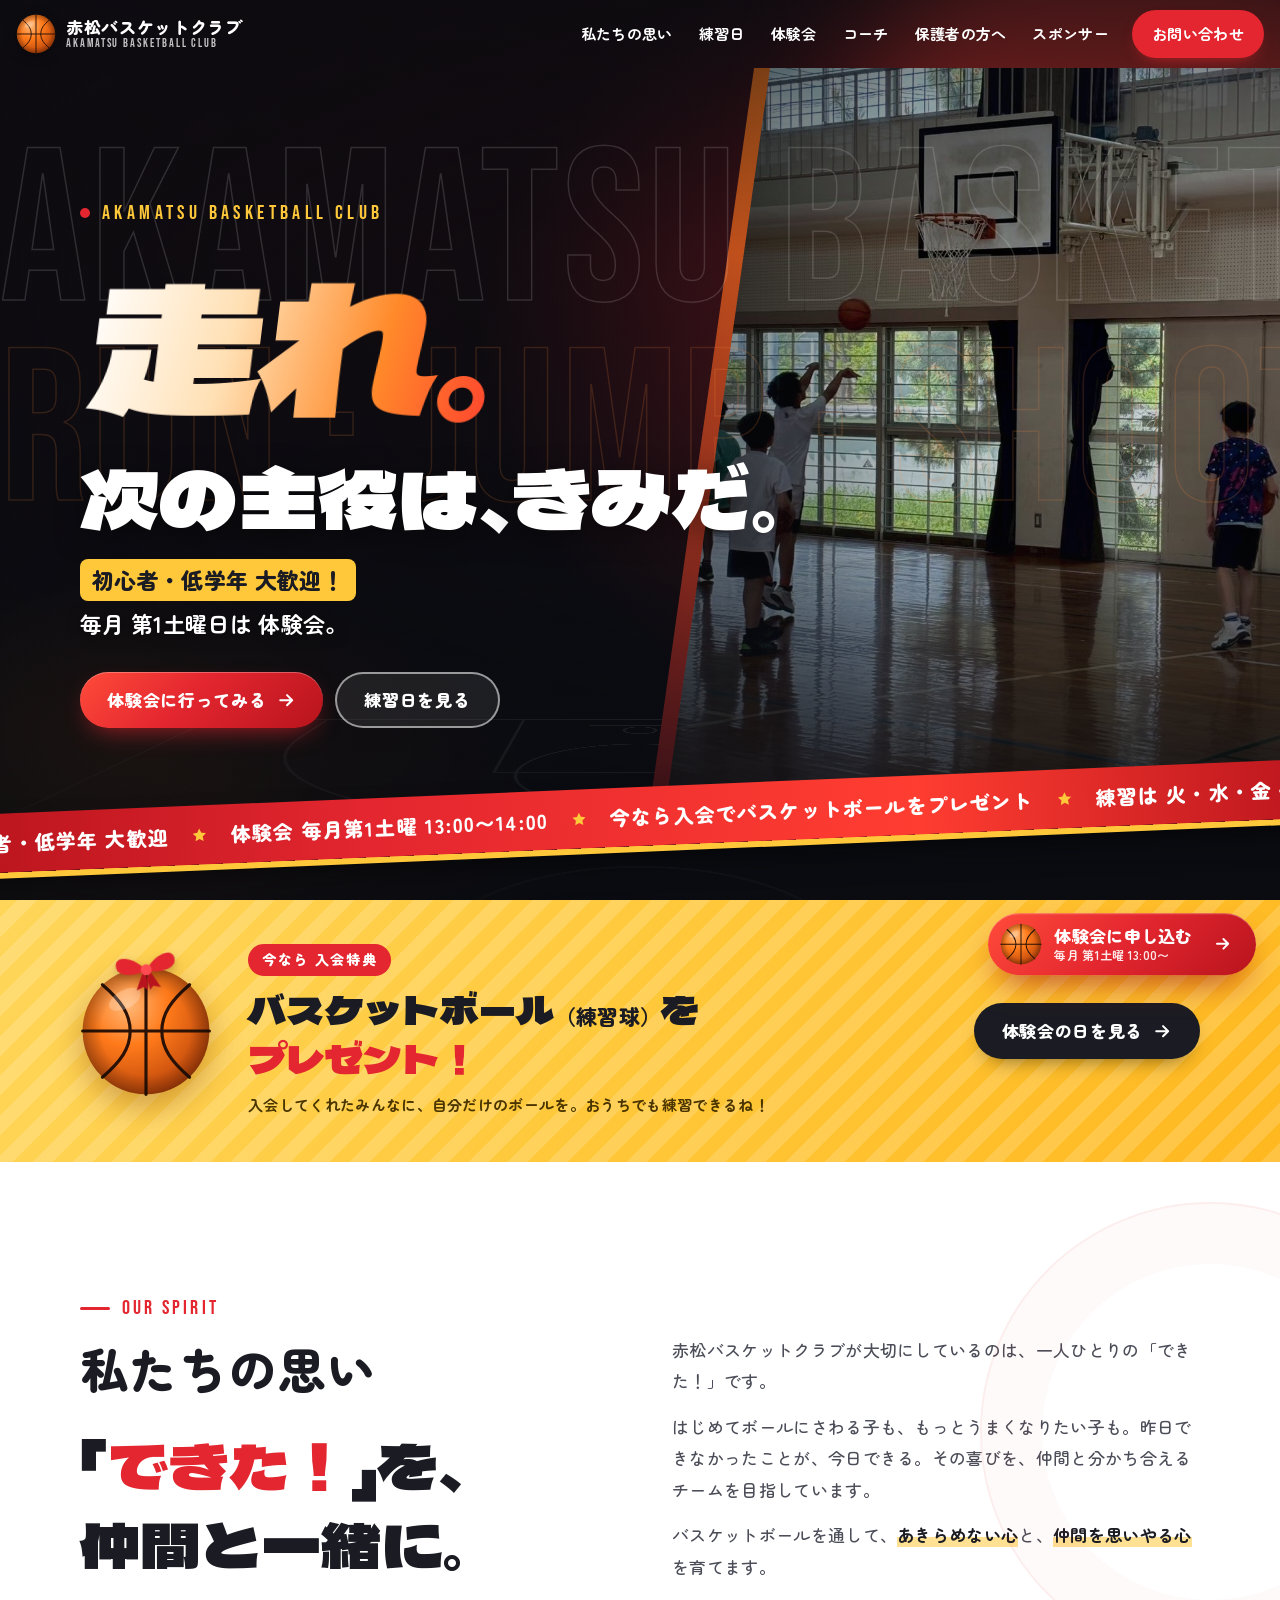
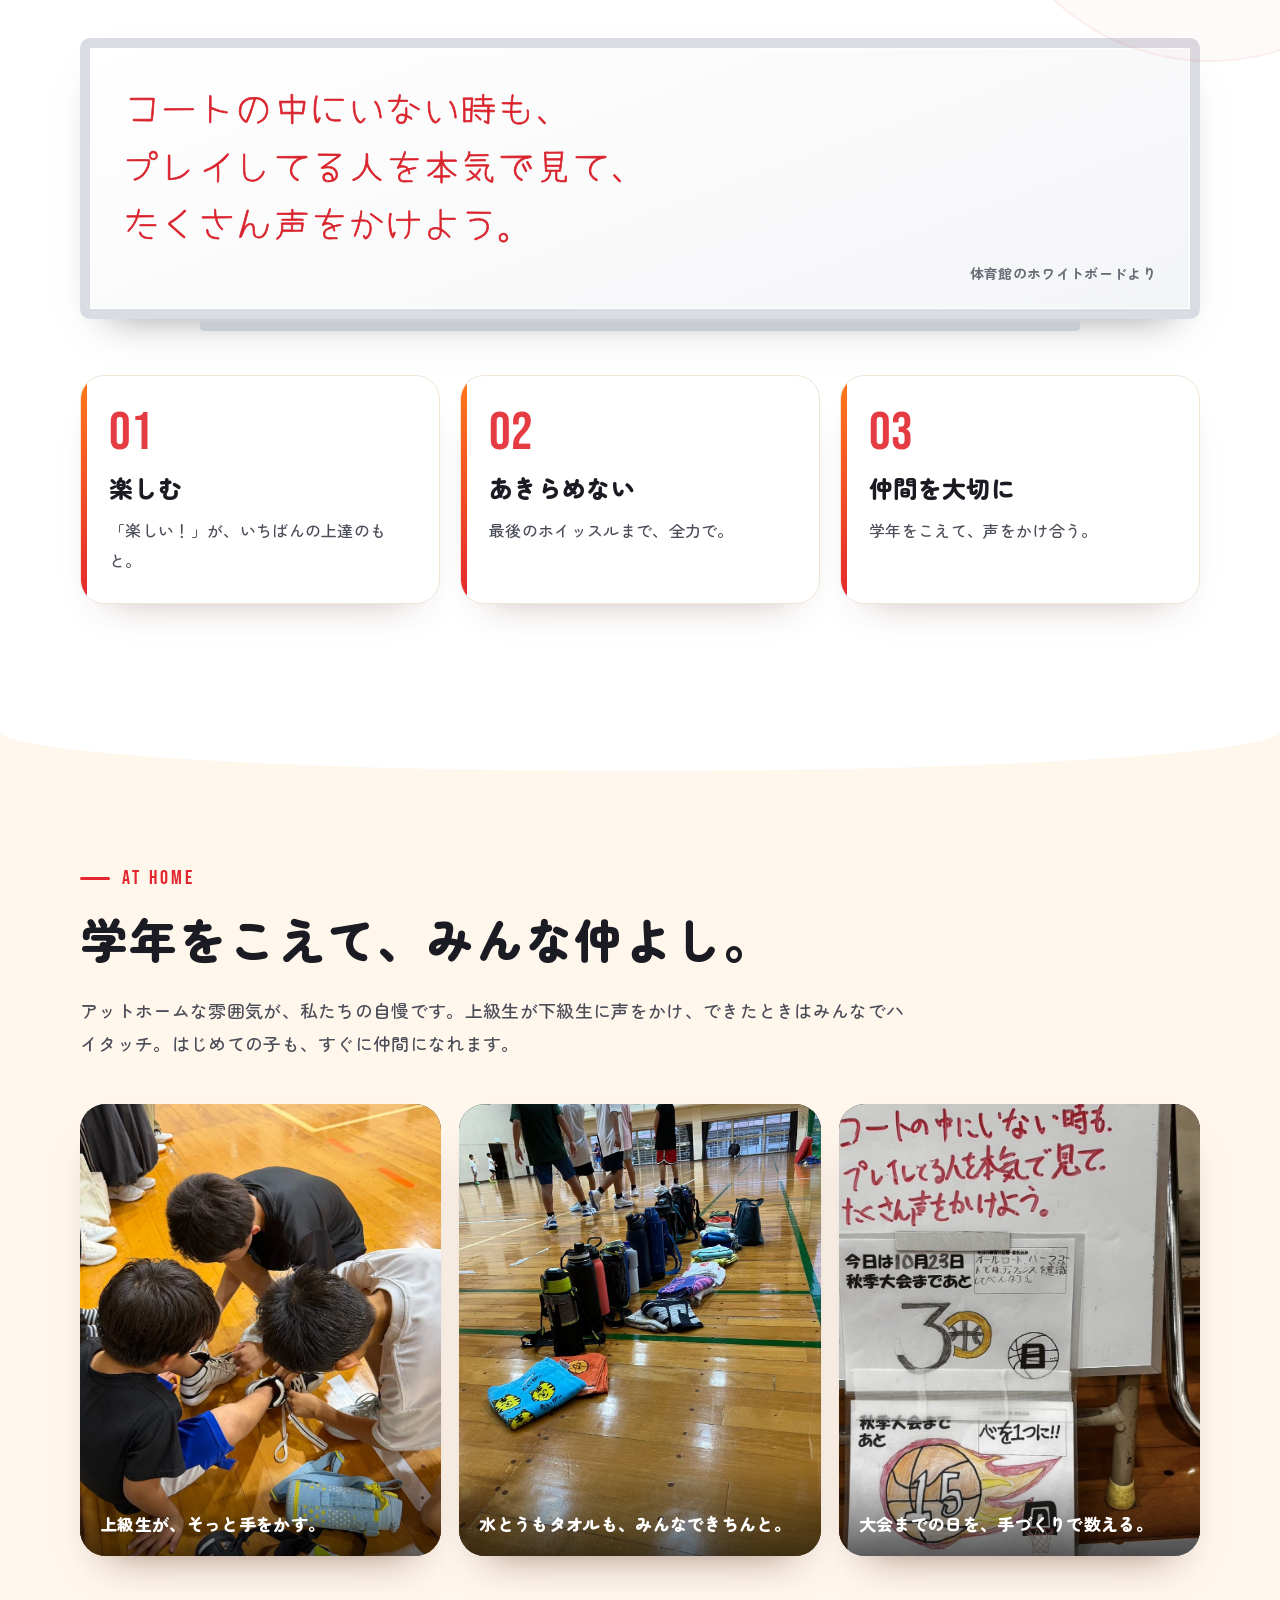
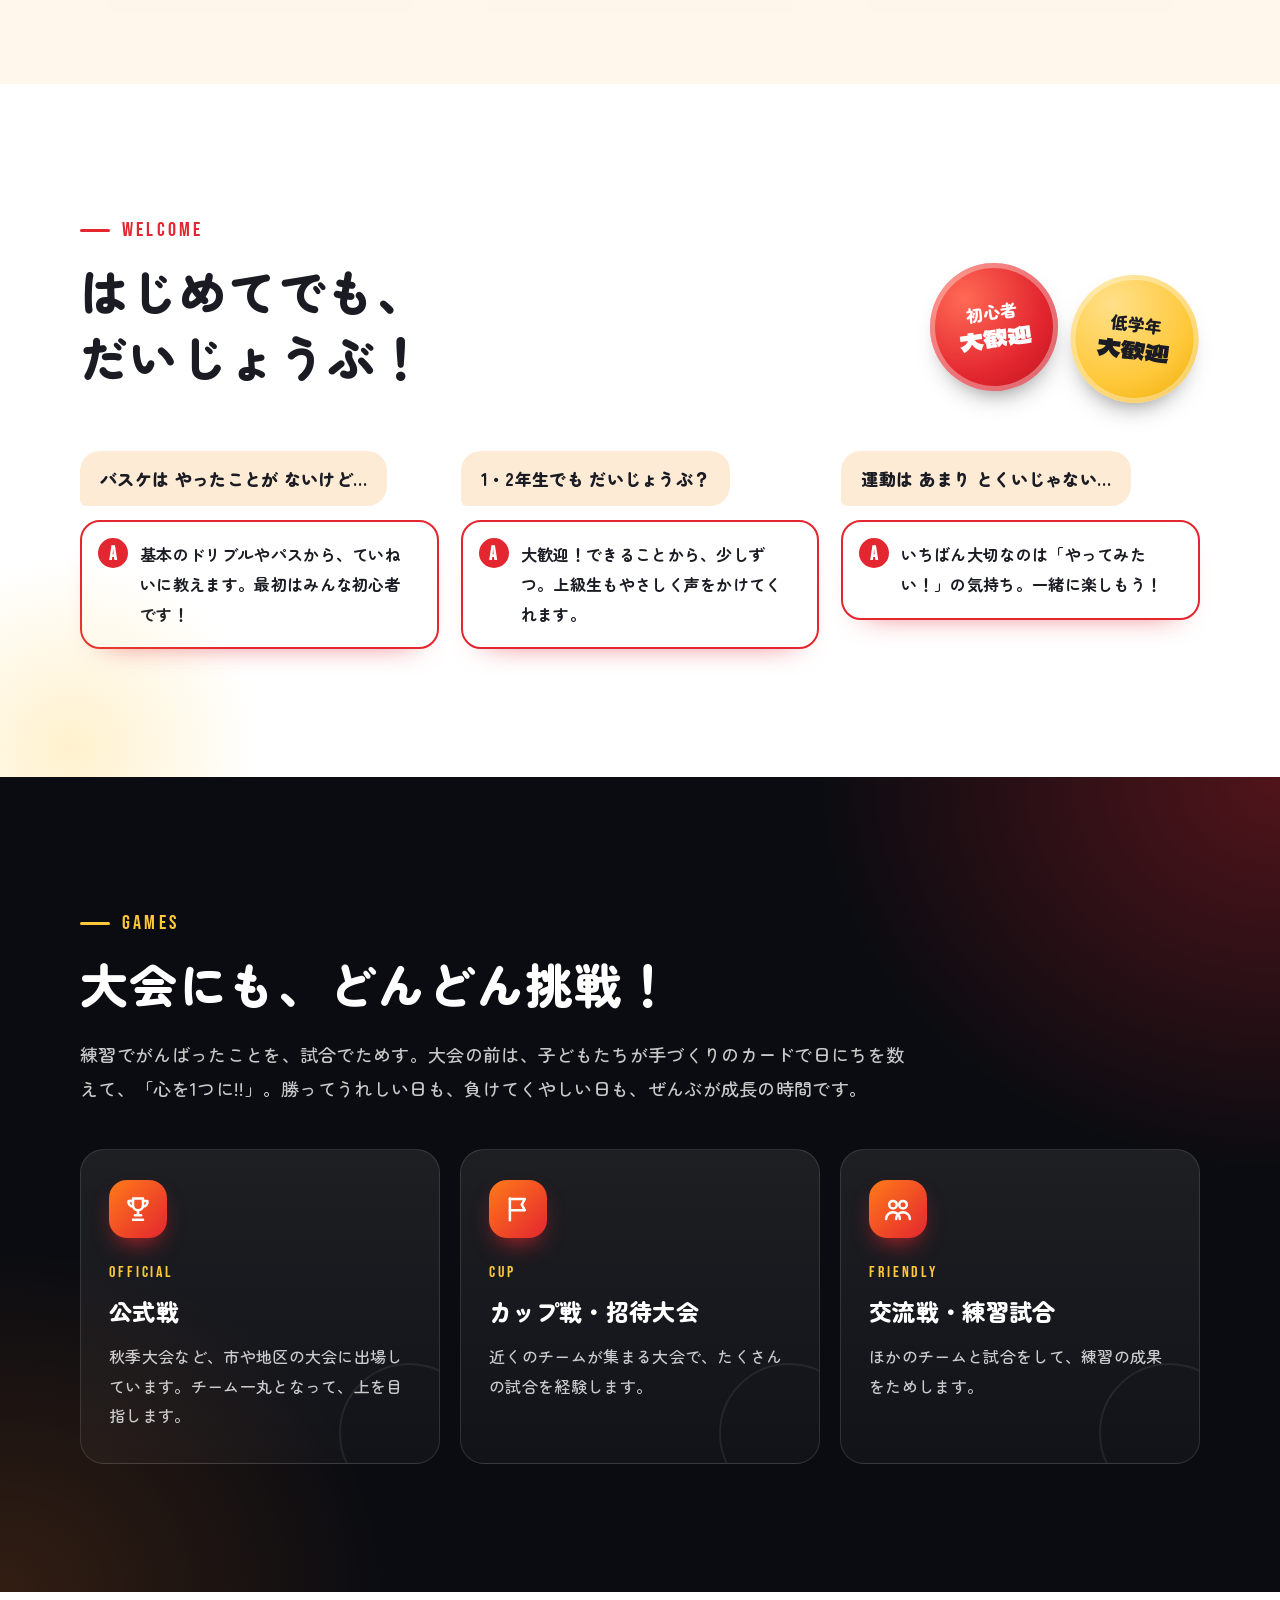
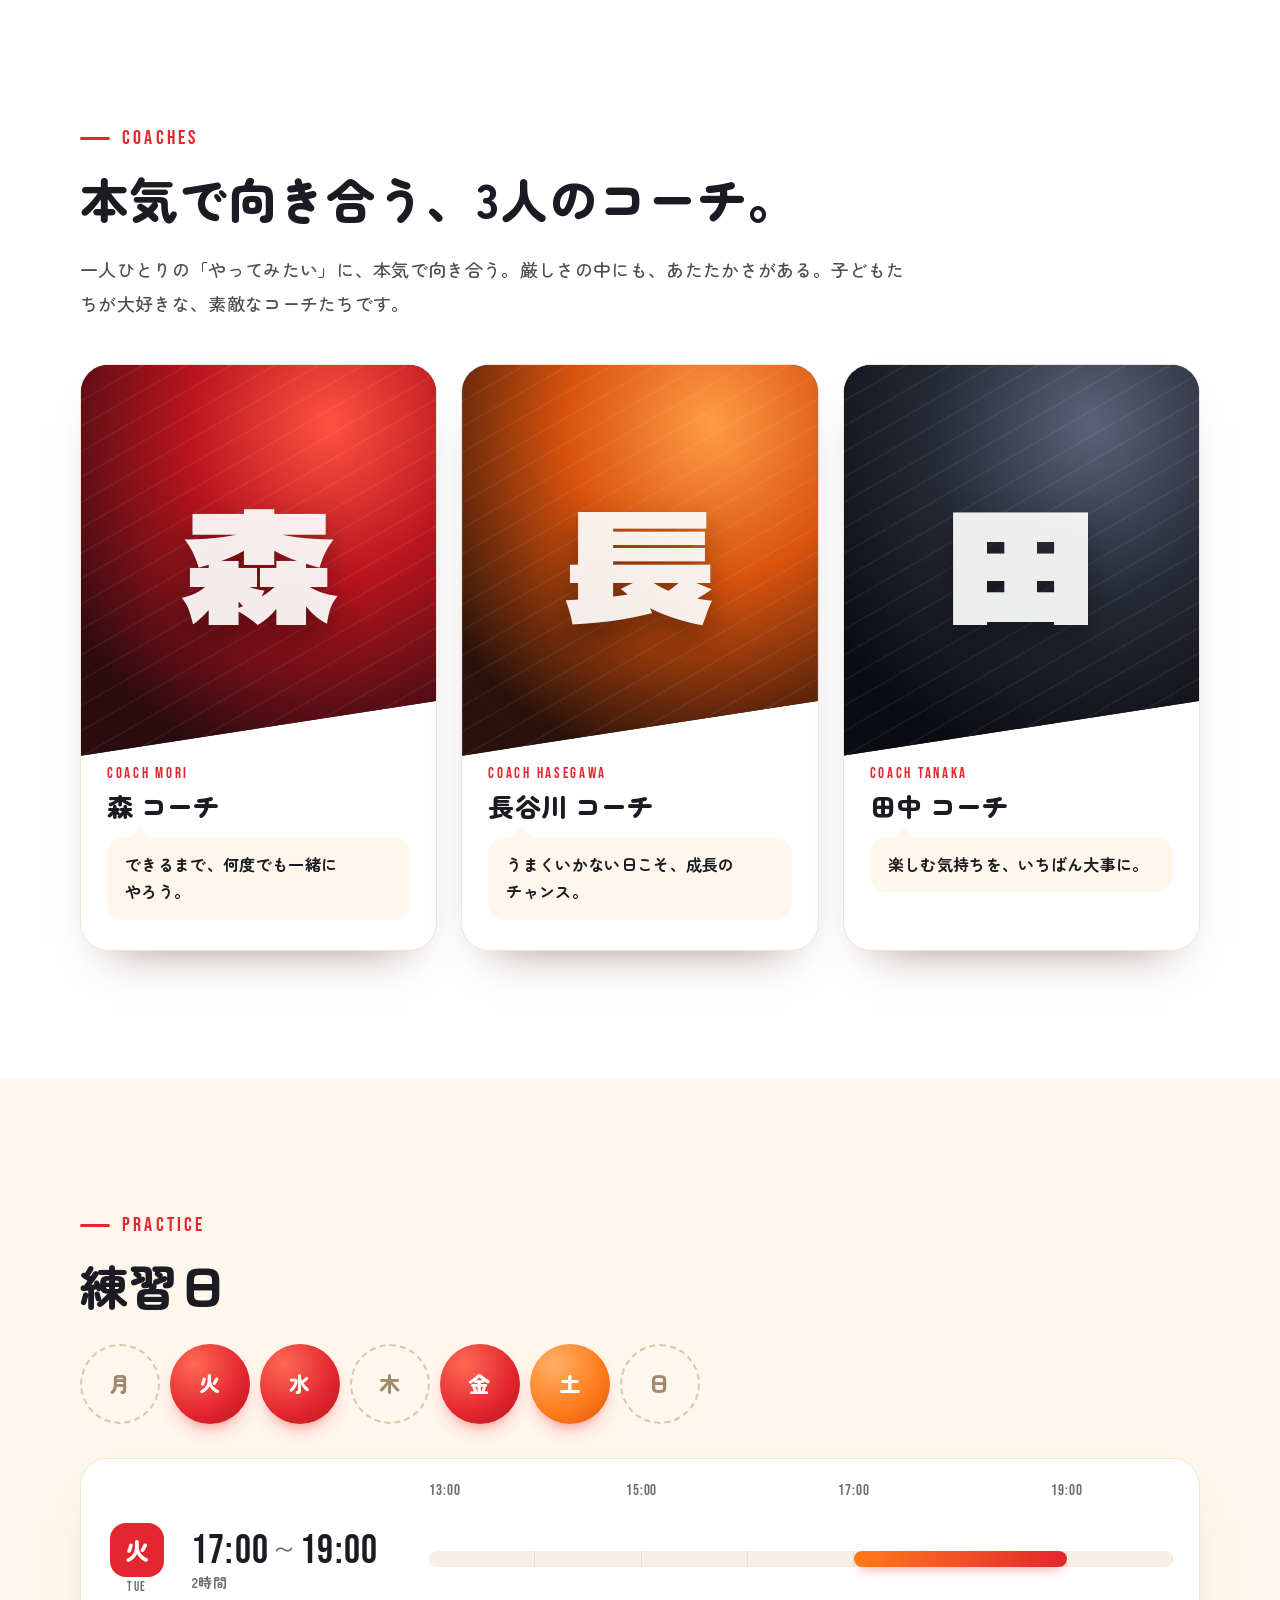
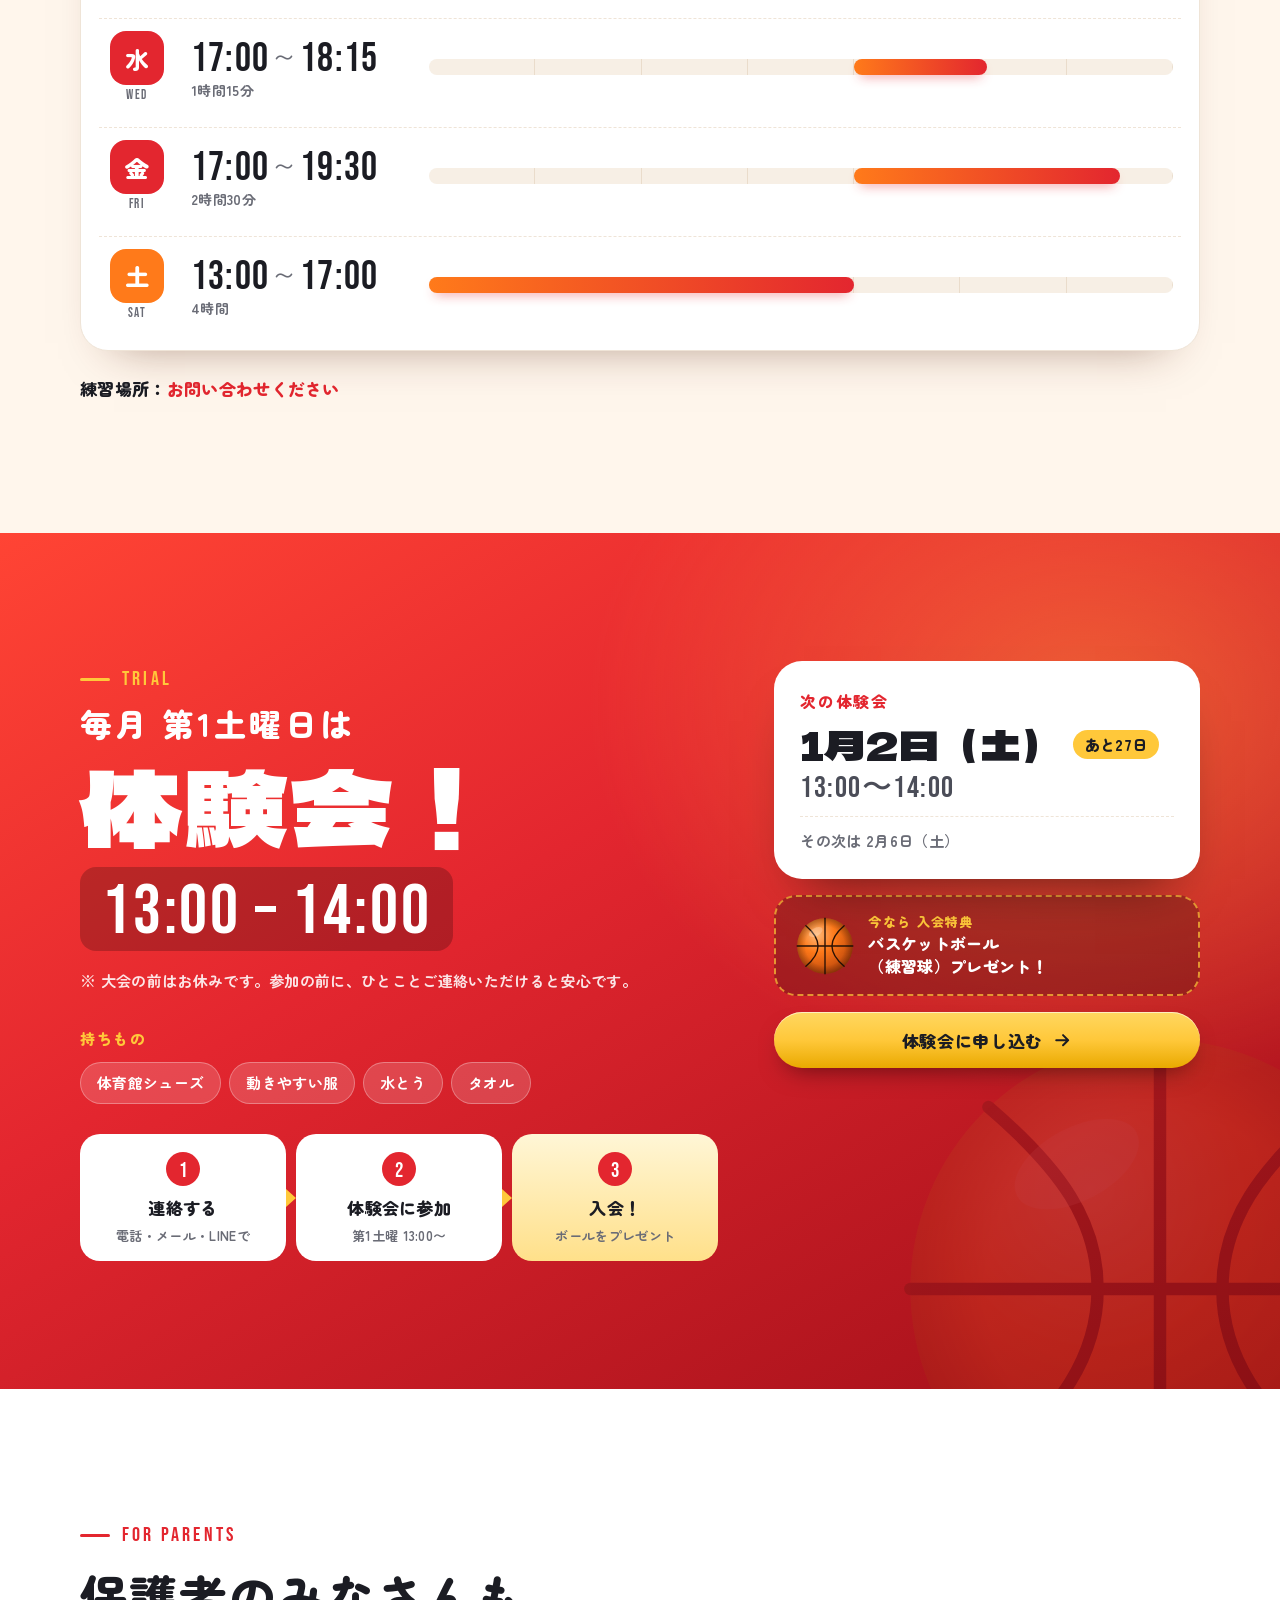
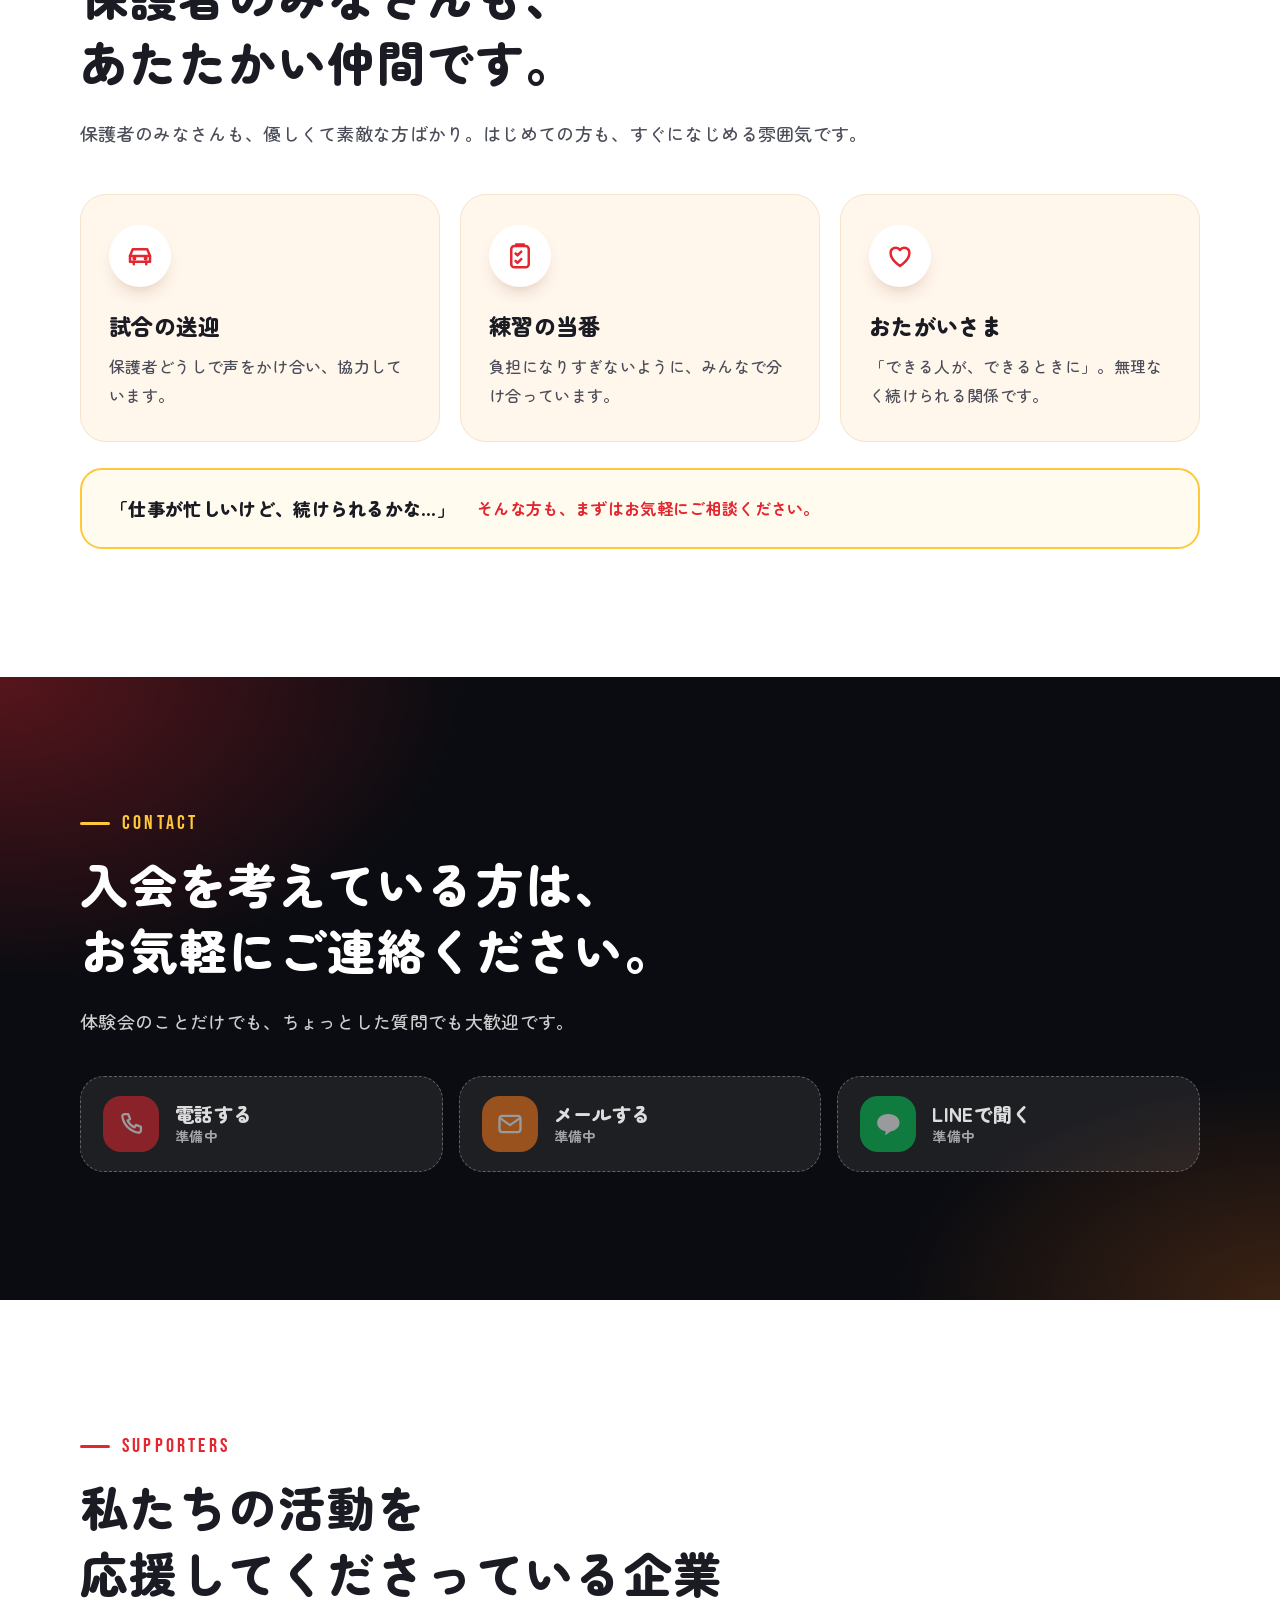
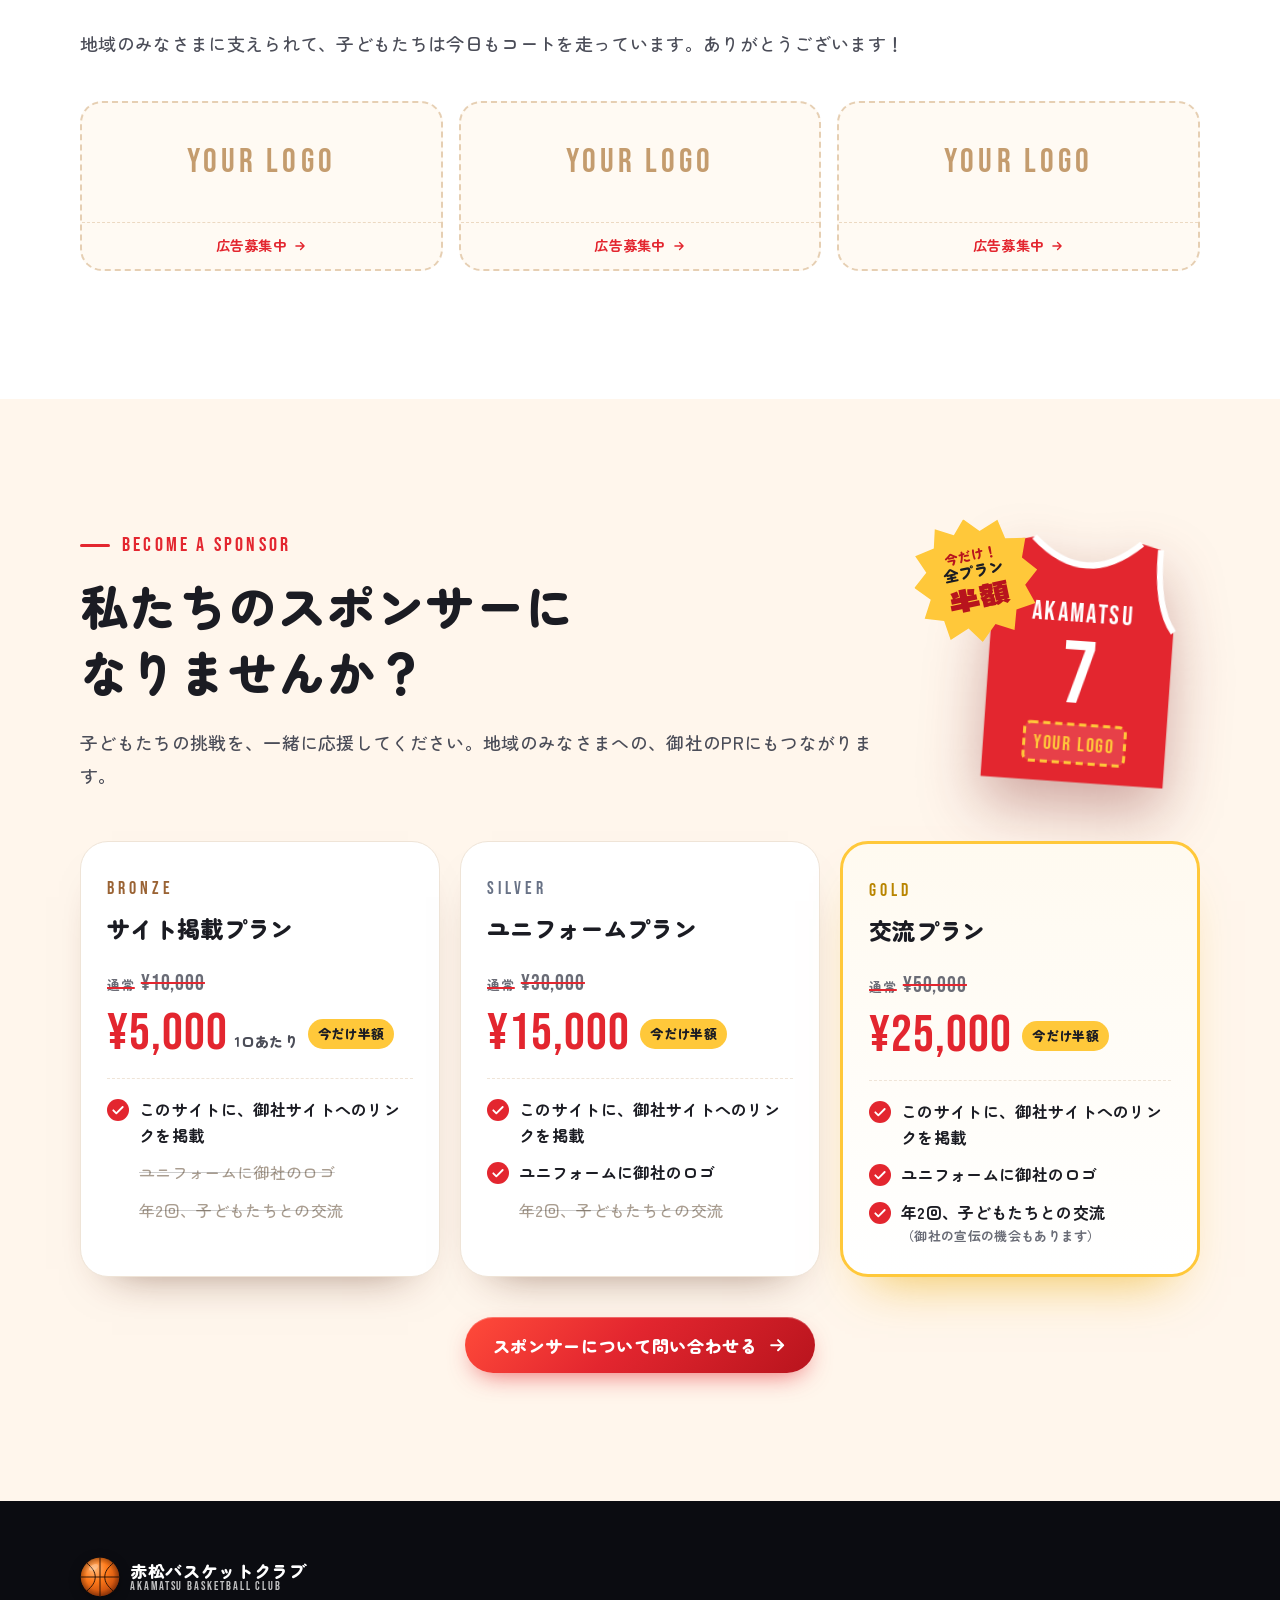
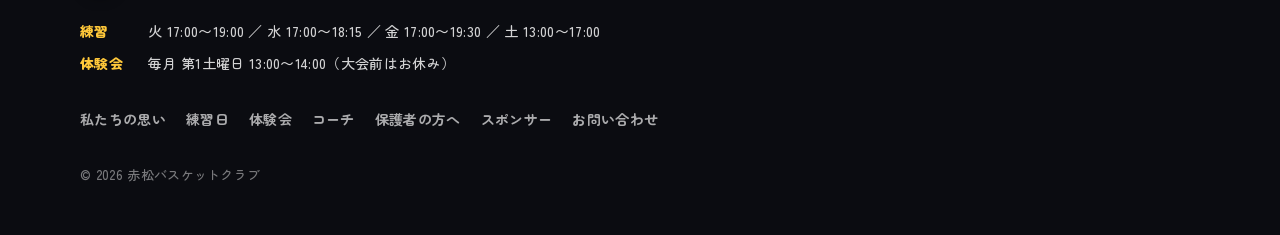
==== index.html @ c03841f1 "赤松バスケットクラブのサイトを公開 Co-Authored-By: Claude Opus 5.5 <noreply@anthropic.com>" ====
<!doctype html>
<html lang="ja">
<head>
<meta charset="utf-8">
<meta name="viewport" content="width=device-width, initial-scale=1, viewport-fit=cover">
<title>赤松バスケットクラブ｜初心者・低学年 大歓迎！小学生のバスケットボールクラブ</title>
<meta name="description" content="赤松バスケットクラブの公式サイト。初心者・低学年大歓迎！練習は火・水・金・土。毎月第1土曜日の13時から体験会を開いています。今なら入会でバスケットボール（練習球）をプレゼント。">
<meta name="theme-color" content="#0b0c11">
<meta property="og:type" content="website">
<meta property="og:title" content="赤松バスケットクラブ">
<meta property="og:description" content="初心者・低学年大歓迎！毎月第1土曜日は体験会。今なら入会でバスケットボールをプレゼント。">
<link rel="icon" href="data:image/svg+xml,%3Csvg xmlns='http://www.w3.org/2000/svg' viewBox='0 0 100 100'%3E%3Ccircle cx='50' cy='50' r='46' fill='%23ff7a1a'/%3E%3Cg fill='none' stroke='%232a1206' stroke-width='5'%3E%3Cpath d='M50 4v92M4 50h92M18 18c13 11 20 20 20 32s-7 21-20 32M82 18c-13 11-20 20-20 32s7 21 20 32'/%3E%3C/g%3E%3C/svg%3E">
<link rel="preconnect" href="https://fonts.googleapis.com">
<link rel="preconnect" href="https://fonts.gstatic.com" crossorigin>
<link href="https://fonts.googleapis.com/css2?family=Bebas+Neue&family=Dela+Gothic+One&family=Zen+Maru+Gothic:wght@500;700;900&display=swap" rel="stylesheet">
<link href="https://fonts.googleapis.com/css2?family=Yomogi&text=%E3%82%B3%E3%83%BC%E3%83%88%E3%81%AE%E4%B8%AD%E3%81%AB%E3%81%84%E3%81%AA%E3%81%84%E6%99%82%E3%82%82%E3%80%81%E3%83%97%E3%83%AC%E3%82%A4%E3%81%97%E3%81%A6%E3%82%8B%E4%BA%BA%E3%82%92%E6%9C%AC%E6%B0%97%E3%81%A7%E8%A6%8B%E3%81%A6%E3%81%9F%E3%81%8F%E3%81%95%E3%82%93%E5%A3%B0%E3%82%92%E3%81%8B%E3%81%91%E3%82%88%E3%81%86%E3%80%82&display=swap" rel="stylesheet">
<link rel="stylesheet" href="css/style.css">
<script>
  document.documentElement.classList.add('js');
  if (location.protocol === 'file:') document.documentElement.classList.add('is-local');
</script>
</head>
<body>

<!-- 何度も使う絵（ボール・アイコン） -->
<svg class="sprite" aria-hidden="true" focusable="false">
  <defs>
    <radialGradient id="ballGrad" cx="36%" cy="30%" r="75%">
      <stop offset="0" stop-color="#ffb877"/>
      <stop offset=".42" stop-color="#ff7a1a"/>
      <stop offset="1" stop-color="#b9430a"/>
    </radialGradient>
    <radialGradient id="ballShade" cx="50%" cy="50%" r="50%">
      <stop offset=".7" stop-color="#000" stop-opacity="0"/>
      <stop offset="1" stop-color="#000" stop-opacity=".28"/>
    </radialGradient>
    <symbol id="ball" viewBox="0 0 100 100">
      <circle cx="50" cy="50" r="48" fill="url(#ballGrad)"/>
      <g fill="none" stroke="#2a1206" stroke-width="2.4" stroke-linecap="round">
        <path d="M50 2v96"/>
        <path d="M2 50h96"/>
        <path d="M17 15c14 12 21 22 21 35s-7 23-21 35"/>
        <path d="M83 15c-14 12-21 22-21 35s7 23 21 35"/>
      </g>
      <circle cx="50" cy="50" r="48" fill="url(#ballShade)"/>
      <ellipse cx="34" cy="26" rx="13" ry="7" fill="#fff" opacity=".22" transform="rotate(-28 34 26)"/>
    </symbol>
    <symbol id="i-arrow" viewBox="0 0 24 24"><path d="M5 12h14M13 6l6 6-6 6" fill="none" stroke="currentColor" stroke-width="2.4" stroke-linecap="round" stroke-linejoin="round"/></symbol>
    <symbol id="i-check" viewBox="0 0 24 24"><path d="m5 12.5 4.5 4.5L19 7.5" fill="none" stroke="currentColor" stroke-width="2.8" stroke-linecap="round" stroke-linejoin="round"/></symbol>
    <symbol id="i-phone" viewBox="0 0 24 24"><path d="M6.6 3.5h3l1.6 4.2-2.1 1.3a11.5 11.5 0 0 0 5.9 5.9l1.3-2.1 4.2 1.6v3a2 2 0 0 1-2.2 2A16.5 16.5 0 0 1 4.6 5.7a2 2 0 0 1 2-2.2z" fill="none" stroke="currentColor" stroke-width="2" stroke-linejoin="round"/></symbol>
    <symbol id="i-mail" viewBox="0 0 24 24"><g fill="none" stroke="currentColor" stroke-width="2" stroke-linejoin="round"><rect x="3" y="5" width="18" height="14" rx="2.5"/><path d="m3.5 7 8.5 6 8.5-6"/></g></symbol>
    <symbol id="i-line" viewBox="0 0 24 24"><path d="M12 3.5c-5.2 0-9.3 3.3-9.3 7.4 0 3.6 3.1 6.6 7.4 7.3l-.5 2.6c-.1.4.3.7.7.5l3.9-2.9c4.3-.6 7.7-3.7 7.7-7.5 0-4.1-4.2-7.4-9.4-7.4z" fill="currentColor"/></symbol>
    <symbol id="i-trophy" viewBox="0 0 24 24"><g fill="none" stroke="currentColor" stroke-width="2" stroke-linecap="round" stroke-linejoin="round"><path d="M8 3.5h8V9a4 4 0 0 1-8 0z"/><path d="M8 5.5H4.5A3.5 3.5 0 0 0 8 10M16 5.5h3.5A3.5 3.5 0 0 1 16 10M12 13v4M8 20.5h8M9.5 17h5"/></g></symbol>
    <symbol id="i-flag" viewBox="0 0 24 24"><g fill="none" stroke="currentColor" stroke-width="2" stroke-linecap="round" stroke-linejoin="round"><path d="M5.5 21V3.5"/><path d="M5.5 4h12l-2.5 4.5L17.5 13h-12"/></g></symbol>
    <symbol id="i-team" viewBox="0 0 24 24"><g fill="none" stroke="currentColor" stroke-width="2" stroke-linecap="round"><circle cx="8" cy="8.5" r="3"/><circle cx="16" cy="8.5" r="3"/><path d="M2.5 20c0-3.2 2.5-5.5 5.5-5.5s5.5 2.3 5.5 5.5M10.5 20c0-3.2 2.5-5.5 5.5-5.5s5.5 2.3 5.5 5.5"/></g></symbol>
    <symbol id="i-car" viewBox="0 0 24 24"><g fill="none" stroke="currentColor" stroke-width="2" stroke-linecap="round" stroke-linejoin="round"><path d="M4 16.5V12l2.2-5.5h11.6L20 12v4.5z"/><path d="M4 12h16M7 16.5v2M17 16.5v2"/><circle cx="7.5" cy="14" r=".6" fill="currentColor"/><circle cx="16.5" cy="14" r=".6" fill="currentColor"/></g></symbol>
    <symbol id="i-board" viewBox="0 0 24 24"><g fill="none" stroke="currentColor" stroke-width="2" stroke-linecap="round" stroke-linejoin="round"><rect x="5" y="4" width="14" height="17" rx="2.5"/><path d="M9 4V2.8h6V4M8.5 10l1.5 1.5L13 8.5M8.5 16l1.5 1.5 3-3"/></g></symbol>
    <symbol id="i-heart" viewBox="0 0 24 24"><path d="M12 20s-7.5-4.6-7.5-10.4A4.1 4.1 0 0 1 12 7.2a4.1 4.1 0 0 1 7.5 2.4C19.5 15.4 12 20 12 20z" fill="none" stroke="currentColor" stroke-width="2" stroke-linejoin="round"/></symbol>
    <symbol id="i-smile" viewBox="0 0 24 24"><g fill="none" stroke="currentColor" stroke-width="2" stroke-linecap="round"><circle cx="12" cy="12" r="9"/><path d="M8 14s1.5 2.3 4 2.3 4-2.3 4-2.3M9 9.5h.01M15 9.5h.01"/></g></symbol>
    <symbol id="i-hands" viewBox="0 0 24 24"><g fill="none" stroke="currentColor" stroke-width="2" stroke-linecap="round" stroke-linejoin="round"><path d="M7 21v-5l-2.5-4.5a1.4 1.4 0 0 1 2.4-1.4L8.5 12V5a1.3 1.3 0 0 1 2.6 0v5"/><path d="M17 21v-5l2.5-4.5a1.4 1.4 0 0 0-2.4-1.4L15.5 12V5a1.3 1.3 0 0 0-2.6 0v5"/><path d="M12 2.5v-1M8 3 7 2M16 3l1-1"/></g></symbol>
    <symbol id="i-star" viewBox="0 0 24 24"><path d="m12 2.8 2.7 5.6 6.1.8-4.5 4.2 1.1 6.1L12 16.6l-5.4 2.9 1.1-6.1-4.5-4.2 6.1-.8z" fill="currentColor"/></symbol>
  </defs>
</svg>

<!-- ============ ヘッダー ============ -->
<header class="site-header" id="siteHeader">
  <a class="brand" href="#top" aria-label="赤松バスケットクラブ トップへ">
    <svg class="brand-ball" aria-hidden="true"><use href="#ball"/></svg>
    <span class="brand-text">
      <span class="brand-ja">赤松バスケットクラブ</span>
      <span class="brand-en">AKAMATSU BASKETBALL CLUB</span>
    </span>
  </a>
  <nav class="gnav" id="gnav" aria-label="メニュー">
    <a href="#about">私たちの思い</a>
    <a href="#schedule">練習日</a>
    <a href="#trial">体験会</a>
    <a href="#coaches">コーチ</a>
    <a href="#parents">保護者の方へ</a>
    <a href="#sponsor">スポンサー</a>
    <a class="gnav-cta" href="#contact">お問い合わせ</a>
  </nav>
  <button class="menu-btn" id="menuBtn" type="button" aria-expanded="false" aria-controls="gnav" aria-label="メニューを開く">
    <span></span><span></span><span></span>
  </button>
</header>

<main>

<!-- ============ トップ（動画＋流れる文字） ============ -->
<section class="hero" id="top">
  <div class="hero-bg" aria-hidden="true">
    <!-- 動画がないとき・読み込み中に見える背景 -->
    <div class="hero-fallback">
      <div class="glow glow-a"></div>
      <div class="glow glow-b"></div>
      <svg class="court" viewBox="0 0 1000 620" preserveAspectRatio="xMidYMax meet">
        <rect x="20" y="20" width="960" height="580" rx="6"/>
        <rect x="370" y="20" width="260" height="230"/>
        <circle cx="500" cy="250" r="110"/>
        <path d="M150 20V110A350 300 0 0 0 850 110V20"/>
        <path d="M445 52H555"/>
        <circle cx="500" cy="76" r="17"/>
        <circle cx="500" cy="600" r="110"/>
      </svg>
      <div class="streaks"><i></i><i></i><i></i><i></i><i></i></div>
      <div class="hero-ball">
        <div class="hero-ball-glow"></div>
        <svg class="hero-ball-svg"><use href="#ball"/></svg>
      </div>
    </div>

    <!-- ★ トップの写真：images/hero-1.jpg・hero-2.jpg（ゆっくり切りかわる。動画があれば動画を優先）
         --pc / --sp は、PC とスマホで写真のどこを見せるか（横% 縦%） -->
    <div class="hero-photo">
      <div class="hero-photo-edge"></div>
      <div class="hero-slides">
        <img src="images/hero-1.jpg" alt="" style="--pc: 50% 22%; --sp: 52% 50%" data-slide>
        <img src="images/hero-2.jpg" alt="" style="--pc: 50% 36%; --sp: 30% 50%" data-slide>
      </div>
    </div>

    <!-- ★ 子どもたちの動画：videos/hero.mp4 に置くと自動で流れます（音なし・くり返し） -->
    <video class="hero-video" id="heroVideo" src="videos/hero.mp4" autoplay muted loop playsinline preload="auto"></video>

    <div class="hero-shade"></div>
    <div class="hero-outline">
      <div class="outline-row"><span>AKAMATSU BASKETBALL CLUB&nbsp;&nbsp;</span><span>AKAMATSU BASKETBALL CLUB&nbsp;&nbsp;</span></div>
      <div class="outline-row rev"><span>RUN · JUMP · SHOOT · SMILE ·&nbsp;</span><span>RUN · JUMP · SHOOT · SMILE ·&nbsp;</span></div>
    </div>
  </div>

  <div class="hero-inner">
    <p class="hero-kicker" style="--i:0"><span class="dot"></span>AKAMATSU BASKETBALL CLUB</p>
    <h1 class="hero-title">
      <span class="sr-only">赤松バスケットクラブ　走れ。跳べ。決めろ。</span>
      <span class="rot" style="--i:1" aria-hidden="true"><span class="rot-track"><span>走れ。</span><span>跳べ。</span><span>決めろ。</span><span>走れ。</span></span></span>
      <span class="hero-main" style="--i:2">次の主役は、<br class="sp-only">きみだ。</span>
    </h1>
    <p class="hero-sub" style="--i:3"><strong>初心者・低学年 大歓迎！</strong><br>毎月 第1土曜日は 体験会。</p>
    <div class="hero-cta" style="--i:4">
      <a class="btn btn-primary" href="#trial">体験会に行ってみる<svg class="ico" aria-hidden="true"><use href="#i-arrow"/></svg></a>
      <a class="btn btn-ghost" href="#schedule">練習日を見る</a>
    </div>
    <p class="dev-hint hero-hint">動画を <code>videos/hero.mp4</code> に入れると、写真から動画に切りかわります（この案内はパソコンで開いたときだけ出ます）</p>
  </div>

  <div class="ticker" aria-label="お知らせ">
    <div class="ticker-track">
      <div class="ticker-group">
        <span>初心者・低学年 大歓迎</span><svg class="tk-star" aria-hidden="true"><use href="#i-star"/></svg>
        <span>体験会 毎月第1土曜 13:00〜14:00</span><svg class="tk-star" aria-hidden="true"><use href="#i-star"/></svg>
        <span>今なら入会でバスケットボールをプレゼント</span><svg class="tk-star" aria-hidden="true"><use href="#i-star"/></svg>
        <span>練習は 火・水・金・土</span><svg class="tk-star" aria-hidden="true"><use href="#i-star"/></svg>
      </div>
      <div class="ticker-group" aria-hidden="true">
        <span>初心者・低学年 大歓迎</span><svg class="tk-star"><use href="#i-star"/></svg>
        <span>体験会 毎月第1土曜 13:00〜14:00</span><svg class="tk-star"><use href="#i-star"/></svg>
        <span>今なら入会でバスケットボールをプレゼント</span><svg class="tk-star"><use href="#i-star"/></svg>
        <span>練習は 火・水・金・土</span><svg class="tk-star"><use href="#i-star"/></svg>
      </div>
    </div>
  </div>
</section>

<!-- ============ 入会特典 ============ -->
<section class="gift" id="gift" aria-labelledby="giftTitle">
  <div class="wrap gift-inner">
    <div class="gift-art" aria-hidden="true">
      <svg class="gift-ball"><use href="#ball"/></svg>
      <svg class="gift-bow" viewBox="0 0 120 70">
        <path d="M60 38C44 14 14 6 12 24s26 22 48 14z" fill="#e3262f"/>
        <path d="M60 38C76 14 106 6 108 24s-26 22-48 14z" fill="#e3262f"/>
        <path d="M54 40 40 68l12-4 6 6 4-30zM66 40l14 28-12-4-6 6-4-30z" fill="#b8141d"/>
        <circle cx="60" cy="37" r="9" fill="#ff4a52"/>
      </svg>
    </div>
    <div class="gift-text">
      <p class="gift-badge">今なら 入会特典</p>
      <h2 class="gift-title" id="giftTitle">バスケットボール<small>（練習球）</small>を<br><em>プレゼント！</em></h2>
      <p class="gift-note">入会してくれたみんなに、自分だけのボールを。おうちでも練習できるね！</p>
    </div>
    <a class="btn btn-dark gift-btn" href="#trial">体験会の日を見る<svg class="ico" aria-hidden="true"><use href="#i-arrow"/></svg></a>
  </div>
</section>

<!-- ============ 私たちの思い ============ -->
<section class="section about" id="about">
  <div class="wrap">
    <div class="about-grid">
      <div>
        <p class="sec-en">OUR SPIRIT</p>
        <h2>私たちの思い</h2>
        <p class="about-lead reveal">「<em>できた！</em>」を、<br>仲間と一緒に。</p>
      </div>
      <div class="about-body reveal">
        <p>赤松バスケットクラブが大切にしているのは、一人ひとりの「できた！」です。</p>
        <p>はじめてボールにさわる子も、もっとうまくなりたい子も。昨日できなかったことが、今日できる。その喜びを、仲間と分かち合えるチームを目指しています。</p>
        <p>バスケットボールを通して、<strong>あきらめない心</strong>と、<strong>仲間を思いやる心</strong>を育てます。</p>
      </div>
    </div>
    <figure class="board reveal">
      <blockquote class="board-text">コートの中にいない時も、<br>プレイしてる人を本気で見て、<br>たくさん声をかけよう。</blockquote>
      <figcaption>体育館のホワイトボードより</figcaption>
    </figure>
    <ul class="values">
      <li class="value reveal" style="--d:0"><span class="value-no">01</span><h3>楽しむ</h3><p>「楽しい！」が、いちばんの上達のもと。</p></li>
      <li class="value reveal" style="--d:1"><span class="value-no">02</span><h3>あきらめない</h3><p>最後のホイッスルまで、全力で。</p></li>
      <li class="value reveal" style="--d:2"><span class="value-no">03</span><h3>仲間を大切に</h3><p>学年をこえて、声をかけ合う。</p></li>
    </ul>
  </div>
</section>

<!-- ============ アットホームな雰囲気 ============ -->
<section class="section family" id="family">
  <div class="wrap">
    <p class="sec-en">AT HOME</p>
    <h2>学年をこえて、<br class="sp-only">みんな仲よし。</h2>
    <p class="lead">アットホームな雰囲気が、私たちの自慢です。上級生が下級生に声をかけ、できたときはみんなでハイタッチ。はじめての子も、すぐに仲間になれます。</p>
    <div class="gallery">
      <!-- ★ 写真：images/photo-1.jpg 〜 photo-3.jpg（style の object-position で、写真のどこを見せるかを決めています） -->
      <figure class="ph ph-a reveal" style="--d:0">
        <img src="images/photo-1.jpg" alt="上級生が、下級生のくつひもを結んであげている様子" loading="lazy" style="object-position: 50% 42%" data-fallback>
        <div class="ph-fallback" aria-hidden="true"><svg class="ico"><use href="#i-smile"/></svg><span class="dev-hint">images/photo-1.jpg</span></div>
        <figcaption>上級生が、そっと手をかす。</figcaption>
      </figure>
      <figure class="ph ph-b reveal" style="--d:1">
        <img src="images/photo-2.jpg" alt="体育館の床に、水とうとタオルがきれいに一列に並んでいる" loading="lazy" style="object-position: 50% 58%" data-fallback>
        <div class="ph-fallback" aria-hidden="true"><svg class="ico"><use href="#i-star"/></svg><span class="dev-hint">images/photo-2.jpg</span></div>
        <figcaption>水とうもタオルも、みんなできちんと。</figcaption>
      </figure>
      <figure class="ph ph-c reveal" style="--d:2">
        <img src="images/photo-3.jpg" alt="子どもたちが手書きした、秋季大会までのカウントダウンカード" loading="lazy" style="object-position: 50% 30%" data-fallback>
        <div class="ph-fallback" aria-hidden="true"><svg class="ico"><use href="#i-team"/></svg><span class="dev-hint">images/photo-3.jpg</span></div>
        <figcaption>大会までの日を、手づくりで数える。</figcaption>
      </figure>
    </div>
  </div>
</section>

<!-- ============ 初心者・低学年 歓迎 ============ -->
<section class="section welcome" id="welcome">
  <div class="wrap">
    <div class="welcome-head">
      <div>
        <p class="sec-en">WELCOME</p>
        <h2>はじめてでも、<br>だいじょうぶ！</h2>
      </div>
      <div class="stickers" aria-hidden="true">
        <span class="sticker st-red">初心者<b>大歓迎</b></span>
        <span class="sticker st-gold">低学年<b>大歓迎</b></span>
      </div>
    </div>
    <ul class="qa">
      <li class="qa-item reveal" style="--d:0">
        <p class="qa-q">バスケは やったことが ないけど…</p>
        <p class="qa-a">基本のドリブルやパスから、ていねいに教えます。最初はみんな初心者です！</p>
      </li>
      <li class="qa-item reveal" style="--d:1">
        <p class="qa-q">1・2年生でも だいじょうぶ？</p>
        <p class="qa-a">大歓迎！できることから、少しずつ。上級生もやさしく声をかけてくれます。</p>
      </li>
      <li class="qa-item reveal" style="--d:2">
        <p class="qa-q">運動は あまり とくいじゃない…</p>
        <p class="qa-a">いちばん大切なのは「やってみたい！」の気持ち。一緒に楽しもう！</p>
      </li>
    </ul>
  </div>
</section>

<!-- ============ 大会 ============ -->
<section class="section games" id="games">
  <div class="wrap">
    <p class="sec-en">GAMES</p>
    <h2>大会にも、<br class="sp-only">どんどん挑戦！</h2>
    <p class="lead">練習でがんばったことを、試合でためす。大会の前は、子どもたちが手づくりのカードで日にちを数えて、「心を1つに!!」。勝ってうれしい日も、負けてくやしい日も、ぜんぶが成長の時間です。</p>
    <!-- ★ 大会名は、実際に出ている大会の名前に書きかえてください -->
    <ul class="game-list">
      <li class="game reveal" style="--d:0">
        <span class="game-ico"><svg class="ico" aria-hidden="true"><use href="#i-trophy"/></svg></span>
        <p class="game-tag">OFFICIAL</p>
        <h3>公式戦</h3>
        <p>秋季大会など、市や地区の大会に出場しています。チーム一丸となって、上を目指します。</p>
      </li>
      <li class="game reveal" style="--d:1">
        <span class="game-ico"><svg class="ico" aria-hidden="true"><use href="#i-flag"/></svg></span>
        <p class="game-tag">CUP</p>
        <h3>カップ戦・招待大会</h3>
        <p>近くのチームが集まる大会で、たくさんの試合を経験します。</p>
      </li>
      <li class="game reveal" style="--d:2">
        <span class="game-ico"><svg class="ico" aria-hidden="true"><use href="#i-team"/></svg></span>
        <p class="game-tag">FRIENDLY</p>
        <h3>交流戦・練習試合</h3>
        <p>ほかのチームと試合をして、練習の成果をためします。</p>
      </li>
    </ul>
    <p class="dev-hint">大会名は index.html の「大会」の所で、実際の名前に書きかえてください</p>
  </div>
</section>

<!-- ============ コーチ紹介 ============ -->
<section class="section coaches" id="coaches">
  <div class="wrap">
    <p class="sec-en">COACHES</p>
    <h2>本気で向き合う、<br class="sp-only">3人のコーチ。</h2>
    <p class="lead">一人ひとりの「やってみたい」に、本気で向き合う。厳しさの中にも、あたたかさがある。子どもたちが大好きな、素敵なコーチたちです。</p>
    <ul class="coach-list">
      <!-- ★ 写真：images/coach-mori.jpg ／ coach-hasegawa.jpg ／ coach-tanaka.jpg（たて長がきれいに入ります） -->
      <li class="coach reveal" style="--d:0">
        <div class="ph coach-photo">
          <img src="images/coach-mori.jpg" alt="森コーチ" loading="lazy" data-fallback>
          <div class="ph-fallback" aria-hidden="true"><span class="initial">森</span><span class="dev-hint">images/coach-mori.jpg</span></div>
        </div>
        <div class="coach-body">
          <p class="coach-en">COACH MORI</p>
          <h3 class="coach-name">森 コーチ</h3>
          <p class="coach-quote">できるまで、何度でも一緒にやろう。</p>
        </div>
      </li>
      <li class="coach reveal" style="--d:1">
        <div class="ph coach-photo">
          <img src="images/coach-hasegawa.jpg" alt="長谷川コーチ" loading="lazy" data-fallback>
          <div class="ph-fallback" aria-hidden="true"><span class="initial">長</span><span class="dev-hint">images/coach-hasegawa.jpg</span></div>
        </div>
        <div class="coach-body">
          <p class="coach-en">COACH HASEGAWA</p>
          <h3 class="coach-name">長谷川 コーチ</h3>
          <p class="coach-quote">うまくいかない日こそ、成長のチャンス。</p>
        </div>
      </li>
      <li class="coach reveal" style="--d:2">
        <div class="ph coach-photo">
          <img src="images/coach-tanaka.jpg" alt="田中コーチ" loading="lazy" data-fallback>
          <div class="ph-fallback" aria-hidden="true"><span class="initial">田</span><span class="dev-hint">images/coach-tanaka.jpg</span></div>
        </div>
        <div class="coach-body">
          <p class="coach-en">COACH TANAKA</p>
          <h3 class="coach-name">田中 コーチ</h3>
          <p class="coach-quote">楽しむ気持ちを、いちばん大事に。</p>
        </div>
      </li>
    </ul>
  </div>
</section>

<!-- ============ 練習日 ============ -->
<section class="section schedule" id="schedule">
  <div class="wrap">
    <p class="sec-en">PRACTICE</p>
    <h2>練習日</h2>
    <ol class="week" aria-label="練習する曜日">
      <li>月</li><li class="on">火</li><li class="on">水</li><li>木</li><li class="on">金</li><li class="on sat">土</li><li>日</li>
    </ol>
    <div class="timetable">
      <div class="tt-axis" aria-hidden="true">
        <span style="--h:13">13:00</span><span style="--h:15">15:00</span><span style="--h:17">17:00</span><span style="--h:19">19:00</span>
      </div>
      <div class="tt-row reveal">
        <p class="tt-day"><b>火</b><span>TUE</span></p>
        <p class="tt-time"><span class="t">17:00<i>〜</i>19:00</span><span class="len">2時間</span></p>
        <div class="tt-bar" aria-hidden="true"><span style="--s:17;--e:19"></span></div>
      </div>
      <div class="tt-row reveal">
        <p class="tt-day"><b>水</b><span>WED</span></p>
        <p class="tt-time"><span class="t">17:00<i>〜</i>18:15</span><span class="len">1時間15分</span></p>
        <div class="tt-bar" aria-hidden="true"><span style="--s:17;--e:18.25"></span></div>
      </div>
      <div class="tt-row reveal">
        <p class="tt-day"><b>金</b><span>FRI</span></p>
        <p class="tt-time"><span class="t">17:00<i>〜</i>19:30</span><span class="len">2時間30分</span></p>
        <div class="tt-bar" aria-hidden="true"><span style="--s:17;--e:19.5"></span></div>
      </div>
      <div class="tt-row sat reveal">
        <p class="tt-day"><b>土</b><span>SAT</span></p>
        <p class="tt-time"><span class="t">13:00<i>〜</i>17:00</span><span class="len">4時間</span></p>
        <div class="tt-bar" aria-hidden="true"><span style="--s:13;--e:17"></span></div>
      </div>
    </div>
    <p class="place">練習場所：<span id="placeText">お問い合わせください</span></p>
  </div>
</section>

<!-- ============ 体験会 ============ -->
<section class="section trial" id="trial">
  <div class="trial-deco" aria-hidden="true"><svg><use href="#ball"/></svg></div>
  <div class="wrap trial-grid">
    <div class="trial-main">
      <p class="sec-en">TRIAL</p>
      <h2 class="trial-title"><span>毎月 第1土曜日は</span>体験会！</h2>
      <p class="trial-time"><span class="en">13:00 – 14:00</span></p>
      <p class="trial-note">※ 大会の前はお休みです。参加の前に、ひとことご連絡いただけると安心です。</p>

      <div class="bring">
        <p class="bring-title">持ちもの</p>
        <ul>
          <li>体育館シューズ</li><li>動きやすい服</li><li>水とう</li><li>タオル</li>
        </ul>
      </div>

      <ol class="flow">
        <li><span class="flow-no">1</span><b>連絡する</b><small>電話・メール・LINEで</small></li>
        <li><span class="flow-no">2</span><b>体験会に参加</b><small>第1土曜 13:00〜</small></li>
        <li><span class="flow-no">3</span><b>入会！</b><small>ボールをプレゼント</small></li>
      </ol>
    </div>

    <aside class="trial-side">
      <div class="next-card" id="nextCard">
        <p class="next-label">次の体験会</p>
        <p class="next-date"><span id="nextDate">第1土曜日</span><span class="next-chip" id="nextChip" hidden></span></p>
        <p class="next-time">13:00〜14:00</p>
        <p class="next-after" id="nextAfter" hidden></p>
      </div>
      <div class="mini-gift">
        <svg class="mini-gift-ball" aria-hidden="true"><use href="#ball"/></svg>
        <p><small>今なら 入会特典</small>バスケットボール<br>（練習球）プレゼント！</p>
      </div>
      <a class="btn btn-gold btn-block" href="#contact">体験会に申し込む<svg class="ico" aria-hidden="true"><use href="#i-arrow"/></svg></a>
    </aside>
  </div>
</section>

<!-- ============ 保護者の方へ ============ -->
<section class="section parents" id="parents">
  <div class="wrap">
    <p class="sec-en">FOR PARENTS</p>
    <h2>保護者のみなさんも、<br>あたたかい仲間です。</h2>
    <p class="lead">保護者のみなさんも、優しくて素敵な方ばかり。はじめての方も、すぐになじめる雰囲気です。</p>
    <ul class="care-list">
      <li class="care reveal" style="--d:0">
        <span class="care-ico"><svg class="ico" aria-hidden="true"><use href="#i-car"/></svg></span>
        <h3>試合の送迎</h3>
        <p>保護者どうしで声をかけ合い、協力しています。</p>
      </li>
      <li class="care reveal" style="--d:1">
        <span class="care-ico"><svg class="ico" aria-hidden="true"><use href="#i-board"/></svg></span>
        <h3>練習の当番</h3>
        <p>負担になりすぎないように、みんなで分け合っています。</p>
      </li>
      <li class="care reveal" style="--d:2">
        <span class="care-ico"><svg class="ico" aria-hidden="true"><use href="#i-heart"/></svg></span>
        <h3>おたがいさま</h3>
        <p>「できる人が、できるときに」。無理なく続けられる関係です。</p>
      </li>
    </ul>
    <div class="worry reveal">
      <p class="worry-q">「仕事が忙しいけど、続けられるかな…」</p>
      <p class="worry-a">そんな方も、まずはお気軽にご相談ください。</p>
    </div>
  </div>
</section>

<!-- ============ お問い合わせ ============ -->
<section class="section contact" id="contact">
  <div class="wrap">
    <p class="sec-en">CONTACT</p>
    <h2>入会を考えている方は、<br>お気軽にご連絡ください。</h2>
    <p class="lead">体験会のことだけでも、ちょっとした質問でも大歓迎です。</p>
    <!-- 連絡先は js/site-data.js で書きかえます -->
    <div class="contact-btns" id="contactBtns"></div>
    <p class="contact-person" id="contactPerson" hidden></p>
  </div>
</section>

<!-- ============ 応援してくださっている企業 ============ -->
<section class="section supporters" id="supporters">
  <div class="wrap">
    <p class="sec-en">SUPPORTERS</p>
    <h2>私たちの活動を<br>応援してくださっている企業</h2>
    <p class="lead">地域のみなさまに支えられて、子どもたちは今日もコートを走っています。ありがとうございます！</p>
    <!-- 企業は js/site-data.js の sponsors に足すと、ここに並びます -->
    <div class="sponsor-grid" id="sponsorGrid"></div>
  </div>
</section>

<!-- ============ スポンサー募集 ============ -->
<section class="section sponsor" id="sponsor">
  <div class="wrap">
    <div class="sponsor-head">
      <div>
        <p class="sec-en">BECOME A SPONSOR</p>
        <h2>私たちのスポンサーに<br>なりませんか？</h2>
        <p class="lead">子どもたちの挑戦を、一緒に応援してください。地域のみなさまへの、御社のPRにもつながります。</p>
      </div>
      <div class="sponsor-art" aria-hidden="true">
        <svg class="jersey" viewBox="0 0 200 220">
          <path d="M55 10Q100 52 145 10L161 14Q160 62 176 82V212H24V82Q40 62 39 14Z" fill="#e3262f"/>
          <path d="M55 10Q100 52 145 10M161 14Q160 62 176 82M39 14Q40 62 24 82" fill="none" stroke="#fff" stroke-width="5"/>
          <text x="100" y="78" text-anchor="middle" fill="#fff" font-family="Bebas Neue, Impact, sans-serif" font-size="22" letter-spacing="2">AKAMATSU</text>
          <text x="100" y="146" text-anchor="middle" fill="#fff" font-family="Bebas Neue, Impact, sans-serif" font-size="74">7</text>
          <rect x="58" y="164" width="84" height="32" rx="5" fill="rgba(255,255,255,.12)" stroke="#ffc83a" stroke-width="2.5" stroke-dasharray="6 4"/>
          <text x="100" y="186" text-anchor="middle" fill="#ffc83a" font-family="Bebas Neue, Impact, sans-serif" font-size="17" letter-spacing="1.5">YOUR LOGO</text>
        </svg>
        <span class="burst"><small>今だけ！</small>全プラン<b>半額</b></span>
      </div>
    </div>

    <ul class="plans">
      <li class="plan reveal" style="--d:0">
        <p class="plan-tag">BRONZE</p>
        <h3 class="plan-name">サイト掲載プラン</h3>
        <p class="plan-price"><s><span>通常</span>¥10,000</s><span class="now"><b>¥5,000</b><span class="unit">1口あたり</span><em>今だけ半額</em></span></p>
        <ul class="feat">
          <li class="yes"><svg class="ico" aria-hidden="true"><use href="#i-check"/></svg><span>このサイトに、御社サイトへのリンクを掲載</span></li>
          <li class="no"><span class="sr-only">含まれない：</span>ユニフォームに御社のロゴ</li>
          <li class="no"><span class="sr-only">含まれない：</span>年2回、子どもたちとの交流</li>
        </ul>
      </li>
      <li class="plan reveal" style="--d:1">
        <p class="plan-tag">SILVER</p>
        <h3 class="plan-name">ユニフォームプラン</h3>
        <p class="plan-price"><s><span>通常</span>¥30,000</s><span class="now"><b>¥15,000</b><em>今だけ半額</em></span></p>
        <ul class="feat">
          <li class="yes"><svg class="ico" aria-hidden="true"><use href="#i-check"/></svg><span>このサイトに、御社サイトへのリンクを掲載</span></li>
          <li class="yes"><svg class="ico" aria-hidden="true"><use href="#i-check"/></svg><span>ユニフォームに御社のロゴ</span></li>
          <li class="no"><span class="sr-only">含まれない：</span>年2回、子どもたちとの交流</li>
        </ul>
      </li>
      <li class="plan plan-gold reveal" style="--d:2">
        <p class="plan-tag">GOLD</p>
        <h3 class="plan-name">交流プラン</h3>
        <p class="plan-price"><s><span>通常</span>¥50,000</s><span class="now"><b>¥25,000</b><em>今だけ半額</em></span></p>
        <ul class="feat">
          <li class="yes"><svg class="ico" aria-hidden="true"><use href="#i-check"/></svg><span>このサイトに、御社サイトへのリンクを掲載</span></li>
          <li class="yes"><svg class="ico" aria-hidden="true"><use href="#i-check"/></svg><span>ユニフォームに御社のロゴ</span></li>
          <li class="yes"><svg class="ico" aria-hidden="true"><use href="#i-check"/></svg><span>年2回、子どもたちとの交流<small>（御社の宣伝の機会もあります）</small></span></li>
        </ul>
      </li>
    </ul>
    <div class="sponsor-cta">
      <a class="btn btn-primary" id="sponsorMail" href="#contact">スポンサーについて問い合わせる<svg class="ico" aria-hidden="true"><use href="#i-arrow"/></svg></a>
    </div>
  </div>
</section>

</main>

<!-- ============ フッター ============ -->
<footer class="site-footer">
  <div class="wrap footer-inner">
    <a class="brand" href="#top">
      <svg class="brand-ball" aria-hidden="true"><use href="#ball"/></svg>
      <span class="brand-text"><span class="brand-ja">赤松バスケットクラブ</span><span class="brand-en">AKAMATSU BASKETBALL CLUB</span></span>
    </a>
    <dl class="footer-info">
      <div><dt>練習</dt><dd>火 17:00〜19:00 ／ 水 17:00〜18:15 ／ 金 17:00〜19:30 ／ 土 13:00〜17:00</dd></div>
      <div><dt>体験会</dt><dd>毎月 第1土曜日 13:00〜14:00（大会前はお休み）</dd></div>
    </dl>
    <nav class="footer-nav" aria-label="フッターメニュー">
      <a href="#about">私たちの思い</a><a href="#schedule">練習日</a><a href="#trial">体験会</a><a href="#coaches">コーチ</a><a href="#parents">保護者の方へ</a><a href="#sponsor">スポンサー</a><a href="#contact">お問い合わせ</a>
    </nav>
    <p class="copy">© <span id="year">2026</span> 赤松バスケットクラブ</p>
  </div>
</footer>

<!-- スクロールすると出てくる申し込みボタン -->
<a class="sticky-cta" id="stickyCta" href="#contact" aria-hidden="true" tabindex="-1">
  <svg class="sticky-ball" aria-hidden="true"><use href="#ball"/></svg>
  <span><b>体験会に申し込む</b><small>毎月 第1土曜 13:00〜</small></span>
  <svg class="ico" aria-hidden="true"><use href="#i-arrow"/></svg>
</a>

<noscript><style>.ph img{opacity:1}</style></noscript>
<script src="js/site-data.js"></script>
<script src="js/main.js"></script>
</body>
</html>
---- css/style.css ----
/* =========================================================
   赤松バスケットクラブ
   トップ＝暗くてかっこいい ／ 下の内容＝白ベースで明るく温かく
   ========================================================= */
:root {
  color-scheme: light;
  --red: #e3262f;
  --red-d: #b8141d;
  --red-l: #ffe7e5;
  --orange: #ff7a1a;
  --gold: #ffc83a;
  --gold-d: #e9a900;
  --ink: #1b1c23;
  --ink-2: #4b4d58;
  --ink-3: #6a6c76;
  --night: #0b0c11;
  --night-2: #161820;
  --cream: #fff6ec;
  --cream-2: #fdebd6;
  --paper: #ffffff;
  --line: #efe4d7;
  --green: #06c755;

  --f-display: "Dela Gothic One", "Hiragino Sans", "Hiragino Kaku Gothic ProN", "Yu Gothic", sans-serif;
  --f-body: "Zen Maru Gothic", "Hiragino Maru Gothic ProN", "Hiragino Sans", "Yu Gothic", sans-serif;
  --f-en: "Bebas Neue", "Arial Narrow", Impact, sans-serif;
  --header-h: 68px;
  --ease: cubic-bezier(.2, .8, .2, 1);
}

*, *::before, *::after { box-sizing: border-box; }
html { scroll-behavior: smooth; scroll-padding-top: calc(var(--header-h) - 1px); -webkit-text-size-adjust: 100%; }
body {
  margin: 0;
  font-family: var(--f-body);
  font-weight: 500;
  color: var(--ink);
  background: var(--paper);
  line-height: 1.85;
  font-feature-settings: "palt";
  letter-spacing: .02em;
  overflow-x: hidden;
  -webkit-font-smoothing: antialiased;
}
@supports (overflow: clip) { body { overflow-x: clip; } }
img, svg, video { display: block; max-width: 100%; }
a { color: inherit; }
p, h1, h2, h3, ul, ol, dl, dd, figure { margin: 0; }
ul, ol { padding: 0; list-style: none; }
.sprite { position: absolute; width: 0; height: 0; overflow: hidden; }
.sr-only { position: absolute; width: 1px; height: 1px; padding: 0; margin: -1px; overflow: hidden; clip: rect(0 0 0 0); white-space: nowrap; border: 0; }
.ico { width: 1.2em; height: 1.2em; flex: none; }
.wrap { width: min(1120px, 100% - 32px); margin-inline: auto; }
.sp-only { display: none; }
@media (max-width: 599px) { .sp-only { display: inline; } }

/* パソコンで開いたときだけ出る案内（公開したページには出ません） */
.dev-hint { display: none; }
.is-local .dev-hint {
  display: inline-block;
  margin-top: 14px;
  padding: 4px 10px;
  border: 1px dashed currentColor;
  border-radius: 8px;
  font-size: 12px;
  line-height: 1.6;
  opacity: .7;
  font-family: ui-monospace, Menlo, monospace;
  letter-spacing: 0;
}
.dev-hint code { font: inherit; font-weight: 700; }

/* ---------- ボタン ---------- */
.btn {
  --bg: var(--red);
  --fg: #fff;
  position: relative;
  display: inline-flex;
  align-items: center;
  justify-content: center;
  gap: .55em;
  min-height: 56px;
  padding: 0 1.6em;
  border-radius: 999px;
  background: var(--bg);
  color: var(--fg);
  font-weight: 900;
  font-size: 17px;
  letter-spacing: .04em;
  text-decoration: none;
  white-space: nowrap;
  transition: transform .2s var(--ease), box-shadow .2s var(--ease), background .2s;
  -webkit-tap-highlight-color: transparent;
}
.btn .ico { transition: transform .2s var(--ease); }
.btn:hover { transform: translateY(-2px); }
.btn:hover .ico { transform: translateX(4px); }
.btn:active { transform: translateY(1px); }
.btn:focus-visible, .c-btn:focus-visible, .sp-card:focus-visible, .gnav a:focus-visible, .sticky-cta:focus-visible {
  outline: 3px solid var(--gold);
  outline-offset: 3px;
}
.btn-primary {
  background: linear-gradient(135deg, #ff4b3a 0%, var(--red) 45%, var(--red-d) 100%);
  box-shadow: 0 10px 26px -10px rgba(227, 38, 47, .75), inset 0 1px 0 rgba(255, 255, 255, .28);
}
.btn-primary:hover { box-shadow: 0 16px 30px -10px rgba(227, 38, 47, .85), inset 0 1px 0 rgba(255, 255, 255, .28); }
.btn-ghost {
  --bg: rgba(255, 255, 255, .08);
  border: 2px solid rgba(255, 255, 255, .55);
  -webkit-backdrop-filter: blur(6px);
  backdrop-filter: blur(6px);
}
.btn-ghost:hover { --bg: rgba(255, 255, 255, .18); }
.btn-dark {
  --bg: var(--ink);
  box-shadow: 0 10px 22px -12px rgba(0, 0, 0, .6);
}
.btn-gold {
  --bg: linear-gradient(180deg, #ffd760, var(--gold) 50%, var(--gold-d));
  --fg: var(--ink);
  background: linear-gradient(180deg, #ffd760, var(--gold) 50%, var(--gold-d));
  box-shadow: 0 12px 26px -12px rgba(0, 0, 0, .55), inset 0 1px 0 rgba(255, 255, 255, .6);
}
.btn-block { display: flex; width: 100%; }

/* ---------- ヘッダー ---------- */
.site-header {
  position: fixed;
  inset: 0 0 auto 0;
  z-index: 60;
  height: var(--header-h);
  padding: 0 max(16px, env(safe-area-inset-left)) 0 max(16px, env(safe-area-inset-left));
  display: flex;
  align-items: center;
  justify-content: space-between;
  gap: 16px;
  color: #fff;
  transition: background .3s, color .3s, box-shadow .3s;
}
.site-header.scrolled {
  background: rgba(255, 255, 255, .97);
  color: var(--ink);
  box-shadow: 0 8px 26px -16px rgba(0, 0, 0, .35);
}
.brand {
  position: relative;
  z-index: 2;
  display: flex;
  align-items: center;
  gap: 10px;
  text-decoration: none;
  min-width: 0;
}
.brand-ball { width: 40px; height: 40px; flex: none; filter: drop-shadow(0 3px 6px rgba(0, 0, 0, .3)); }
.brand-text { display: grid; line-height: 1.15; min-width: 0; }
.brand-ja { font-weight: 900; font-size: 17px; letter-spacing: .04em; white-space: nowrap; }
.brand-en { font-family: var(--f-en); font-size: 12px; letter-spacing: .16em; opacity: .75; white-space: nowrap; }

.gnav { display: flex; align-items: center; gap: 4px; font-weight: 700; font-size: 15px; }
.gnav a { position: relative; padding: 8px 11px; text-decoration: none; border-radius: 999px; white-space: nowrap; }
.gnav a:not(.gnav-cta)::after {
  content: "";
  position: absolute;
  left: 50%; bottom: 2px;
  width: 0; height: 3px;
  border-radius: 2px;
  background: var(--red);
  transform: translateX(-50%);
  transition: width .25s var(--ease);
}
.gnav a:not(.gnav-cta):hover::after { width: calc(100% - 22px); }
.gnav .gnav-cta {
  margin-left: 8px;
  padding: 10px 20px;
  background: var(--red);
  color: #fff;
  box-shadow: 0 8px 18px -10px rgba(227, 38, 47, .9);
}
.menu-btn { display: none; }

@media (max-width: 1080px) {
  .menu-btn {
    position: relative;
    z-index: 2;
    display: block;
    width: 48px;
    height: 48px;
    margin-right: -6px;
    padding: 0;
    border: 0;
    border-radius: 14px;
    background: transparent;
    color: inherit;
    cursor: pointer;
    -webkit-tap-highlight-color: transparent;
  }
  /* Safari で線が消えないように、位置と幅をはっきり決める */
  .menu-btn span {
    position: absolute;
    left: 12px;
    width: 24px;
    height: 3px;
    border-radius: 2px;
    background: currentColor;
    transition: transform .3s var(--ease), opacity .2s;
  }
  .menu-btn span:nth-child(1) { top: 15px; }
  .menu-btn span:nth-child(2) { top: 22.5px; }
  .menu-btn span:nth-child(3) { top: 30px; }
  .menu-open .menu-btn span:nth-child(1) { transform: translateY(7.5px) rotate(45deg); }
  .menu-open .menu-btn span:nth-child(2) { opacity: 0; }
  .menu-open .menu-btn span:nth-child(3) { transform: translateY(-7.5px) rotate(-45deg); }

  .gnav {
    position: fixed;
    inset: 0;
    z-index: 1;
    flex-direction: column;
    justify-content: center;
    gap: 6px;
    padding: 80px 24px 40px;
    background:
      radial-gradient(70% 50% at 80% 10%, rgba(227, 38, 47, .35), transparent 70%),
      var(--night);
    color: #fff;
    font-size: 21px;
    opacity: 0;
    visibility: hidden;
    transition: opacity .3s, visibility .3s;
  }
  .gnav a { padding: 10px 18px; }
  .gnav .gnav-cta { margin: 14px 0 0; padding: 14px 32px; }
  .menu-open .gnav { opacity: 1; visibility: visible; }
  .menu-open .site-header { background: transparent; color: #fff; box-shadow: none; }
  body.menu-open { overflow: hidden; }
}
@media (max-width: 380px) {
  .brand-ja { font-size: 15px; }
  .brand-ball { width: 34px; height: 34px; }
}

/* =========================================================
   トップ（動画＋流れる文字）
   ========================================================= */
.hero {
  position: relative;
  isolation: isolate;
  min-height: 100vh;
  min-height: 100svh;
  display: flex;
  align-items: flex-end;
  overflow: hidden;
  color: #fff;
  background: var(--night);
}
.hero-bg { position: absolute; inset: 0; z-index: -1; }
.hero-video {
  position: absolute;
  inset: 0;
  width: 100%;
  height: 100%;
  object-fit: cover;
}
/* 動画は最初から見える状態にしておく（透明にすると Safari が「見えていない」と判断して自動再生を止めることがある）。
   絵が出るまでは動画の部分は透明なので、後ろの背景が見え、出たら背景を消す */
.has-video .hero-fallback { opacity: 0; }
.has-video .hero-hint { display: none; }

.hero-fallback {
  position: absolute;
  inset: 0;
  transition: opacity 1s ease;
  background:
    radial-gradient(55% 65% at 76% 38%, rgba(227, 38, 47, .5), transparent 70%),
    radial-gradient(45% 45% at 12% 95%, rgba(255, 122, 26, .28), transparent 70%),
    linear-gradient(160deg, #1d0a0e 0%, #0b0c11 62%);
}
.glow { position: absolute; border-radius: 50%; filter: blur(60px); opacity: .55; }
.glow-a { width: 46vmax; height: 46vmax; right: -12vmax; top: -10vmax; background: #ff3b2f; animation: drift 14s ease-in-out infinite alternate; }
.glow-b { width: 30vmax; height: 30vmax; left: -10vmax; bottom: -12vmax; background: #ff8a1f; opacity: .35; animation: drift 18s ease-in-out infinite alternate-reverse; }
@keyframes drift { to { transform: translate(-6vmax, 5vmax) scale(1.08); } }

.court {
  position: absolute;
  left: 50%;
  bottom: -6%;
  width: 150%;
  max-width: none;
  transform: translateX(-50%) perspective(900px) rotateX(64deg);
  transform-origin: 50% 100%;
  opacity: .22;
}
.court * {
  fill: none;
  stroke: #fff;
  stroke-width: 3;
  stroke-dasharray: 4000;
  stroke-dashoffset: 4000;
  animation: draw 2.6s .3s var(--ease) forwards;
}
@keyframes draw { to { stroke-dashoffset: 0; } }

.streaks i {
  position: absolute;
  left: 0;
  width: 34vw;
  height: 2px;
  border-radius: 2px;
  background: linear-gradient(90deg, transparent, rgba(255, 210, 160, .75), transparent);
  transform: rotate(-24deg) translateX(-60vw);
  animation: streak 4.2s linear infinite;
  opacity: .7;
}
.streaks i:nth-child(1) { top: 22%; animation-delay: 0s; }
.streaks i:nth-child(2) { top: 48%; animation-delay: 1.4s; width: 22vw; }
.streaks i:nth-child(3) { top: 70%; animation-delay: 2.5s; }
.streaks i:nth-child(4) { top: 35%; animation-delay: 3.1s; width: 16vw; opacity: .45; }
.streaks i:nth-child(5) { top: 86%; animation-delay: .7s; width: 26vw; opacity: .5; }
@keyframes streak { to { transform: rotate(-24deg) translateX(150vw); } }

.hero-ball {
  position: absolute;
  right: -7vw;
  top: 13%;
  width: min(62vh, 46vw);
  aspect-ratio: 1;
  animation: float 4.6s ease-in-out infinite;
}
.hero-ball-glow {
  position: absolute;
  inset: -18%;
  border-radius: 50%;
  background: radial-gradient(circle, rgba(255, 122, 26, .55), rgba(255, 122, 26, 0) 62%);
}
.hero-ball-svg { position: relative; width: 100%; height: 100%; animation: spin 22s linear infinite; }
@keyframes spin { to { transform: rotate(360deg); } }
@keyframes float { 50% { transform: translateY(-16px); } }

.hero-shade {
  position: absolute;
  inset: 0;
  background:
    linear-gradient(180deg, rgba(11, 12, 17, .6) 0%, rgba(11, 12, 17, .08) 28%, rgba(11, 12, 17, .25) 58%, rgba(11, 12, 17, .9) 100%),
    linear-gradient(90deg, rgba(11, 12, 17, .72) 0%, rgba(11, 12, 17, .2) 55%, rgba(11, 12, 17, 0) 75%);
}
.has-video .hero-shade {
  background:
    linear-gradient(180deg, rgba(11, 12, 17, .55) 0%, rgba(11, 12, 17, .05) 30%, rgba(80, 8, 12, .28) 62%, rgba(11, 12, 17, .92) 100%),
    linear-gradient(90deg, rgba(11, 12, 17, .7) 0%, rgba(11, 12, 17, .15) 55%, rgba(11, 12, 17, 0) 75%);
}

/* トップの写真（動画がないとき）：スマホは背景いっぱい、PC は右に斜めの枠 */
.hero-photo { position: absolute; inset: 0; opacity: 0; transition: opacity 1s ease; }
.has-slides .hero-photo { opacity: 1; }
.has-video .hero-photo { opacity: 0; }
.has-slides .hero-ball { display: none; }
.hero-photo-edge { display: none; }
.hero-slides { position: absolute; inset: 0; overflow: hidden; }
.hero-slides img {
  position: absolute;
  inset: 0;
  width: 100%;
  height: 100%;
  object-fit: cover;
  object-position: var(--sp, 50% 50%);
  opacity: 0;
  transform: scale(1.02);
  transition: opacity 1.6s ease, transform 8s linear;
}
.hero-slides img.on { opacity: 1; transform: scale(1.12); }
/* スマホ：写真の上の文字が読めるように、全体を少し暗く */
.has-slides .hero-slides::after { content: ""; position: absolute; inset: 0; background: rgba(11, 12, 17, .38); }
@media (min-width: 900px) {
  .hero-photo { left: auto; width: 48vw; top: var(--header-h); bottom: 92px; }
  .hero-slides, .hero-photo-edge { clip-path: polygon(17% 0, 100% 0, 100% 100%, 0 100%); }
  .hero-photo-edge { display: block; position: absolute; inset: 0; background: linear-gradient(180deg, var(--orange), var(--red)); transform: translateX(-16px); }
  .hero-slides img { object-position: var(--pc, 50% 50%); }
  .has-slides .hero-slides::after { background: linear-gradient(90deg, rgba(11, 12, 17, .35), rgba(11, 12, 17, 0) 40%), linear-gradient(0deg, rgba(11, 12, 17, .45), rgba(11, 12, 17, 0) 35%); }
}

/* 後ろを流れる大きな英字 */
.hero-outline { position: absolute; left: 0; right: 0; top: 15%; pointer-events: none; }
.outline-row {
  display: flex;
  width: max-content;
  font-family: var(--f-en);
  font-size: clamp(96px, 17vw, 270px);
  line-height: .92;
  letter-spacing: .02em;
  color: transparent;
  -webkit-text-stroke: 1.5px rgba(255, 255, 255, .14);
  white-space: nowrap;
  animation: marquee 60s linear infinite;
}
.outline-row.rev { animation-duration: 75s; animation-direction: reverse; -webkit-text-stroke-color: rgba(255, 140, 60, .16); }
@keyframes marquee { to { transform: translateX(-50%); } }

.hero-inner {
  position: relative;
  width: min(1120px, 100% - 32px);
  margin: 0 auto;
  padding: calc(var(--header-h) + 48px) 0 172px;
}
.hero-inner > * { animation: rise 1s var(--ease) both; animation-delay: calc(var(--i, 0) * 130ms + 150ms); }
.hero-title > * { animation: rise 1s var(--ease) both; animation-delay: calc(var(--i, 0) * 130ms + 150ms); }
.hero-inner > .hero-title { animation: none; }
@keyframes rise { from { opacity: 0; transform: translateY(34px); } }

.hero-kicker {
  display: flex;
  align-items: center;
  gap: 12px;
  margin-bottom: 10px;
  font-family: var(--f-en);
  font-size: clamp(15px, 1.7vw, 20px);
  letter-spacing: .22em;
  color: var(--gold);
}
.hero-kicker .dot {
  width: 10px; height: 10px;
  border-radius: 50%;
  background: var(--red);
  box-shadow: 0 0 0 0 rgba(227, 38, 47, .7);
  animation: ping 1.8s ease-out infinite;
}
@keyframes ping { 70%, 100% { box-shadow: 0 0 0 12px rgba(227, 38, 47, 0); } }

.hero-title { font-family: var(--f-display); font-weight: 400; line-height: 1.1; letter-spacing: .02em; }
.rot {
  display: block;
  height: 1.16em;
  overflow: hidden;
  font-size: clamp(66px, 13.5vw, 176px);
  line-height: 1.16;
  transform: skewX(-7deg);
  transform-origin: left bottom;
}
.rot-track { display: block; animation: rot 6.4s cubic-bezier(.77, 0, .18, 1) infinite; }
.rot-track > span {
  display: block;
  width: max-content;
  height: 1.16em;
  padding-right: .1em;
  background: linear-gradient(100deg, #fff 0%, #ffe0b4 34%, #ff8a2a 68%, #ff3b2f 100%);
  -webkit-background-clip: text;
  background-clip: text;
  color: transparent;
}
@keyframes rot {
  0%, 27% { transform: translateY(0); }
  33%, 60% { transform: translateY(-1.16em); }
  66%, 94% { transform: translateY(-2.32em); }
  100% { transform: translateY(-3.48em); }
}
.hero-main {
  display: block;
  margin-top: .12em;
  font-size: clamp(34px, 6.2vw, 84px);
  text-shadow: 0 6px 30px rgba(0, 0, 0, .45);
}
.hero-sub {
  margin: 20px 0 30px;
  font-size: clamp(16px, 2vw, 22px);
  font-weight: 700;
  line-height: 1.7;
  text-shadow: 0 2px 14px rgba(0, 0, 0, .6);
}
.hero-sub strong {
  display: inline-block;
  margin-bottom: 4px;
  padding: 2px 12px;
  border-radius: 8px;
  background: var(--gold);
  color: var(--ink);
  font-weight: 900;
  text-shadow: none;
}
.hero-cta { display: flex; flex-wrap: wrap; gap: 12px; }
.hero-hint { color: #fff; }

/* 下の帯（流れるお知らせ） */
.ticker {
  position: absolute;
  left: -4%;
  right: -4%;
  bottom: 54px;
  z-index: 2;
  overflow: hidden;
  padding: 11px 0;
  background: linear-gradient(90deg, var(--red-d), var(--red) 30%, #ff3d31 70%, var(--red-d));
  transform: rotate(-2.4deg);
  box-shadow: 0 6px 0 var(--gold), 0 18px 34px -10px rgba(0, 0, 0, .6);
}
.ticker-track { display: flex; width: max-content; animation: marquee 30s linear infinite; }
.ticker-group {
  display: flex;
  align-items: center;
  gap: 22px;
  padding-right: 22px;
  font-weight: 900;
  font-size: clamp(15px, 1.8vw, 20px);
  letter-spacing: .06em;
  white-space: nowrap;
}
.tk-star { width: 18px; height: 18px; color: var(--gold); flex: none; }

@media (max-width: 760px) {
  .hero-ball { width: 78vw; right: -26vw; top: 9%; opacity: .85; }
  .hero-outline { top: 11%; }
  .hero-inner { padding-bottom: 150px; }
  .ticker { bottom: 44px; padding: 9px 0; }
  .btn { min-height: 54px; font-size: 16px; padding: 0 1.3em; }
}
@media (max-width: 420px) {
  .hero-cta .btn { flex: 1 1 auto; }
}
/* 横長で高さが低い画面（ノートパソコンなど）でも、帯まで1画面に収める */
@media (min-width: 761px) and (max-height: 820px) {
  .rot { font-size: clamp(66px, min(12.5vw, 19vh), 176px); }
  .hero-main { font-size: clamp(34px, min(6vw, 8.6vh), 84px); }
  .hero-inner { padding-top: calc(var(--header-h) + 28px); padding-bottom: 150px; }
  .hero-sub { margin: 14px 0 22px; }
}

/* =========================================================
   入会特典
   ========================================================= */
.gift {
  position: relative;
  overflow: hidden;
  padding: 44px 0;
  background:
    repeating-linear-gradient(-45deg, rgba(255, 255, 255, .16) 0 14px, rgba(255, 255, 255, 0) 14px 28px),
    linear-gradient(120deg, #ffd65a, var(--gold) 50%, #ffb81f);
  color: var(--ink);
}
.gift-inner { display: grid; grid-template-columns: auto 1fr auto; align-items: center; gap: 28px 36px; }
.gift-art { position: relative; width: 132px; height: 132px; }
.gift-ball { width: 100%; height: 100%; filter: drop-shadow(0 12px 16px rgba(120, 50, 0, .35)); }
.gift-bow { position: absolute; width: 74px; left: 50%; top: -18px; transform: translateX(-50%) rotate(-8deg); filter: drop-shadow(0 4px 4px rgba(0, 0, 0, .2)); }
.gift-badge {
  display: inline-block;
  margin-bottom: 8px;
  padding: 3px 14px;
  border-radius: 999px;
  background: var(--red);
  color: #fff;
  font-weight: 900;
  font-size: 14px;
  letter-spacing: .12em;
}
.gift-title { font-family: var(--f-display); font-weight: 400; font-size: clamp(24px, 3.4vw, 38px); line-height: 1.3; }
.gift-title small { font-size: .55em; font-family: var(--f-body); font-weight: 900; }
.gift-title em { font-style: normal; color: var(--red); }
.gift-note { margin-top: 8px; font-weight: 700; font-size: 15px; color: #4a3500; }
@media (max-width: 860px) {
  .gift-inner { grid-template-columns: auto 1fr; }
  .gift-btn { grid-column: 1 / -1; justify-self: start; }
}
@media (max-width: 560px) {
  .gift { padding: 40px 0 36px; }
  .gift-inner { grid-template-columns: 1fr; justify-items: center; text-align: center; gap: 18px; }
  .gift-art { width: 108px; height: 108px; margin-top: 10px; }
  .gift-btn { justify-self: stretch; }
}

/* =========================================================
   共通の見出し・セクション
   ========================================================= */
.section { position: relative; padding: clamp(76px, 10vw, 132px) 0; }
.sec-en {
  display: flex;
  align-items: center;
  gap: 12px;
  margin-bottom: 8px;
  font-family: var(--f-en);
  font-size: 20px;
  letter-spacing: .16em;
  color: var(--red);
}
.sec-en::before { content: ""; width: 30px; height: 3px; border-radius: 2px; background: currentColor; }
.section h2 {
  margin-bottom: 22px;
  font-weight: 900;
  font-size: clamp(29px, 4.4vw, 48px);
  line-height: 1.38;
  letter-spacing: .03em;
}
.section h2, .about-lead, .gift-title, .qa-q, .coach-quote, .worry-q, .game h3, .care h3 { word-break: auto-phrase; }
@media (max-width: 420px) { .section h2 { font-size: 27px; } }
.lead { max-width: 46em; font-size: clamp(16px, 1.7vw, 18px); color: var(--ink-2); }

/* スクロールで出てくる */
.ready .reveal:not(.in) { opacity: 0; transform: translateY(28px); }
.reveal { transition: opacity .8s var(--ease), transform .8s var(--ease); transition-delay: calc(var(--d, 0) * 110ms); }

/* ---------- 私たちの思い ---------- */
.about { overflow: hidden; }
.about::after {
  content: "";
  position: absolute;
  right: -160px;
  top: 40px;
  width: 460px;
  height: 460px;
  border-radius: 50%;
  border: 2px solid rgba(227, 38, 47, .08);
  box-shadow: inset 0 0 0 60px rgba(227, 38, 47, .025);
  pointer-events: none;
}
.about-grid { display: grid; grid-template-columns: 1fr 1fr; gap: 24px 64px; align-items: end; }
.about-lead {
  font-family: var(--f-display);
  font-size: clamp(34px, 5vw, 60px);
  line-height: 1.32;
}
.about-lead em { font-style: normal; color: var(--red); }
.about-body { display: grid; gap: 14px; font-size: 17px; color: var(--ink-2); }
.about-body strong { color: var(--ink); background: linear-gradient(transparent 62%, rgba(255, 200, 58, .55) 62%); }
.board {
  position: relative;
  margin-top: 56px;
  padding: 30px 34px 22px;
  border-radius: 10px;
  background: linear-gradient(160deg, #ffffff, #f4f5f7);
  border: 10px solid #d9dce2;
  box-shadow: inset 0 0 0 1px #fff, 0 22px 40px -28px rgba(30, 30, 40, .55);
}
.board::before {
  content: "";
  position: absolute;
  left: 10%; right: 10%; bottom: -22px;
  height: 10px;
  border-radius: 4px;
  background: #c8ccd4;
}
.board-text {
  margin: 0;
  font-family: "Yomogi", "Klee One", var(--f-body);
  font-size: clamp(24px, 3.2vw, 36px);
  line-height: 1.6;
  color: #d9232c;
  letter-spacing: .04em;
  -webkit-text-stroke: .7px currentColor;
}
@media (max-width: 480px) { .board-text { font-size: 19px; letter-spacing: .02em; } }
@media (max-width: 380px) { .board-text { font-size: 17px; letter-spacing: 0; } }
.board figcaption { margin-top: 10px; font-size: 14px; font-weight: 700; color: var(--ink-3); text-align: right; }
.values { display: grid; grid-template-columns: repeat(3, 1fr); gap: 20px; margin-top: 56px; }
.value {
  position: relative;
  padding: 30px 28px 28px;
  border-radius: 24px;
  background: var(--paper);
  border: 1px solid var(--line);
  box-shadow: 0 20px 40px -30px rgba(80, 30, 10, .45);
  overflow: hidden;
}
.value::before {
  content: "";
  position: absolute;
  left: 0; top: 0; bottom: 0;
  width: 6px;
  background: linear-gradient(180deg, var(--orange), var(--red));
}
.value-no { font-family: var(--f-en); font-size: 54px; line-height: 1; color: var(--red); opacity: .9; }
.value h3 { margin: 6px 0 6px; font-weight: 900; font-size: 24px; }
.value p { color: var(--ink-2); }
@media (max-width: 860px) {
  .about-grid { grid-template-columns: 1fr; }
  .values { grid-template-columns: 1fr; gap: 14px; margin-top: 40px; }
  .value { display: grid; grid-template-columns: auto 1fr; column-gap: 18px; align-items: center; padding: 22px 22px 22px 26px; }
  .value-no { grid-row: span 2; font-size: 46px; }
  .value h3 { margin: 0; font-size: 21px; }
}

/* ---------- アットホーム ---------- */
.family { background: var(--cream); }
.family::before {
  content: "";
  position: absolute;
  left: 0; right: 0; top: -1px;
  height: 40px;
  background: var(--paper);
  border-radius: 0 0 50% 50% / 0 0 100% 100%;
}
.gallery { display: grid; grid-template-columns: repeat(3, 1fr); gap: 18px; margin-top: 44px; }
.gallery .ph { aspect-ratio: 4 / 5; }
.ph { position: relative; overflow: hidden; border-radius: 26px; background: var(--night-2); }
.ph img { position: absolute; inset: 0; width: 100%; height: 100%; object-fit: cover; opacity: 0; transition: opacity .6s; }
.ph.has-photo img { opacity: 1; }
.ph.no-photo img { display: none; }
.ph-fallback {
  position: absolute;
  inset: 0;
  display: grid;
  place-content: center;
  justify-items: center;
  gap: 6px;
  color: rgba(255, 255, 255, .92);
  text-align: center;
}
.ph.has-photo .ph-fallback { display: none; }
.ph-fallback .ico { width: 64px; height: 64px; }
.ph-fallback .dev-hint { color: #fff; }
.gallery .ph { box-shadow: 0 24px 40px -28px rgba(80, 30, 10, .6); }
.ph-a .ph-fallback { background: radial-gradient(80% 80% at 30% 20%, #ff9b52, #e3262f 70%); }
.ph-b .ph-fallback { background: radial-gradient(80% 80% at 70% 20%, #ffd65a, #ff7a1a 75%); color: #5a2a00; }
.ph-c .ph-fallback { background: radial-gradient(80% 80% at 50% 10%, #4b5368, #161820 75%); }
.ph-b .ph-fallback .dev-hint { color: #5a2a00; }
.ph figcaption {
  position: absolute;
  left: 0; right: 0; bottom: 0;
  padding: 40px 20px 16px;
  background: linear-gradient(180deg, transparent, rgba(0, 0, 0, .62));
  color: #fff;
  font-weight: 900;
  font-size: 17px;
}
@media (max-width: 860px) {
  .gallery { grid-template-columns: 1fr 1fr; }
  .gallery .ph-a { grid-column: 1 / -1; aspect-ratio: 4 / 3; }
  .gallery .ph { aspect-ratio: 3 / 4; }
  .board { padding: 22px 20px 16px; border-width: 8px; }
}
@media (max-width: 480px) {
  .gallery { gap: 12px; }
  .ph figcaption { font-size: 14px; padding: 30px 12px 10px; }
  .gallery .ph-a figcaption { font-size: 16px; padding: 30px 16px 14px; }
}

/* ---------- はじめてでも、だいじょうぶ ---------- */
.welcome { overflow: hidden; }
.welcome::after {
  content: "";
  position: absolute;
  left: -120px; bottom: -160px;
  width: 380px; height: 380px;
  border-radius: 50%;
  background: radial-gradient(circle, rgba(255, 200, 58, .25), transparent 70%);
  pointer-events: none;
}
.welcome-head { display: flex; align-items: flex-end; justify-content: space-between; gap: 24px; flex-wrap: wrap; }
.stickers { display: flex; gap: 14px; padding-bottom: 20px; }
.sticker {
  display: grid;
  place-content: center;
  width: 128px;
  height: 128px;
  border-radius: 50%;
  color: #fff;
  font-weight: 900;
  font-size: 17px;
  line-height: 1.25;
  text-align: center;
  box-shadow: 0 14px 26px -14px rgba(0, 0, 0, .55), inset 0 0 0 5px rgba(255, 255, 255, .35);
}
.sticker b { display: block; font-family: var(--f-display); font-weight: 400; font-size: 24px; }
.st-red { background: radial-gradient(circle at 30% 25%, #ff6a55, var(--red) 60%, var(--red-d)); transform: rotate(-8deg); }
.st-gold { background: radial-gradient(circle at 30% 25%, #ffe089, var(--gold) 60%, var(--gold-d)); color: var(--ink); transform: rotate(7deg) translateY(12px); }
.qa { display: grid; grid-template-columns: repeat(3, 1fr); gap: 22px; margin-top: 40px; }
.qa-item { display: grid; gap: 14px; align-content: start; }
.qa-q {
  position: relative;
  justify-self: start;
  padding: 14px 20px;
  border-radius: 20px 20px 20px 6px;
  background: var(--cream-2);
  font-weight: 900;
  font-size: 17px;
  line-height: 1.6;
}
.qa-a {
  position: relative;
  padding: 18px 22px 18px 58px;
  border-radius: 20px;
  background: var(--paper);
  border: 2px solid var(--red);
  color: var(--ink);
  font-weight: 700;
  box-shadow: 0 16px 30px -24px rgba(227, 38, 47, .8);
}
.qa-a::before {
  content: "A";
  position: absolute;
  left: 16px; top: 16px;
  display: grid;
  place-content: center;
  width: 30px; height: 30px;
  border-radius: 50%;
  background: var(--red);
  color: #fff;
  font-family: var(--f-en);
  font-size: 19px;
  line-height: 1;
  padding-top: 2px;
}
@media (max-width: 860px) {
  .qa { grid-template-columns: 1fr; gap: 26px; }
  .stickers { padding-bottom: 0; }
  .sticker { width: 108px; height: 108px; font-size: 15px; }
  .sticker b { font-size: 20px; }
}

/* ---------- 大会（暗い帯） ---------- */
.games {
  background:
    radial-gradient(60% 80% at 100% 0%, rgba(227, 38, 47, .32), transparent 60%),
    radial-gradient(50% 70% at 0% 100%, rgba(255, 122, 26, .16), transparent 60%),
    var(--night);
  color: #fff;
  overflow: hidden;
}
.games .lead { color: rgba(255, 255, 255, .78); }
.games .sec-en { color: var(--gold); }
.games .dev-hint { color: #fff; }
.game-list { display: grid; grid-template-columns: repeat(3, 1fr); gap: 20px; margin-top: 44px; }
.game {
  position: relative;
  padding: 30px 28px 32px;
  border-radius: 24px;
  background: linear-gradient(180deg, rgba(255, 255, 255, .08), rgba(255, 255, 255, .03));
  border: 1px solid rgba(255, 255, 255, .12);
  overflow: hidden;
}
.game::after {
  content: "";
  position: absolute;
  right: -40px; bottom: -40px;
  width: 140px; height: 140px;
  border-radius: 50%;
  border: 2px solid rgba(255, 255, 255, .07);
}
.game-ico {
  display: grid;
  place-content: center;
  width: 58px; height: 58px;
  border-radius: 18px;
  background: linear-gradient(135deg, var(--orange), var(--red));
  box-shadow: 0 12px 24px -10px rgba(227, 38, 47, .9);
}
.game-ico .ico { width: 30px; height: 30px; }
.game-tag { margin-top: 20px; font-family: var(--f-en); letter-spacing: .18em; color: var(--gold); font-size: 16px; }
.game h3 { font-weight: 900; font-size: 23px; margin: 2px 0 10px; }
.game p:last-child { color: rgba(255, 255, 255, .78); }
@media (max-width: 860px) {
  .game-list { grid-template-columns: 1fr; gap: 14px; }
  .game { display: grid; grid-template-columns: auto 1fr; column-gap: 18px; padding: 22px; }
  .game-ico { grid-row: span 3; }
  .game-tag { margin-top: 0; }
}

/* ---------- コーチ ---------- */
.coach-list { display: grid; grid-template-columns: repeat(3, 1fr); gap: 24px; margin-top: 44px; }
.coach {
  border-radius: 28px;
  background: var(--paper);
  border: 1px solid var(--line);
  overflow: hidden;
  box-shadow: 0 26px 46px -32px rgba(60, 20, 10, .55);
  transition: transform .3s var(--ease), box-shadow .3s var(--ease);
}
.coach:hover { transform: translateY(-4px); box-shadow: 0 32px 50px -30px rgba(60, 20, 10, .6); }
.coach-photo { aspect-ratio: 4 / 4.4; border-radius: 0; clip-path: polygon(0 0, 100% 0, 100% 86%, 0 100%); }
.coach-photo .ph-fallback {
  background:
    repeating-linear-gradient(-30deg, rgba(255, 255, 255, .05) 0 2px, transparent 2px 22px),
    radial-gradient(90% 90% at 70% 15%, #ff5141 0%, var(--red-d) 45%, #2a0b10 100%);
}
.coach:nth-child(2) .coach-photo .ph-fallback {
  background:
    repeating-linear-gradient(-30deg, rgba(255, 255, 255, .05) 0 2px, transparent 2px 22px),
    radial-gradient(90% 90% at 70% 15%, #ff9b45 0%, #d9530d 45%, #2a120a 100%);
}
.coach:nth-child(3) .coach-photo .ph-fallback {
  background:
    repeating-linear-gradient(-30deg, rgba(255, 255, 255, .05) 0 2px, transparent 2px 22px),
    radial-gradient(90% 90% at 70% 15%, #59627a 0%, #262a36 50%, #0b0c11 100%);
}
.initial {
  font-family: var(--f-display);
  font-size: clamp(110px, 12vw, 150px);
  line-height: 1;
  color: rgba(255, 255, 255, .92);
  text-shadow: 0 14px 30px rgba(0, 0, 0, .35);
}
.coach-body { position: relative; padding: 4px 26px 30px; }
.coach-en { font-family: var(--f-en); letter-spacing: .18em; font-size: 15px; color: var(--red); }
.coach-name { font-weight: 900; font-size: 26px; line-height: 1.3; margin: 2px 0 14px; }
.coach-quote {
  position: relative;
  padding: 14px 18px;
  border-radius: 16px;
  background: var(--cream);
  font-weight: 700;
  line-height: 1.7;
}
.coach-quote::before {
  content: "";
  position: absolute;
  left: 24px; top: -10px;
  border: 10px solid transparent;
  border-top: 0;
  border-bottom-color: var(--cream);
}
@media (max-width: 860px) {
  .coach-list { grid-template-columns: 1fr; gap: 18px; max-width: 520px; }
  .coach { display: grid; grid-template-columns: 132px 1fr; align-items: center; }
  .coach-photo { aspect-ratio: auto; align-self: stretch; min-height: 170px; clip-path: none; }
  .coach-photo .dev-hint { font-size: 10px; margin: 6px 6px 0; overflow-wrap: anywhere; }
  .initial { font-size: 72px; }
  .coach-body { padding: 18px 18px 18px 20px; }
  .coach-name { font-size: 22px; margin-bottom: 10px; }
  .coach-quote { padding: 10px 14px; font-size: 15px; }
  .coach-quote::before { display: none; }
}
@media (max-width: 380px) {
  .coach { grid-template-columns: 108px 1fr; }
}

/* ---------- 練習日 ---------- */
.schedule { background: var(--cream); }
.week { display: grid; grid-template-columns: repeat(7, 1fr); gap: 10px; max-width: 620px; margin: 26px 0 34px; }
.week li {
  display: grid;
  place-content: center;
  aspect-ratio: 1;
  border-radius: 50%;
  border: 2px dashed #d9c6af;
  color: #a08b72;
  font-weight: 900;
  font-size: clamp(16px, 2.4vw, 21px);
}
.week li.on {
  border: 0;
  background: radial-gradient(circle at 30% 25%, #ff6a55, var(--red) 60%, var(--red-d));
  color: #fff;
  box-shadow: 0 10px 20px -12px rgba(227, 38, 47, .9);
}
.week li.on.sat { background: radial-gradient(circle at 30% 25%, #ffb066, var(--orange) 60%, #d9530d); }

.timetable {
  --axis-left: 330px;
  position: relative;
  display: grid;
  gap: 12px;
  padding: 18px;
  border-radius: 28px;
  background: var(--paper);
  border: 1px solid var(--line);
  box-shadow: 0 26px 46px -34px rgba(80, 30, 10, .5);
}
.tt-axis {
  position: relative;
  height: 22px;
  margin-left: var(--axis-left);
  margin-right: 8px;
  font-family: var(--f-en);
  font-size: 15px;
  letter-spacing: .06em;
  color: var(--ink-3);
}
.tt-axis span { position: absolute; left: calc((var(--h) - 13) / 7 * 100%); transform: translateX(-50%); }
.tt-axis span:first-child { transform: none; }
.tt-row {
  display: grid;
  grid-template-columns: 76px calc(var(--axis-left) - 76px - 16px) 1fr;
  column-gap: 8px;
  align-items: center;
  padding: 12px 8px 12px 0;
  border-top: 1px dashed var(--line);
}
.tt-axis + .tt-row { border-top: 0; }
.tt-day { display: grid; justify-items: center; line-height: 1.05; }
.tt-day b {
  display: grid;
  place-content: center;
  width: 54px; height: 54px;
  border-radius: 16px;
  background: var(--red);
  color: #fff;
  font-size: 24px;
  font-weight: 900;
}
.tt-row.sat .tt-day b { background: var(--orange); }
.tt-day span { margin-top: 4px; font-family: var(--f-en); font-size: 13px; letter-spacing: .12em; color: var(--ink-3); }
.tt-time { display: grid; line-height: 1.15; padding-left: 8px; }
.tt-time .t { font-family: var(--f-en); font-size: 40px; letter-spacing: .03em; color: var(--ink); white-space: nowrap; }
.tt-time .t i { font-style: normal; font-family: var(--f-body); font-size: .5em; margin: 0 .25em; color: var(--ink-3); vertical-align: .3em; }
.tt-time .len { font-weight: 700; font-size: 14px; color: var(--ink-3); }
.tt-bar {
  position: relative;
  height: 16px;
  border-radius: 999px;
  background:
    repeating-linear-gradient(90deg, transparent 0 calc(100% / 7 - 1px), #eadccb calc(100% / 7 - 1px) calc(100% / 7)),
    #f7efe5;
}
.tt-bar span {
  position: absolute;
  top: 0; bottom: 0;
  left: calc((var(--s) - 13) / 7 * 100%);
  width: calc((var(--e) - var(--s)) / 7 * 100%);
  border-radius: 999px;
  background: linear-gradient(90deg, var(--orange), var(--red));
  box-shadow: 0 6px 12px -6px rgba(227, 38, 47, .9);
  transform-origin: left center;
  transition: transform 1s var(--ease) .2s;
}
.ready .tt-row:not(.in) .tt-bar span { transform: scaleX(0); }
.place { margin-top: 22px; font-weight: 900; font-size: 17px; }
.place span { color: var(--red); }
@media (max-width: 760px) {
  .timetable { padding: 6px 16px; gap: 0; }
  .tt-axis { display: none; }
  .tt-row { grid-template-columns: 60px 1fr; row-gap: 10px; padding: 16px 0; }
  .tt-axis + .tt-row { border-top: 0; }
  .tt-day b { width: 50px; height: 50px; font-size: 22px; }
  .tt-time .t { font-size: 34px; }
  .tt-bar { grid-column: 1 / -1; height: 12px; }
  .week { gap: 6px; }
}

/* ---------- 体験会（赤い帯） ---------- */
.trial {
  overflow: hidden;
  color: #fff;
  background:
    radial-gradient(60% 70% at 85% 20%, rgba(255, 140, 60, .55), transparent 65%),
    linear-gradient(150deg, #ff4434 0%, var(--red) 40%, #9f0f18 100%);
}
.trial .sec-en { color: var(--gold); }
.trial-deco {
  position: absolute;
  right: -140px; bottom: -160px;
  width: 520px; height: 520px;
  opacity: .16;
  pointer-events: none;
}
.trial-deco svg { width: 100%; height: 100%; animation: spin 40s linear infinite; }
.trial-grid { position: relative; display: grid; grid-template-columns: 1.2fr .8fr; gap: 40px 56px; align-items: start; }
.trial-title { font-family: var(--f-display); font-weight: 400 !important; font-size: clamp(52px, 8vw, 104px) !important; line-height: 1.08 !important; margin-bottom: 8px !important; }
.trial-title span { display: block; font-family: var(--f-body); font-weight: 900; font-size: clamp(22px, 3vw, 32px); margin-bottom: 8px; }
.trial-time .en {
  display: inline-block;
  font-family: var(--f-en);
  font-size: clamp(46px, 6vw, 70px);
  line-height: 1;
  letter-spacing: .04em;
  padding: 10px 22px 4px;
  border-radius: 16px;
  background: rgba(0, 0, 0, .22);
}
.trial-note { margin-top: 16px; font-size: 15px; font-weight: 700; color: rgba(255, 255, 255, .88); }
.bring { margin-top: 30px; }
.bring-title { font-weight: 900; font-size: 15px; letter-spacing: .1em; margin-bottom: 10px; color: var(--gold); }
.bring ul { display: flex; flex-wrap: wrap; gap: 8px; }
.bring li { padding: 6px 16px; border-radius: 999px; background: rgba(255, 255, 255, .16); border: 1px solid rgba(255, 255, 255, .3); font-weight: 700; font-size: 15px; }
.flow { display: grid; grid-template-columns: repeat(3, 1fr); gap: 10px; margin-top: 30px; counter-reset: f; }
.flow li {
  position: relative;
  display: grid;
  justify-items: center;
  gap: 2px;
  padding: 18px 10px 16px;
  border-radius: 20px;
  background: var(--paper);
  color: var(--ink);
  text-align: center;
}
.flow li:not(:last-child)::after {
  content: "";
  position: absolute;
  right: -10px; top: 50%;
  z-index: 1;
  border: 9px solid transparent;
  border-left: 10px solid var(--gold);
  border-right: 0;
  transform: translateY(-50%);
}
.flow-no { display: grid; place-content: center; width: 34px; height: 34px; border-radius: 50%; background: var(--red); color: #fff; font-family: var(--f-en); font-size: 21px; line-height: 1; padding-top: 2px; }
.flow b { font-weight: 900; font-size: 17px; margin-top: 4px; }
.flow small { font-size: 13px; color: var(--ink-3); font-weight: 700; line-height: 1.5; }
.flow li:last-child { background: linear-gradient(180deg, #fff6d6, #ffe08a); }

.trial-side { display: grid; gap: 16px; }
.next-card {
  position: relative;
  padding: 26px 26px 24px;
  border-radius: 28px;
  background: var(--paper);
  color: var(--ink);
  box-shadow: 0 30px 50px -30px rgba(0, 0, 0, .6);
}
.next-label { font-weight: 900; color: var(--red); letter-spacing: .1em; }
.next-date { display: flex; flex-wrap: wrap; align-items: center; gap: 4px 12px; margin-top: 2px; font-family: var(--f-display); font-size: clamp(30px, 3.2vw, 40px); line-height: 1.3; }
.next-chip { display: inline-block; padding: 4px 12px; border-radius: 999px; background: var(--gold); font-family: var(--f-body); font-weight: 900; font-size: 15px; line-height: 1.4; }
.next-time { font-family: var(--f-en); font-size: 30px; letter-spacing: .05em; color: var(--ink-2); line-height: 1.2; }
.next-after { margin-top: 10px; padding-top: 10px; border-top: 1px dashed var(--line); font-weight: 700; color: var(--ink-3); font-size: 15px; }
.mini-gift {
  display: flex;
  align-items: center;
  gap: 14px;
  padding: 16px 20px;
  border-radius: 22px;
  background: rgba(0, 0, 0, .22);
  border: 2px dashed rgba(255, 200, 58, .7);
  font-weight: 900;
  line-height: 1.45;
}
.mini-gift small { display: block; color: var(--gold); font-size: 13px; letter-spacing: .1em; }
.mini-gift-ball { width: 58px; height: 58px; flex: none; animation: spin 14s linear infinite; }
@media (max-width: 900px) {
  .trial-grid { grid-template-columns: 1fr; }
}
@media (max-width: 560px) {
  .flow { grid-template-columns: 1fr; }
  .flow li { grid-template-columns: auto auto 1fr; justify-items: start; align-items: center; column-gap: 12px; padding: 14px 18px; text-align: left; }
  .flow b { margin: 0; }
  .flow li:not(:last-child)::after { right: auto; left: 34px; top: auto; bottom: -15px; transform: none; border: 9px solid transparent; border-top: 10px solid var(--gold); border-bottom: 0; }
}

/* ---------- 保護者の方へ ---------- */
.care-list { display: grid; grid-template-columns: repeat(3, 1fr); gap: 20px; margin-top: 44px; }
.care {
  padding: 30px 28px;
  border-radius: 26px;
  background: var(--cream);
  border: 1px solid #f6e3cc;
}
.care-ico {
  display: grid;
  place-content: center;
  width: 62px; height: 62px;
  border-radius: 50%;
  background: var(--paper);
  color: var(--red);
  box-shadow: 0 10px 20px -12px rgba(120, 50, 10, .45);
}
.care-ico .ico { width: 30px; height: 30px; }
.care h3 { margin: 18px 0 6px; font-weight: 900; font-size: 22px; }
.care p { color: var(--ink-2); }
.worry {
  display: flex;
  flex-wrap: wrap;
  align-items: center;
  gap: 8px 22px;
  margin-top: 26px;
  padding: 22px 28px;
  border-radius: 22px;
  border: 2px solid var(--gold);
  background: #fffbef;
}
.worry-q { font-weight: 900; font-size: 18px; }
.worry-a { font-weight: 700; color: var(--red); }
@media (max-width: 860px) {
  .care-list { grid-template-columns: 1fr; gap: 14px; }
  .care { display: grid; grid-template-columns: auto 1fr; column-gap: 18px; align-items: center; padding: 20px 22px; }
  .care-ico { grid-row: span 2; width: 54px; height: 54px; }
  .care h3 { margin: 0; font-size: 20px; }
}

/* ---------- お問い合わせ（暗い帯） ---------- */
.contact {
  color: #fff;
  background:
    radial-gradient(60% 80% at 0% 0%, rgba(227, 38, 47, .35), transparent 60%),
    radial-gradient(50% 60% at 100% 100%, rgba(255, 122, 26, .2), transparent 60%),
    var(--night);
}
.contact .sec-en { color: var(--gold); }
.contact .lead { color: rgba(255, 255, 255, .8); }
.contact .dev-hint { color: #fff; }
.contact-btns { display: grid; grid-template-columns: repeat(3, 1fr); gap: 16px; margin-top: 38px; }
.c-btn {
  position: relative;
  display: flex;
  align-items: center;
  gap: 16px;
  min-height: 96px;
  padding: 18px 22px;
  border-radius: 24px;
  background: var(--paper);
  color: var(--ink);
  text-decoration: none;
  box-shadow: 0 20px 36px -24px rgba(0, 0, 0, .8);
  transition: transform .2s var(--ease);
}
a.c-btn:hover { transform: translateY(-3px); }
.c-ico { display: grid; place-content: center; width: 56px; height: 56px; border-radius: 18px; color: #fff; flex: none; }
.c-ico .ico { width: 28px; height: 28px; }
.c-tel .c-ico { background: var(--red); }
.c-mail .c-ico { background: var(--orange); }
.c-line .c-ico { background: var(--green); }
.c-text { display: grid; line-height: 1.4; min-width: 0; }
.c-text b { font-weight: 900; font-size: 19px; }
.c-text small { font-weight: 700; font-size: 14px; color: var(--ink-3); overflow-wrap: anywhere; }
.c-go { margin-left: auto; color: var(--ink-3); }
.c-btn.is-empty { background: rgba(255, 255, 255, .08); color: rgba(255, 255, 255, .85); box-shadow: none; border: 1px dashed rgba(255, 255, 255, .3); }
.c-btn.is-empty .c-ico { opacity: .55; }
.c-btn.is-empty small { color: rgba(255, 255, 255, .6); }
.contact-person { margin-top: 18px; font-weight: 700; color: rgba(255, 255, 255, .85); }
@media (max-width: 860px) {
  .contact-btns { grid-template-columns: 1fr; gap: 12px; }
  .c-btn { min-height: 84px; }
}

/* ---------- 応援企業 ---------- */
.sponsor-grid { display: grid; grid-template-columns: repeat(3, 1fr); gap: 16px; margin-top: 40px; }
.sp-card {
  display: grid;
  grid-template-rows: 1fr auto;
  min-height: 170px;
  border-radius: 22px;
  background: var(--paper);
  border: 1px solid var(--line);
  text-decoration: none;
  overflow: hidden;
  box-shadow: 0 18px 34px -28px rgba(80, 30, 10, .55);
  transition: transform .2s var(--ease), box-shadow .2s var(--ease);
}
a.sp-card:hover { transform: translateY(-3px); box-shadow: 0 24px 40px -26px rgba(80, 30, 10, .6); }
.sp-face { display: grid; place-content: center; padding: 22px; }
.sp-face img { max-height: 84px; max-width: 100%; width: auto; object-fit: contain; }
.sp-name { font-weight: 900; font-size: 22px; text-align: center; line-height: 1.4; }
.sp-cap { padding: 10px 16px; border-top: 1px solid var(--line); font-weight: 700; font-size: 14px; color: var(--ink-3); text-align: center; display: flex; align-items: center; justify-content: center; gap: 6px; }
.sp-gold { grid-column: span 2; border: 2px solid var(--gold); }
.sp-gold .sp-face img { max-height: 110px; }
.sp-gold .sp-name { font-size: 28px; }
.sp-empty { background: #fffaf3; border: 2px dashed #e6cfb3; box-shadow: none; }
.sp-your { font-family: var(--f-en); font-size: 34px; letter-spacing: .12em; color: #c49c6e; }
.sp-empty .sp-cap { color: var(--red); border-top-style: dashed; border-top-color: #ecd9c2; }
.sp-empty .sp-cap .ico { width: 1em; height: 1em; }
@media (max-width: 760px) {
  .sponsor-grid { grid-template-columns: 1fr 1fr; gap: 12px; }
  .sp-card { min-height: 140px; }
  .sp-your { font-size: 26px; }
  .sp-empty ~ .sp-empty ~ .sp-empty { display: none; }
  .sp-name { font-size: 18px; }
}

/* ---------- スポンサー募集 ---------- */
.sponsor { background: var(--cream); overflow: hidden; }
.sponsor-head { display: grid; grid-template-columns: 1fr auto; gap: 24px 48px; align-items: center; }
.sponsor-art { position: relative; width: 240px; }
.jersey { width: 100%; filter: drop-shadow(0 26px 30px rgba(120, 20, 20, .35)); transform: rotate(4deg); }
.burst {
  position: absolute;
  left: -46px; top: -10px;
  display: grid;
  place-content: center;
  width: 124px; height: 124px;
  background: var(--gold);
  color: var(--ink);
  text-align: center;
  font-weight: 900;
  font-size: 15px;
  line-height: 1.2;
  clip-path: polygon(50% 0%, 61% 12%, 77% 6%, 80% 22%, 96% 25%, 90% 40%, 100% 52%, 88% 62%, 93% 78%, 77% 80%, 72% 96%, 58% 88%, 45% 100%, 36% 87%, 20% 93%, 18% 77%, 3% 72%, 11% 58%, 0% 46%, 12% 36%, 6% 21%, 22% 18%, 26% 3%, 40% 11%);
  transform: rotate(-12deg);
}
.burst small { display: block; font-size: 13px; color: var(--red-d); }
.burst b { display: block; font-family: var(--f-display); font-weight: 400; font-size: 30px; color: var(--red-d); line-height: 1.1; }

.plans { display: grid; grid-template-columns: repeat(3, 1fr); gap: 20px; margin-top: 48px; align-items: stretch; }
.plan {
  position: relative;
  display: flex;
  flex-direction: column;
  padding: 30px 26px 28px;
  border-radius: 28px;
  background: var(--paper);
  border: 1px solid var(--line);
  box-shadow: 0 24px 44px -32px rgba(80, 30, 10, .6);
}
.plan-tag { font-family: var(--f-en); font-size: 18px; letter-spacing: .22em; color: #9a6334; }
.plan:nth-child(2) .plan-tag { color: #687286; }
.plan-name { font-weight: 900; font-size: 23px; margin: 2px 0 14px; }
.plan-price { display: grid; justify-items: start; gap: 4px; padding-bottom: 18px; border-bottom: 1px dashed var(--line); }
.plan-price s { font-family: var(--f-en); font-size: 22px; letter-spacing: .04em; color: var(--ink-3); text-decoration-thickness: 2px; text-decoration-color: var(--red); }
.plan-price s span { font-family: var(--f-body); font-size: 13px; font-weight: 700; margin-right: 6px; }
.plan-price .now { display: flex; flex-wrap: wrap; align-items: center; gap: 6px 10px; }
.plan-price .unit { font-family: var(--f-body); font-weight: 900; font-size: 14px; color: var(--ink-2); margin-left: -4px; align-self: flex-end; padding-bottom: 5px; }
.plan-price b { font-family: var(--f-en); font-weight: 400; font-size: 52px; line-height: 1; letter-spacing: .02em; color: var(--red); }
.plan-price em { padding: 3px 10px; border-radius: 999px; background: var(--gold); font-style: normal; font-weight: 900; font-size: 13px; white-space: nowrap; }
.feat { display: grid; gap: 12px; margin-top: 18px; }
.feat li { display: flex; gap: 10px; align-items: flex-start; font-weight: 700; line-height: 1.6; }
.feat li > span { min-width: 0; }
.feat li .ico { width: 22px; height: 22px; margin-top: 2px; padding: 3px; border-radius: 50%; background: var(--red); color: #fff; }
.feat li.no { color: #a99d90; font-weight: 500; padding-left: 32px; text-decoration: line-through; text-decoration-color: rgba(0, 0, 0, .2); }
.feat small { display: block; font-size: 13px; color: var(--ink-3); font-weight: 700; }
.plan-gold {
  border: 3px solid var(--gold);
  background: linear-gradient(180deg, #fffaf0, #fff);
  box-shadow: 0 30px 50px -30px rgba(233, 169, 0, .7);
}
.plan-gold .plan-tag { color: #b98500; }
.sponsor-cta { display: flex; justify-content: center; margin-top: 40px; }
@media (max-width: 960px) {
  .plans { grid-template-columns: 1fr; max-width: 560px; gap: 16px; }
}
@media (max-width: 700px) {
  .sponsor-head { grid-template-columns: 1fr; }
  .sponsor-art { width: 190px; justify-self: center; margin-top: 10px; }
  .burst { left: -64px; width: 108px; height: 108px; font-size: 14px; }
  .burst b { font-size: 26px; }
  .sponsor-cta .btn { width: 100%; white-space: normal; text-align: center; }
}

/* ---------- フッター ---------- */
.site-footer {
  padding: 56px 0 calc(48px + env(safe-area-inset-bottom));
  background: var(--night);
  color: rgba(255, 255, 255, .82);
}
.footer-inner { display: grid; gap: 22px; }
.site-footer .brand { color: #fff; justify-self: start; }
.footer-info { display: grid; gap: 6px; font-size: 14px; }
.footer-info div { display: flex; gap: 12px; }
.footer-info dt { flex: none; width: 4em; font-weight: 900; color: var(--gold); }
.footer-nav { display: flex; flex-wrap: wrap; gap: 0 20px; font-size: 14px; font-weight: 700; }
.footer-nav a { padding: 8px 0; text-decoration: none; opacity: .8; }
.footer-nav a:hover { opacity: 1; text-decoration: underline; }
.copy { font-size: 13px; opacity: .55; }

/* ---------- 下に出てくる申し込みボタン ---------- */
.sticky-cta {
  position: fixed;
  left: 12px;
  right: 12px;
  bottom: calc(12px + env(safe-area-inset-bottom));
  z-index: 50;
  display: flex;
  align-items: center;
  gap: 12px;
  padding: 10px 18px 10px 12px;
  border-radius: 999px;
  background: linear-gradient(135deg, #ff4b3a, var(--red) 50%, var(--red-d));
  color: #fff;
  text-decoration: none;
  box-shadow: 0 16px 34px -12px rgba(150, 10, 20, .7), inset 0 1px 0 rgba(255, 255, 255, .3);
  transform: translateY(160%);
  transition: transform .45s var(--ease);
}
.sticky-cta.show { transform: none; }
.sticky-ball { width: 42px; height: 42px; flex: none; animation: spin 10s linear infinite; }
.sticky-cta span { display: grid; line-height: 1.3; }
.sticky-cta b { font-weight: 900; font-size: 17px; }
.sticky-cta small { font-size: 12px; font-weight: 700; opacity: .9; }
.sticky-cta .ico { margin-left: auto; }
@media (min-width: 900px) {
  .sticky-cta { left: auto; right: 24px; bottom: 24px; padding-right: 24px; }
  .sticky-cta .ico { margin-left: 8px; }
}
.menu-open .sticky-cta { transform: translateY(160%); }

/* ---------- 動きを減らす設定の人には、動きを止める ---------- */
@media (prefers-reduced-motion: reduce) {
  html { scroll-behavior: auto; }
  *, *::before, *::after { animation-duration: .001ms !important; animation-iteration-count: 1 !important; transition-duration: .001ms !important; transition-delay: 0s !important; }
  .rot-track { animation: none !important; }
}
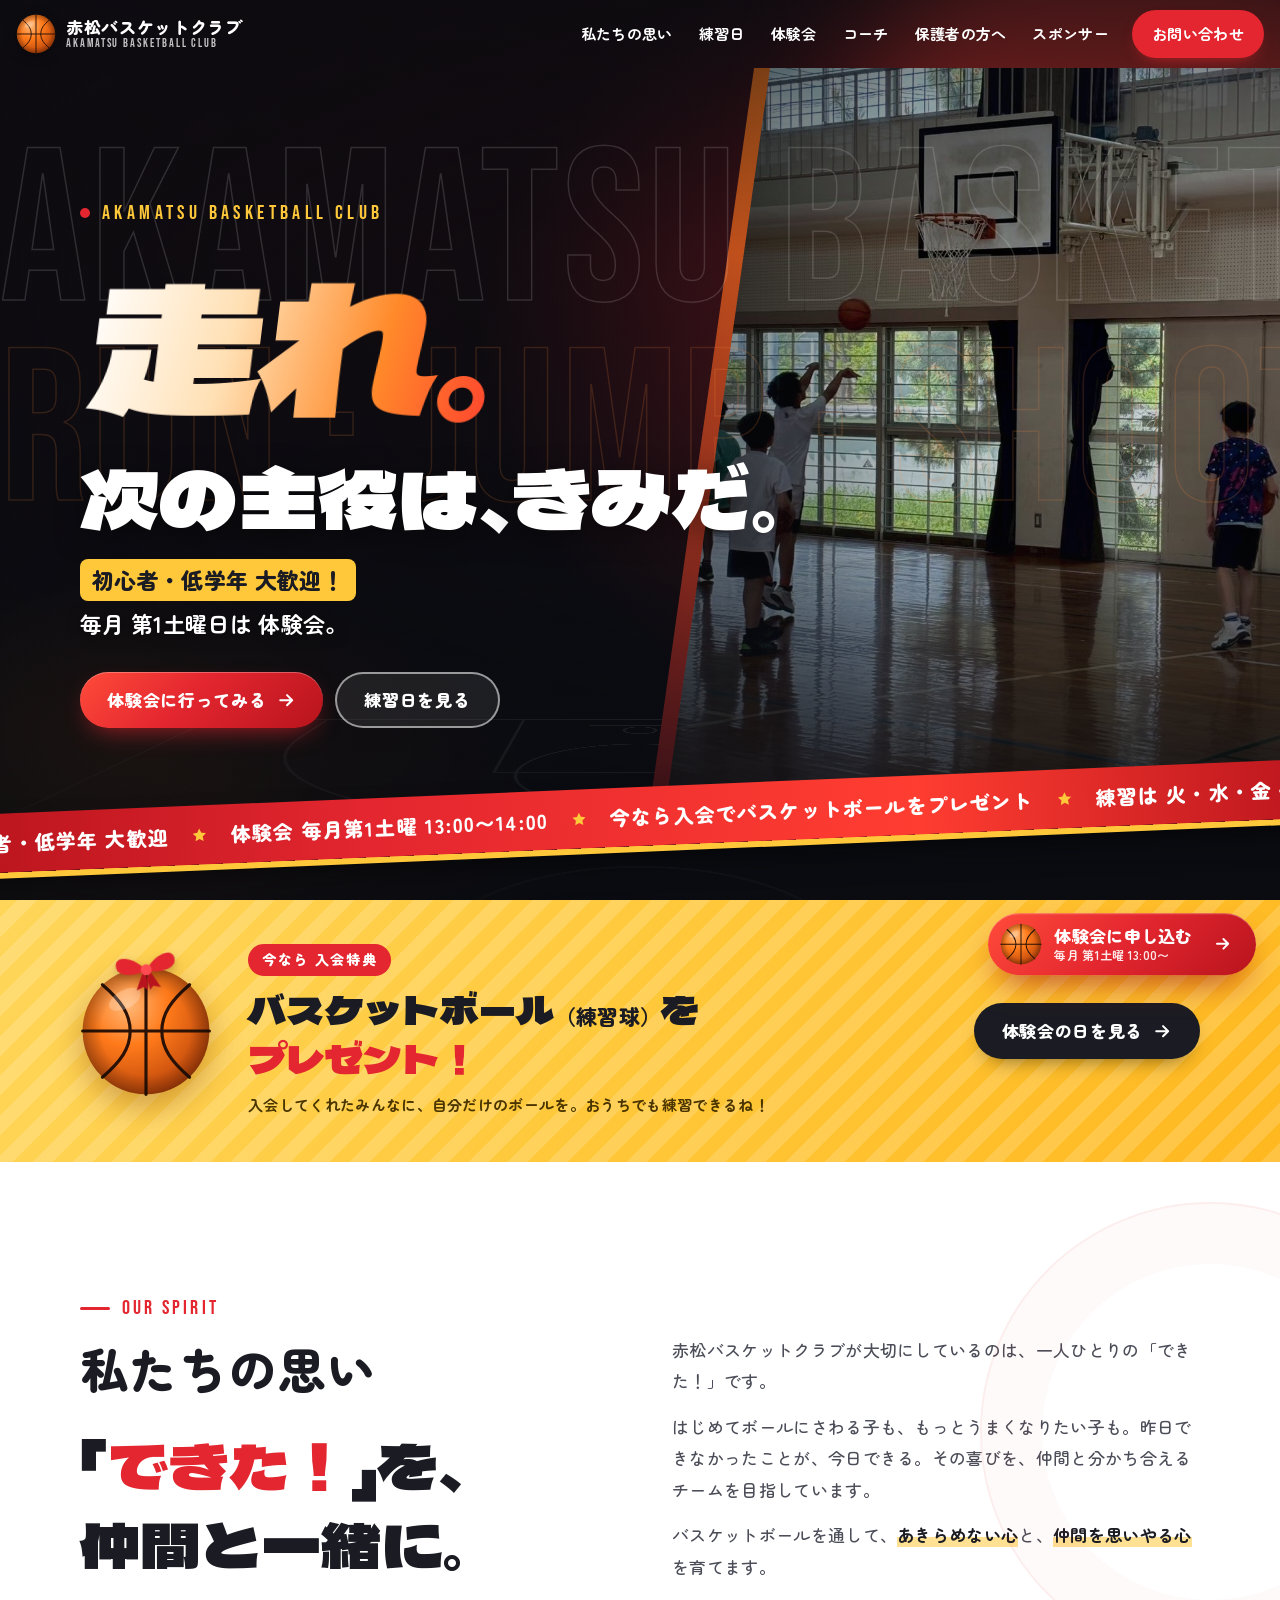
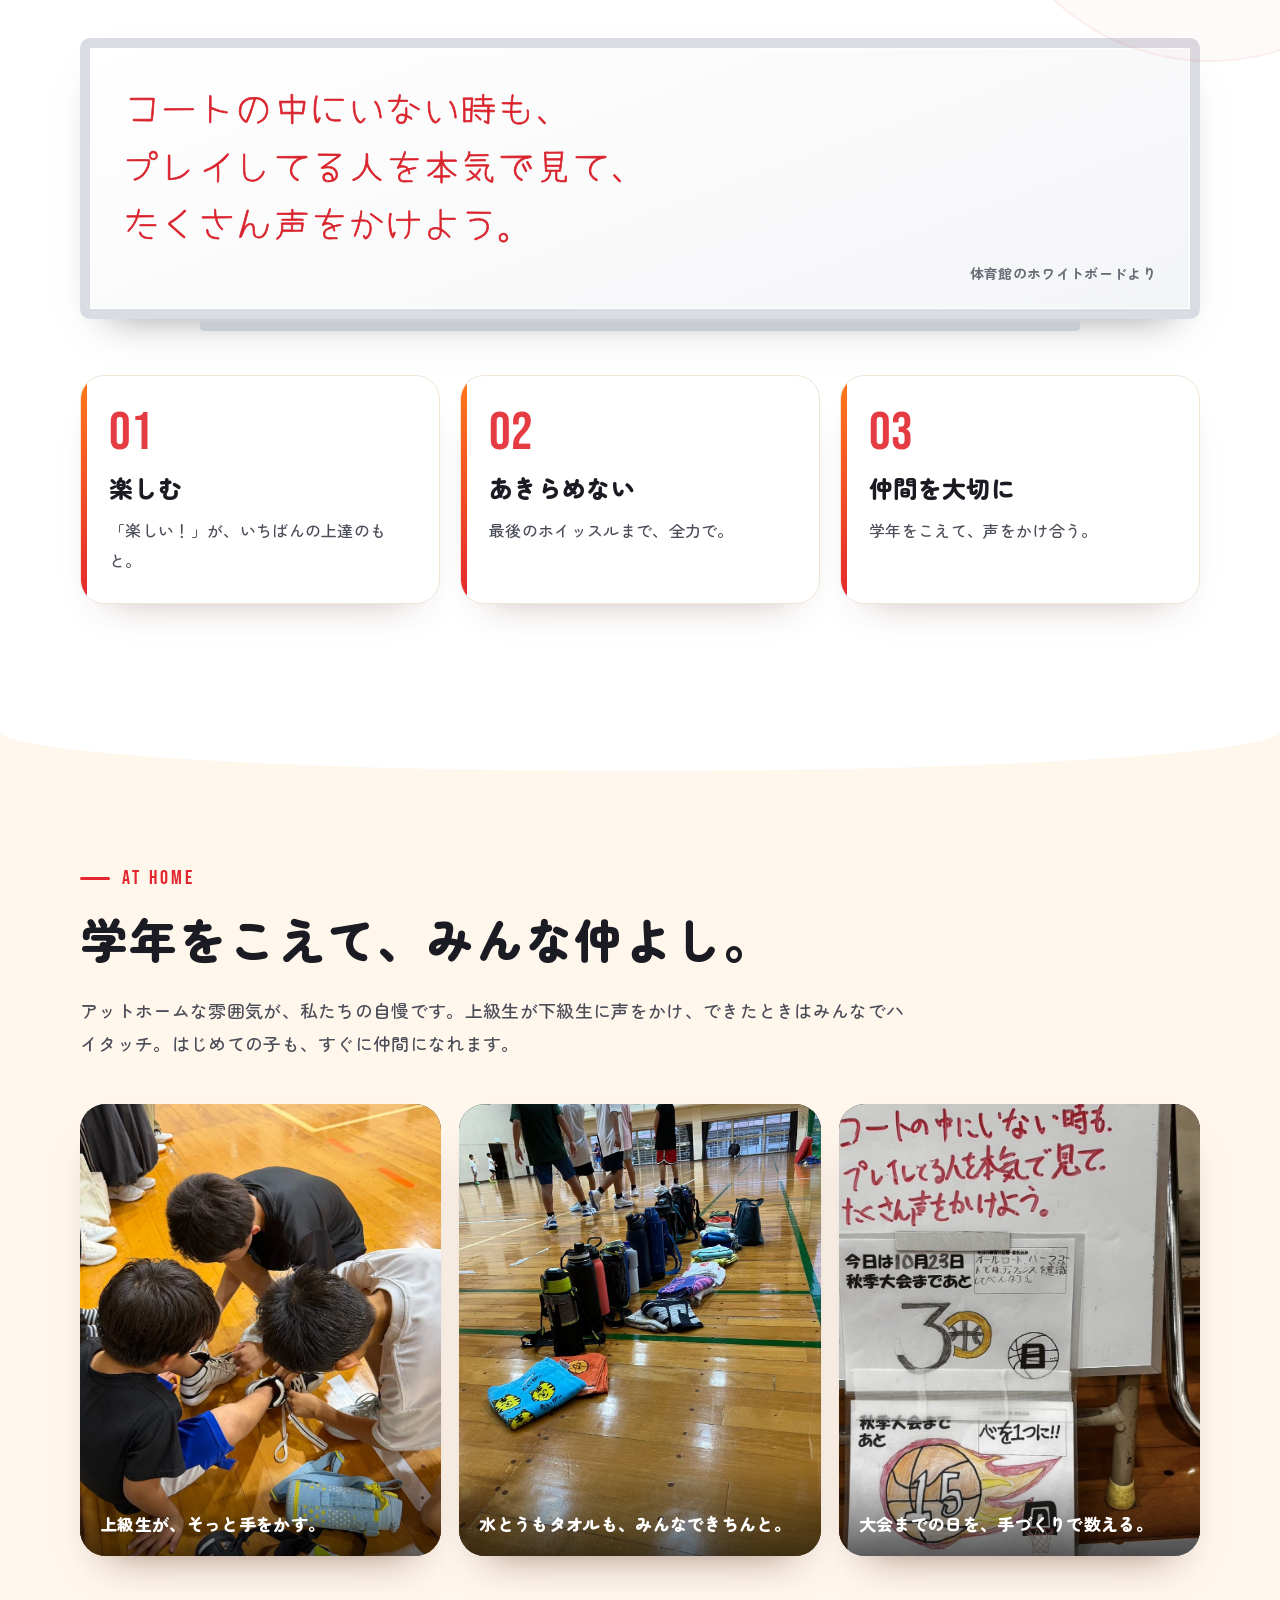
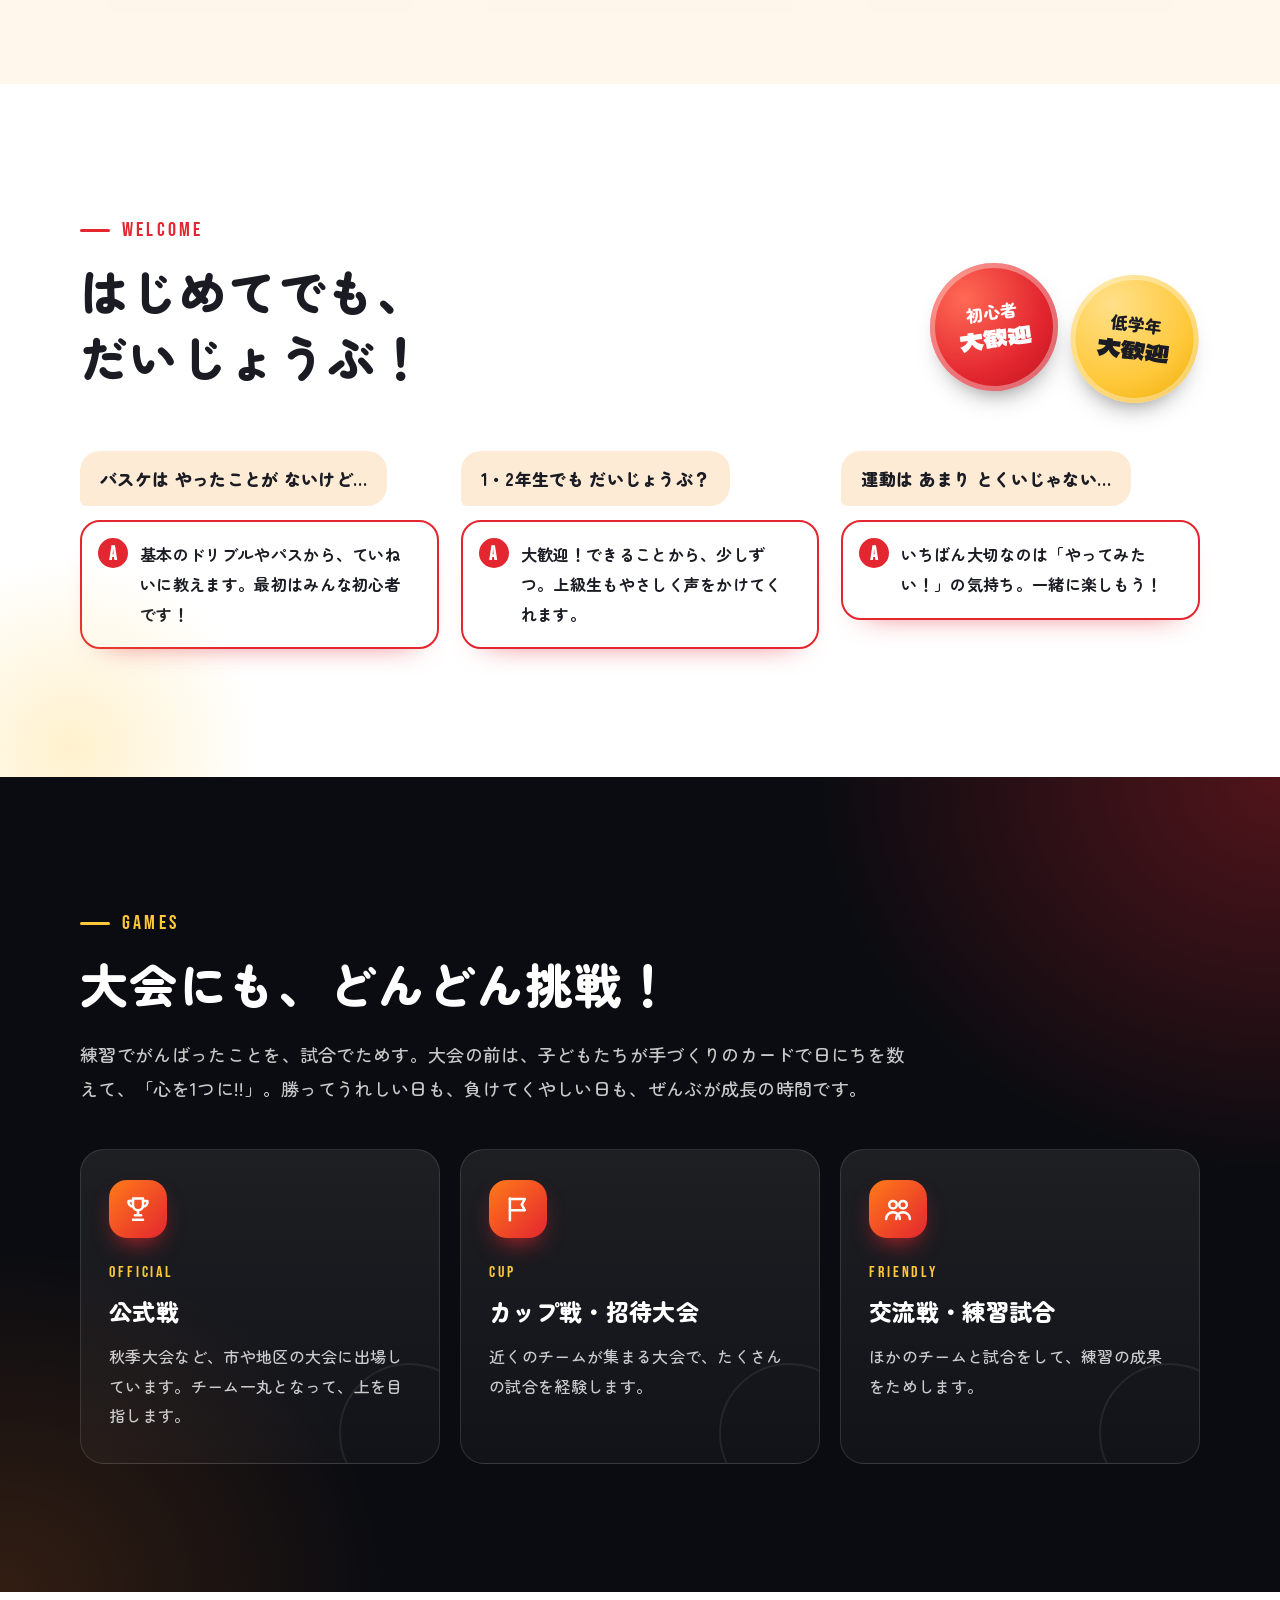
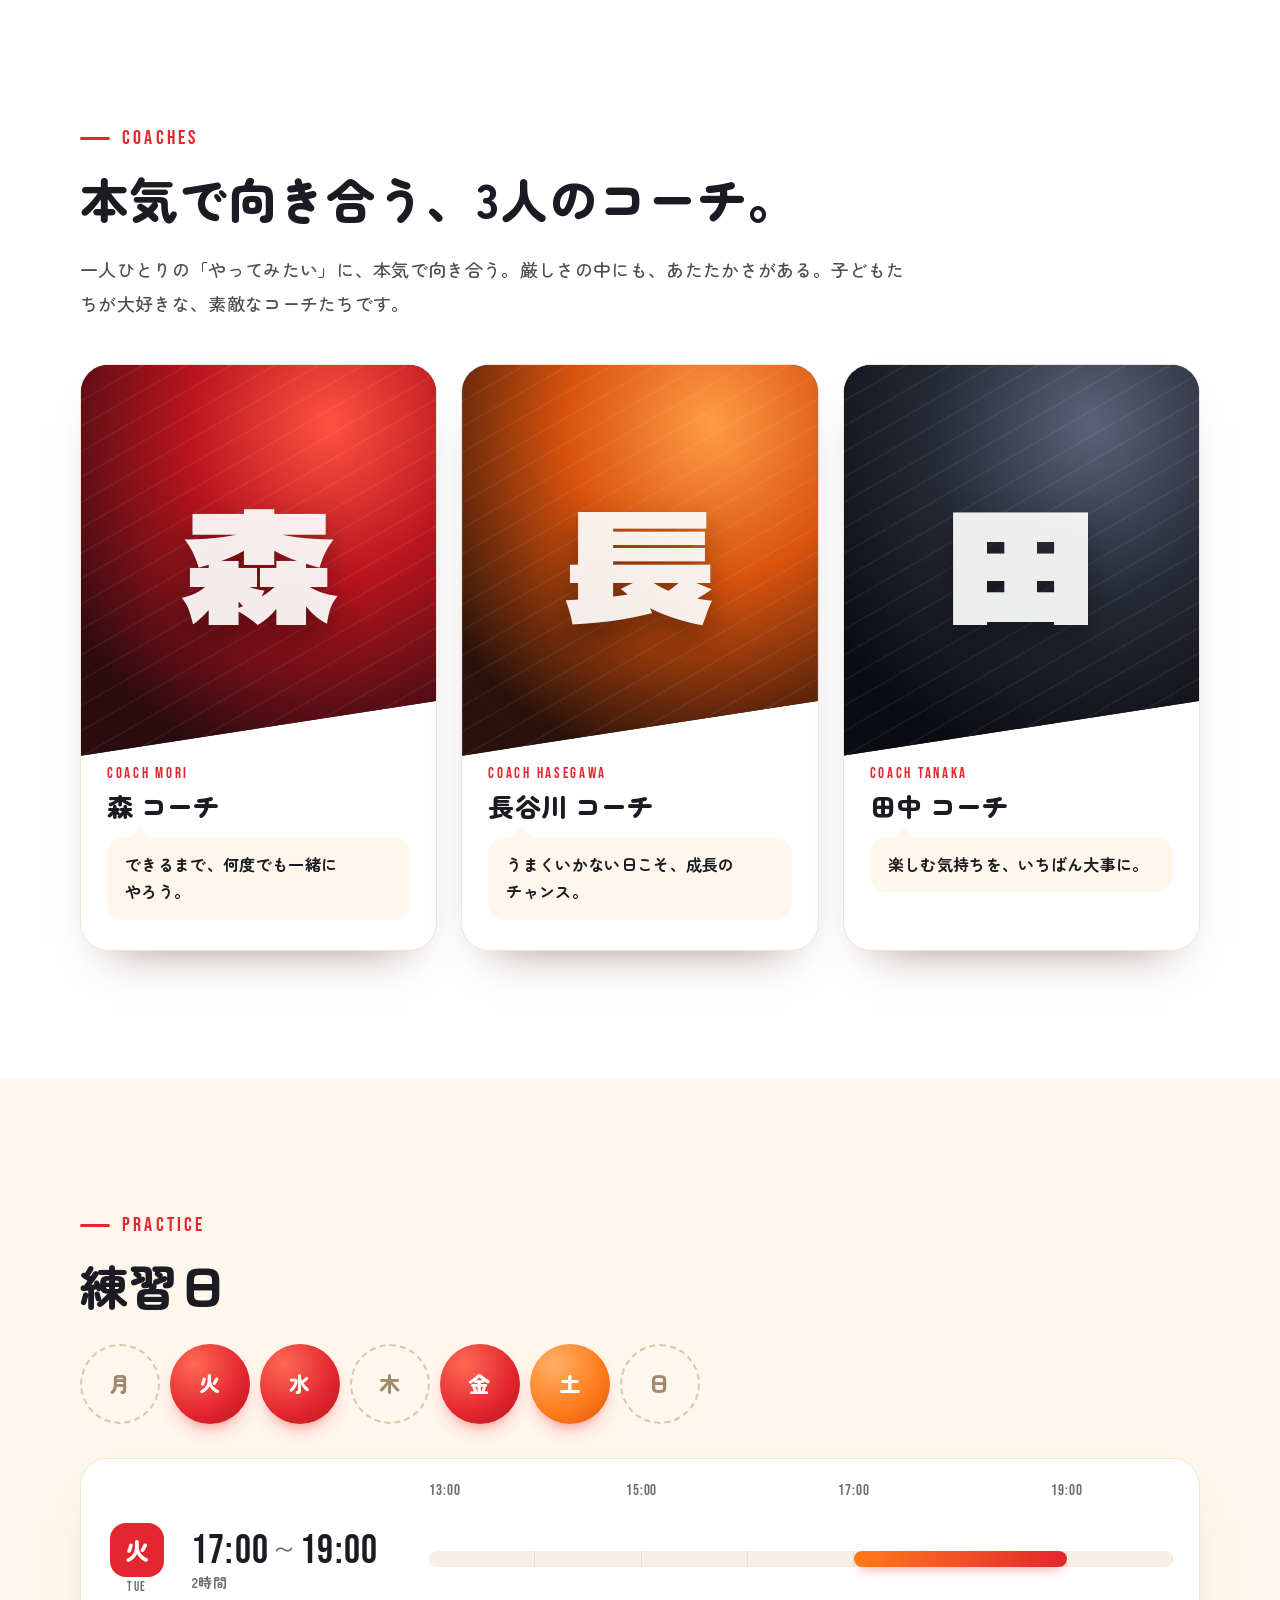
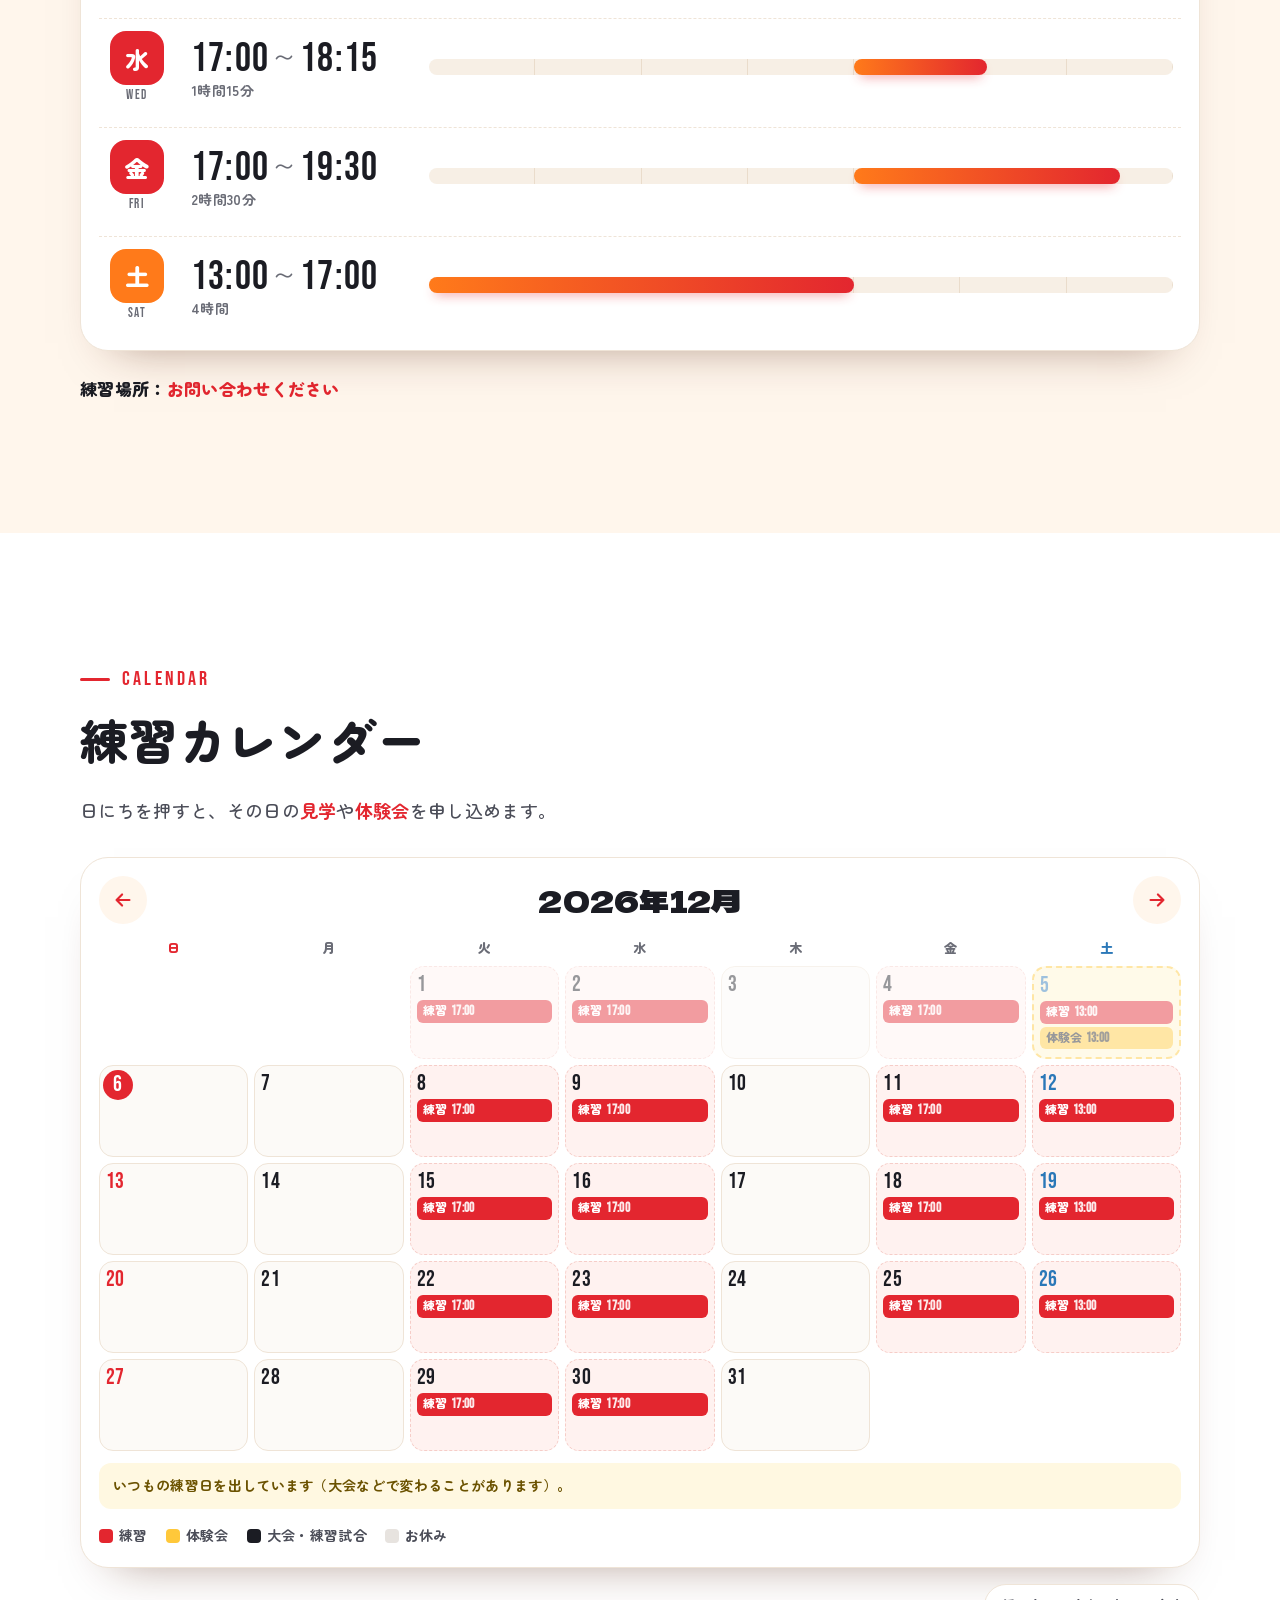
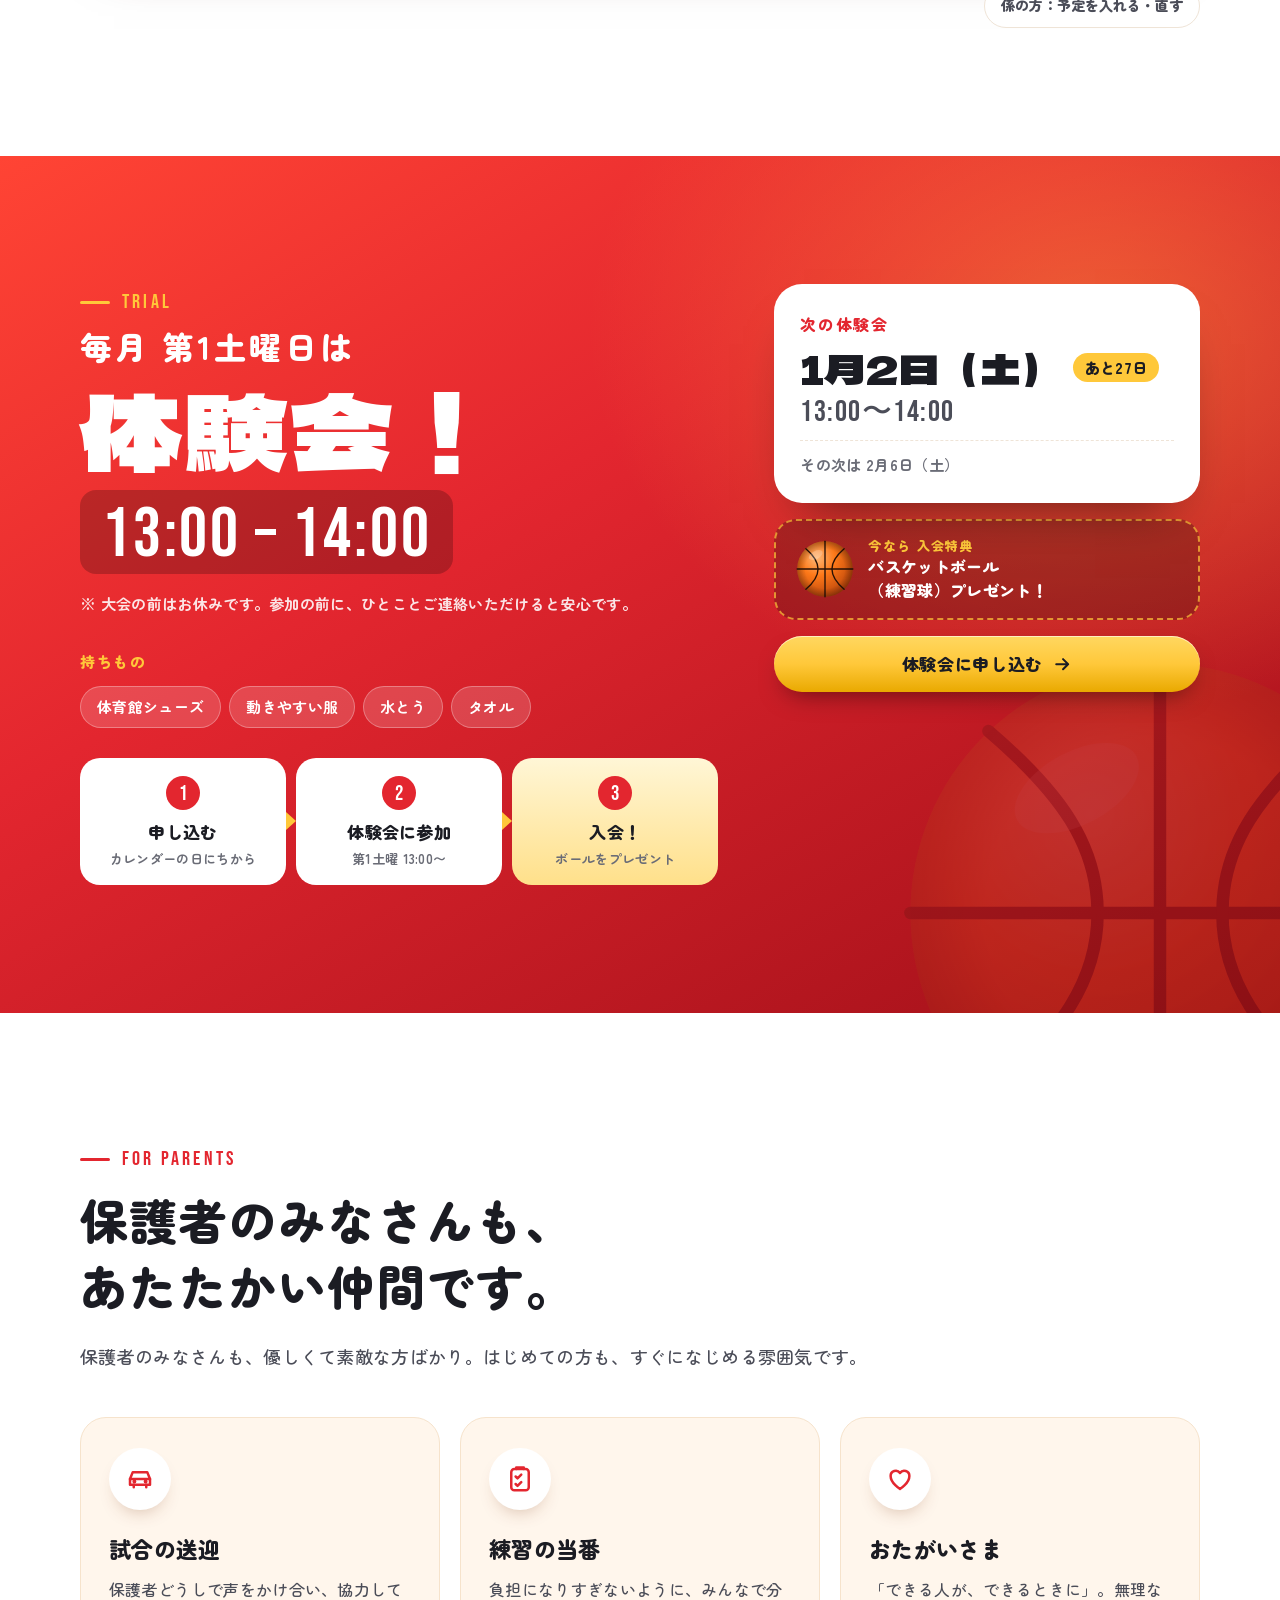
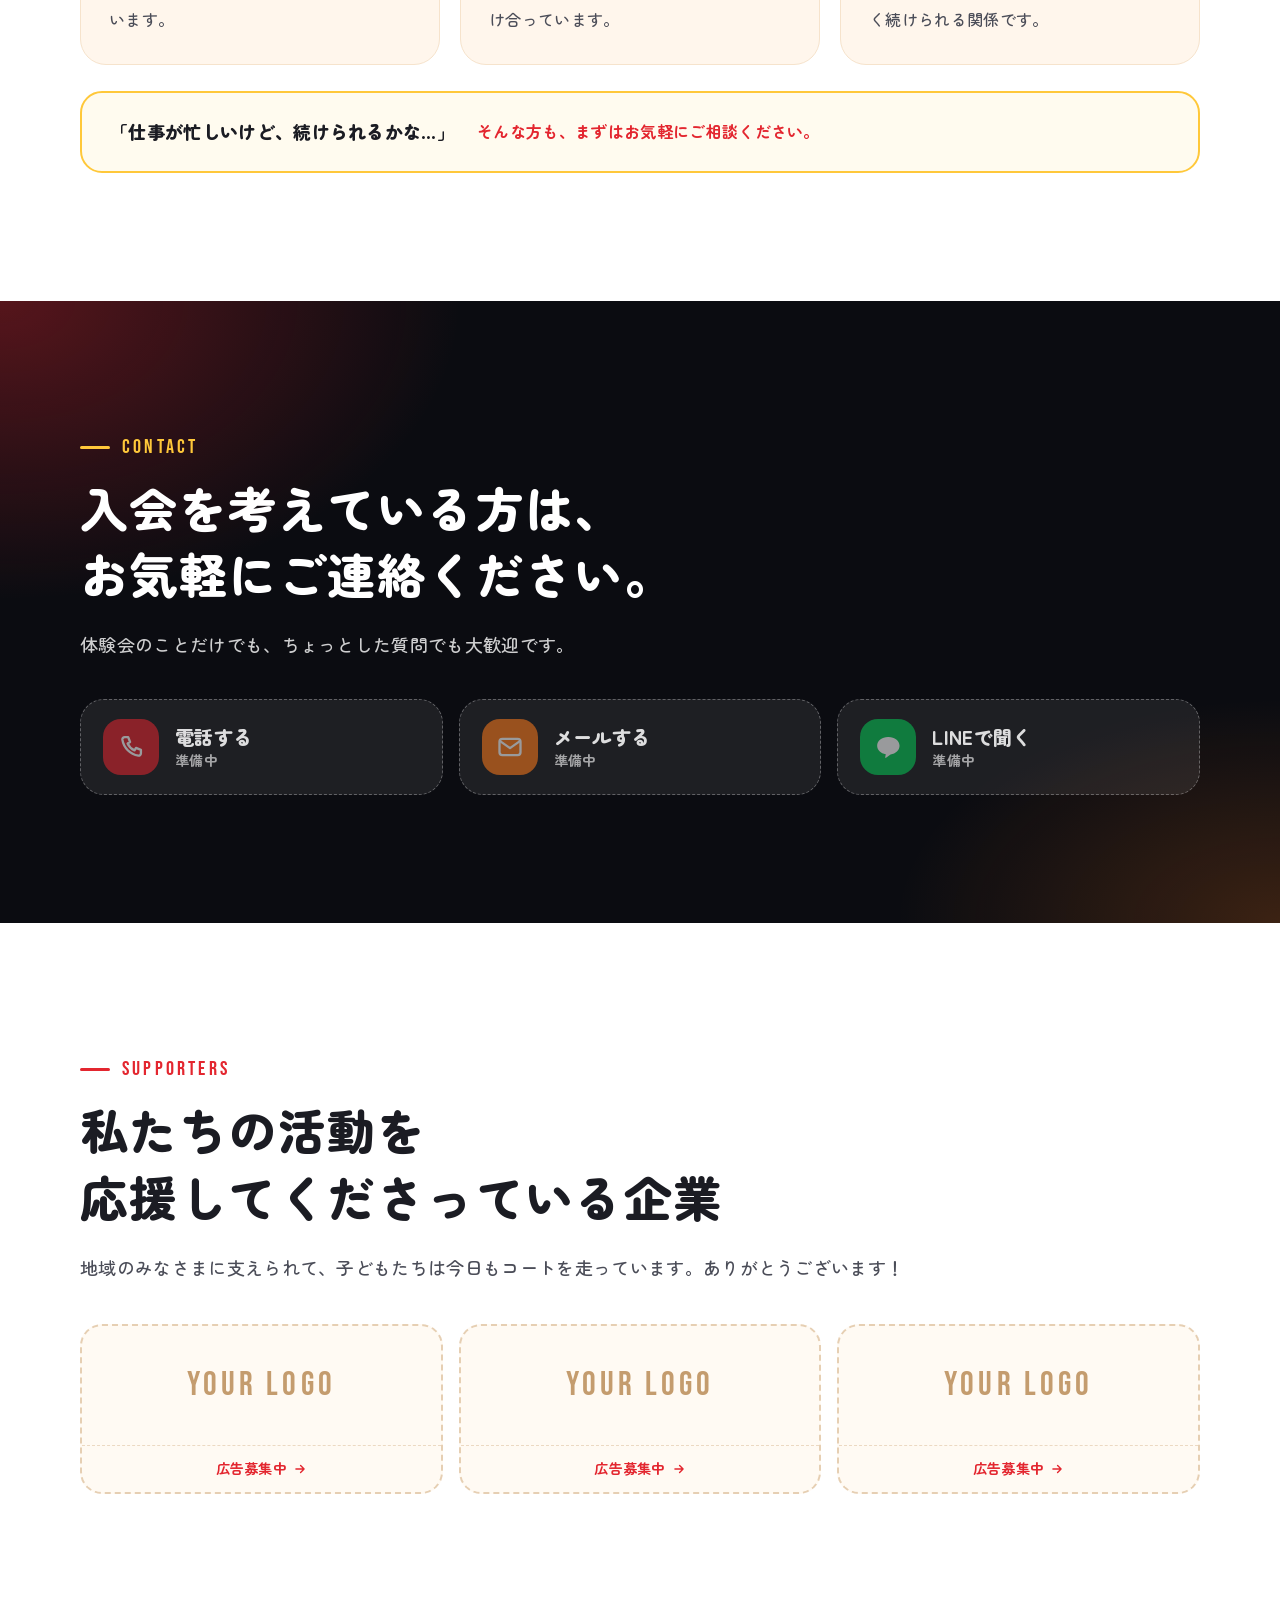
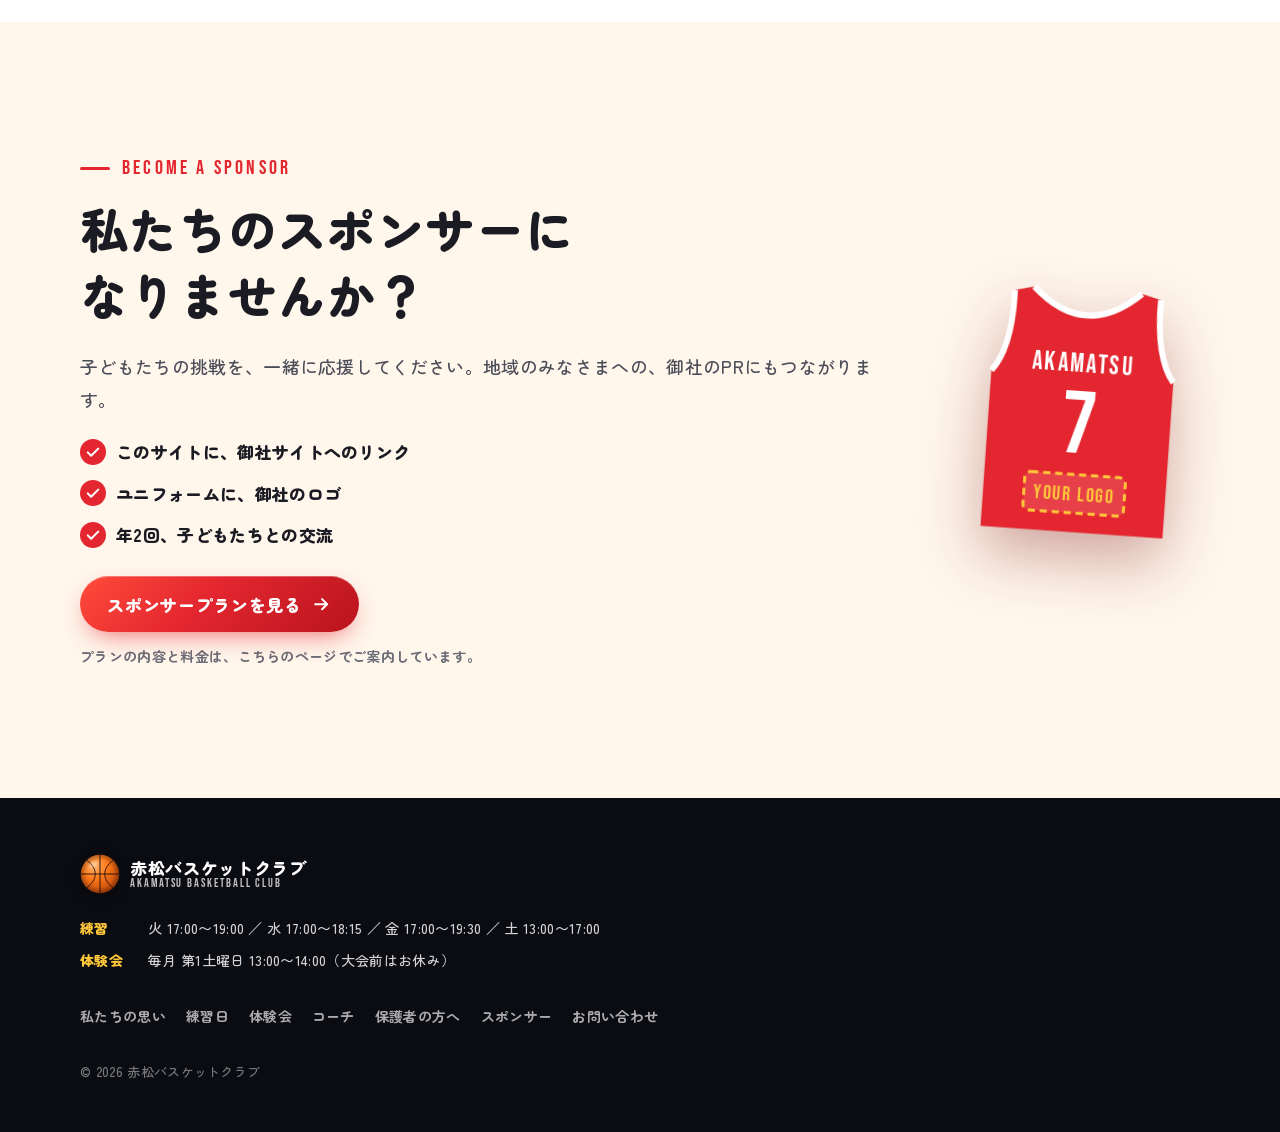
==== commit 45e9799d: "練習カレンダー（保護者会アプリとつながる）・申し込み・スポンサーの料金を別ページに Co-Authored-By: Claude Opus 5.5 <noreply@anthropic.com>" ====
--- a/index.html
+++ b/index.html
@@ -381,6 +381,34 @@
   </div>
 </section>
 
+<!-- ============ 練習カレンダー（保護者会アプリの予定とつながっている） ============ -->
+<section class="section calendar" id="calendar">
+  <div class="wrap">
+    <p class="sec-en">CALENDAR</p>
+    <h2>練習カレンダー</h2>
+    <p class="lead">日にちを押すと、その日の<strong>見学</strong>や<strong>体験会</strong>を申し込めます。</p>
+    <div class="cal" id="cal">
+      <div class="cal-head">
+        <button type="button" class="cal-nav prev" id="calPrev" aria-label="前の月"><svg class="ico" aria-hidden="true"><use href="#i-arrow"/></svg></button>
+        <p class="cal-month" id="calMonth" aria-live="polite">　</p>
+        <button type="button" class="cal-nav" id="calNext" aria-label="次の月"><svg class="ico" aria-hidden="true"><use href="#i-arrow"/></svg></button>
+      </div>
+      <div class="cal-week" aria-hidden="true"><span class="sun">日</span><span>月</span><span>火</span><span>水</span><span>木</span><span>金</span><span class="sat">土</span></div>
+      <div class="cal-grid" id="calGrid"></div>
+      <p class="cal-note" id="calNote" hidden></p>
+      <ul class="cal-legend" aria-hidden="true">
+        <li><i class="lg-practice"></i>練習</li>
+        <li><i class="lg-trial"></i>体験会</li>
+        <li><i class="lg-game"></i>大会・練習試合</li>
+        <li><i class="lg-off"></i>お休み</li>
+      </ul>
+    </div>
+    <div class="cal-admin" id="calAdminBar">
+      <button type="button" class="cal-admin-btn" id="calAdmin">係の方：予定を入れる・直す</button>
+    </div>
+  </div>
+</section>
+
 <!-- ============ 体験会 ============ -->
 <section class="section trial" id="trial">
   <div class="trial-deco" aria-hidden="true"><svg><use href="#ball"/></svg></div>
@@ -399,7 +427,7 @@
       </div>
 
       <ol class="flow">
-        <li><span class="flow-no">1</span><b>連絡する</b><small>電話・メール・LINEで</small></li>
+        <li><span class="flow-no">1</span><b>申し込む</b><small>カレンダーの日にちから</small></li>
         <li><span class="flow-no">2</span><b>体験会に参加</b><small>第1土曜 13:00〜</small></li>
         <li><span class="flow-no">3</span><b>入会！</b><small>ボールをプレゼント</small></li>
       </ol>
@@ -416,7 +444,7 @@
         <svg class="mini-gift-ball" aria-hidden="true"><use href="#ball"/></svg>
         <p><small>今なら 入会特典</small>バスケットボール<br>（練習球）プレゼント！</p>
       </div>
-      <a class="btn btn-gold btn-block" href="#contact">体験会に申し込む<svg class="ico" aria-hidden="true"><use href="#i-arrow"/></svg></a>
+      <a class="btn btn-gold btn-block" href="#calendar" data-apply="trial">体験会に申し込む<svg class="ico" aria-hidden="true"><use href="#i-arrow"/></svg></a>
     </aside>
   </div>
 </section>
@@ -474,7 +502,7 @@
   </div>
 </section>
 
-<!-- ============ スポンサー募集 ============ -->
+<!-- ============ スポンサー募集（料金は sponsor.html） ============ -->
 <section class="section sponsor" id="sponsor">
   <div class="wrap">
     <div class="sponsor-head">
@@ -482,6 +510,13 @@
         <p class="sec-en">BECOME A SPONSOR</p>
         <h2>私たちのスポンサーに<br>なりませんか？</h2>
         <p class="lead">子どもたちの挑戦を、一緒に応援してください。地域のみなさまへの、御社のPRにもつながります。</p>
+        <ul class="perks">
+          <li><svg class="ico" aria-hidden="true"><use href="#i-check"/></svg>このサイトに、御社サイトへのリンク</li>
+          <li><svg class="ico" aria-hidden="true"><use href="#i-check"/></svg>ユニフォームに、御社のロゴ</li>
+          <li><svg class="ico" aria-hidden="true"><use href="#i-check"/></svg>年2回、子どもたちとの交流</li>
+        </ul>
+        <a class="btn btn-primary" href="sponsor.html">スポンサープランを見る<svg class="ico" aria-hidden="true"><use href="#i-arrow"/></svg></a>
+        <p class="perks-note">プランの内容と料金は、こちらのページでご案内しています。</p>
       </div>
       <div class="sponsor-art" aria-hidden="true">
         <svg class="jersey" viewBox="0 0 200 220">
@@ -492,44 +527,7 @@
           <rect x="58" y="164" width="84" height="32" rx="5" fill="rgba(255,255,255,.12)" stroke="#ffc83a" stroke-width="2.5" stroke-dasharray="6 4"/>
           <text x="100" y="186" text-anchor="middle" fill="#ffc83a" font-family="Bebas Neue, Impact, sans-serif" font-size="17" letter-spacing="1.5">YOUR LOGO</text>
         </svg>
-        <span class="burst"><small>今だけ！</small>全プラン<b>半額</b></span>
-      </div>
-    </div>
-
-    <ul class="plans">
-      <li class="plan reveal" style="--d:0">
-        <p class="plan-tag">BRONZE</p>
-        <h3 class="plan-name">サイト掲載プラン</h3>
-        <p class="plan-price"><s><span>通常</span>¥10,000</s><span class="now"><b>¥5,000</b><span class="unit">1口あたり</span><em>今だけ半額</em></span></p>
-        <ul class="feat">
-          <li class="yes"><svg class="ico" aria-hidden="true"><use href="#i-check"/></svg><span>このサイトに、御社サイトへのリンクを掲載</span></li>
-          <li class="no"><span class="sr-only">含まれない：</span>ユニフォームに御社のロゴ</li>
-          <li class="no"><span class="sr-only">含まれない：</span>年2回、子どもたちとの交流</li>
-        </ul>
-      </li>
-      <li class="plan reveal" style="--d:1">
-        <p class="plan-tag">SILVER</p>
-        <h3 class="plan-name">ユニフォームプラン</h3>
-        <p class="plan-price"><s><span>通常</span>¥30,000</s><span class="now"><b>¥15,000</b><em>今だけ半額</em></span></p>
-        <ul class="feat">
-          <li class="yes"><svg class="ico" aria-hidden="true"><use href="#i-check"/></svg><span>このサイトに、御社サイトへのリンクを掲載</span></li>
-          <li class="yes"><svg class="ico" aria-hidden="true"><use href="#i-check"/></svg><span>ユニフォームに御社のロゴ</span></li>
-          <li class="no"><span class="sr-only">含まれない：</span>年2回、子どもたちとの交流</li>
-        </ul>
-      </li>
-      <li class="plan plan-gold reveal" style="--d:2">
-        <p class="plan-tag">GOLD</p>
-        <h3 class="plan-name">交流プラン</h3>
-        <p class="plan-price"><s><span>通常</span>¥50,000</s><span class="now"><b>¥25,000</b><em>今だけ半額</em></span></p>
-        <ul class="feat">
-          <li class="yes"><svg class="ico" aria-hidden="true"><use href="#i-check"/></svg><span>このサイトに、御社サイトへのリンクを掲載</span></li>
-          <li class="yes"><svg class="ico" aria-hidden="true"><use href="#i-check"/></svg><span>ユニフォームに御社のロゴ</span></li>
-          <li class="yes"><svg class="ico" aria-hidden="true"><use href="#i-check"/></svg><span>年2回、子どもたちとの交流<small>（御社の宣伝の機会もあります）</small></span></li>
-        </ul>
-      </li>
-    </ul>
-    <div class="sponsor-cta">
-      <a class="btn btn-primary" id="sponsorMail" href="#contact">スポンサーについて問い合わせる<svg class="ico" aria-hidden="true"><use href="#i-arrow"/></svg></a>
+      </div>
     </div>
   </div>
 </section>
@@ -555,14 +553,24 @@
 </footer>
 
 <!-- スクロールすると出てくる申し込みボタン -->
-<a class="sticky-cta" id="stickyCta" href="#contact" aria-hidden="true" tabindex="-1">
+<a class="sticky-cta" id="stickyCta" href="#calendar" data-apply="trial" aria-hidden="true" tabindex="-1">
   <svg class="sticky-ball" aria-hidden="true"><use href="#ball"/></svg>
   <span><b>体験会に申し込む</b><small>毎月 第1土曜 13:00〜</small></span>
   <svg class="ico" aria-hidden="true"><use href="#i-arrow"/></svg>
 </a>
 
+<!-- 日にちを押したときの窓（申し込み・予定の入力） -->
+<div class="sheet" id="sheet" hidden>
+  <div class="sheet-backdrop" data-close></div>
+  <div class="sheet-panel" role="dialog" aria-modal="true" aria-labelledby="sheetTitle">
+    <button type="button" class="sheet-close" data-close aria-label="閉じる"><span aria-hidden="true">×</span></button>
+    <div class="sheet-body" id="sheetBody"></div>
+  </div>
+</div>
+
 <noscript><style>.ph img{opacity:1}</style></noscript>
 <script src="js/site-data.js"></script>
 <script src="js/main.js"></script>
+<script src="js/calendar.js"></script>
 </body>
 </html>
--- a/css/style.css
+++ b/css/style.css
@@ -1361,3 +1361,262 @@
   *, *::before, *::after { animation-duration: .001ms !important; animation-iteration-count: 1 !important; transition-duration: .001ms !important; transition-delay: 0s !important; }
   .rot-track { animation: none !important; }
 }
+
+/* =========================================================
+   練習カレンダー（保護者会アプリの予定とつながっている）
+   ========================================================= */
+.calendar { background: var(--paper); }
+.calendar .lead strong { color: var(--red); }
+.cal {
+  margin-top: 30px;
+  padding: 18px;
+  border-radius: 28px;
+  background: var(--paper);
+  border: 1px solid var(--line);
+  box-shadow: 0 26px 46px -34px rgba(80, 30, 10, .5);
+  transition: border-color .2s;
+}
+.cal-head { display: flex; align-items: center; justify-content: space-between; gap: 12px; margin-bottom: 12px; }
+.cal-month { font-family: var(--f-display); font-size: clamp(24px, 3vw, 30px); line-height: 1.2; }
+.cal-nav {
+  display: grid; place-content: center;
+  width: 48px; height: 48px;
+  border: 0; border-radius: 50%;
+  background: var(--cream); color: var(--red);
+  cursor: pointer;
+  transition: background .2s, transform .2s;
+}
+.cal-nav:hover:not(:disabled) { background: var(--cream-2); transform: scale(1.05); }
+.cal-nav:disabled { opacity: .3; cursor: default; }
+.cal-nav .ico { width: 22px; height: 22px; }
+.cal-nav.prev .ico, .back-link .ico { transform: rotate(180deg); }
+.cal-week { display: grid; grid-template-columns: repeat(7, 1fr); gap: 6px; margin-bottom: 6px; text-align: center; font-weight: 900; font-size: 13px; color: var(--ink-3); }
+.cal-week .sun { color: var(--red); }
+.cal-week .sat { color: #2b78b8; }
+.cal-grid { display: grid; grid-template-columns: repeat(7, 1fr); gap: 6px; transition: opacity .2s; }
+.is-loading .cal-grid { opacity: .55; }
+.cal-day {
+  position: relative;
+  display: flex; flex-direction: column; align-items: stretch; gap: 4px;
+  min-height: 92px;
+  padding: 7px 6px 8px;
+  border: 1px solid var(--line);
+  border-radius: 14px;
+  background: #fcfaf7;
+  color: var(--ink);
+  font: inherit;
+  text-align: left;
+  cursor: pointer;
+  transition: transform .15s var(--ease), box-shadow .15s, border-color .15s;
+  -webkit-tap-highlight-color: transparent;
+}
+.cal-day.blank { background: transparent; border-color: transparent; cursor: default; }
+.cal-day:not(.blank):hover { transform: translateY(-2px); box-shadow: 0 10px 18px -12px rgba(80, 30, 10, .5); }
+.cal-day:focus-visible { outline: 3px solid #2b78b8; outline-offset: 2px; }
+.cd-num { font-family: var(--f-en); font-size: 22px; line-height: 1; letter-spacing: .02em; }
+.cal-day.sun .cd-num { color: var(--red); }
+.cal-day.sat .cd-num { color: #2b78b8; }
+.cal-day.has-practice, .cal-day.has-extra { background: #fff2f0; border-color: #f6cdc8; }
+.cal-day.has-game, .cal-day.has-match { background: #fff8e6; border-color: #f3dca3; }
+.cal-day.is-trial { background: #fff6cf; border: 2px solid var(--gold); }
+.cal-day.is-today .cd-num {
+  display: inline-grid; place-content: center;
+  width: 30px; height: 30px; margin: -3px 0 -3px -3px;
+  border-radius: 50%;
+  background: var(--red); color: #fff;
+}
+.cal-day.is-past { opacity: .45; }
+.is-guess .cal-day.has-practice { border-style: dashed; }
+.cd-tags { display: grid; gap: 3px; }
+.tag {
+  display: flex; align-items: baseline; gap: 4px;
+  padding: 2px 6px;
+  border-radius: 6px;
+  background: var(--red); color: #fff;
+  font-size: 12px; line-height: 1.35;
+  overflow: hidden;
+  white-space: nowrap;
+}
+.tag b { font-weight: 900; }
+.tag i { font-style: normal; font-weight: 700; opacity: .9; font-family: var(--f-en); font-size: 13px; letter-spacing: .03em; }
+.t-extra { background: #ff6b5e; }
+.t-game { background: var(--ink); }
+.t-match { background: var(--orange); }
+.t-trial { background: var(--gold); color: var(--ink); }
+.t-off { background: #e7e3df; color: #8a847e; text-decoration: line-through; }
+.t-meeting { background: #2b78b8; }
+.t-other { background: #7a7c86; }
+.cal-note { margin-top: 12px; padding: 10px 14px; border-radius: 12px; background: #fff8e1; font-size: 14px; font-weight: 700; color: #6b5200; }
+.cal-legend { display: flex; flex-wrap: wrap; gap: 6px 18px; margin-top: 14px; font-size: 14px; font-weight: 700; color: var(--ink-2); }
+.cal-legend li { display: flex; align-items: center; gap: 6px; }
+.cal-legend i { width: 14px; height: 14px; border-radius: 4px; background: var(--red); }
+.cal-legend .lg-trial { background: var(--gold); }
+.cal-legend .lg-game { background: var(--ink); }
+.cal-legend .lg-off { background: #e7e3df; }
+.cal-admin { display: flex; flex-wrap: wrap; align-items: center; justify-content: flex-end; gap: 10px; margin-top: 16px; }
+.cal-admin-btn {
+  min-height: 44px; padding: 0 16px;
+  border: 1.5px solid var(--line); border-radius: 999px;
+  background: var(--paper); color: var(--ink-2);
+  font: inherit; font-size: 14px; font-weight: 800;
+  cursor: pointer;
+}
+.cal-admin-btn:hover { border-color: #2b78b8; color: #2b78b8; }
+.cal-editing { display: flex; align-items: center; gap: 8px; padding: 8px 14px; border-radius: 999px; background: #e8f2fb; color: #1d5a8c; font-size: 14px; }
+.cal-editing .ico { width: 20px; height: 20px; }
+.is-editing { border: 2px solid #2b78b8; }
+
+@media (max-width: 600px) {
+  .cal { padding: 12px 8px; border-radius: 22px; }
+  .cal-head { padding: 0 4px; }
+  .cal-week, .cal-grid { gap: 3px; }
+  .cal-day { min-height: 60px; padding: 4px 2px 5px; align-items: center; border-radius: 10px; gap: 3px; }
+  .cd-num { font-size: 18px; }
+  .cal-day.is-today .cd-num { width: 26px; height: 26px; margin: -2px 0; }
+  .cd-tags { width: 100%; gap: 2px; }
+  .tag { justify-content: center; padding: 1px 2px; border-radius: 5px; }
+  .tag i { display: none; }
+  .tag b { font-size: 0; }
+  .tag b::after { content: attr(data-s); font-size: 11px; }
+  .cal-admin { justify-content: center; }
+}
+
+/* ---------- 下から出てくる窓（申し込み・予定の入力） ---------- */
+.sheet { position: fixed; inset: 0; z-index: 80; display: flex; align-items: flex-end; justify-content: center; }
+.sheet[hidden] { display: none; }
+.sheet-backdrop { position: absolute; inset: 0; background: rgba(11, 12, 17, .55); opacity: 0; transition: opacity .25s; }
+.sheet.open .sheet-backdrop { opacity: 1; }
+.sheet-panel {
+  position: relative;
+  display: flex; flex-direction: column;
+  width: min(560px, 100%);
+  max-height: 90vh; max-height: 90dvh;
+  border-radius: 24px 24px 0 0;
+  background: var(--paper);
+  box-shadow: 0 -20px 50px -20px rgba(0, 0, 0, .5);
+  transform: translateY(100%);
+  transition: transform .28s var(--ease);
+}
+.sheet.open .sheet-panel { transform: none; }
+.sheet-body { overflow-y: auto; overscroll-behavior: contain; padding: 26px 20px calc(26px + env(safe-area-inset-bottom)); }
+.sheet-close {
+  position: absolute; right: 10px; top: 10px; z-index: 1;
+  width: 44px; height: 44px;
+  border: 0; border-radius: 50%;
+  background: var(--cream); color: var(--ink-2);
+  font-size: 26px; line-height: 1;
+  cursor: pointer;
+}
+body.sheet-open { overflow: hidden; }
+@media (min-width: 760px) {
+  .sheet { align-items: center; }
+  .sheet-panel { border-radius: 24px; transform: translateY(30px); opacity: 0; transition: transform .28s var(--ease), opacity .2s; }
+  .sheet.open .sheet-panel { opacity: 1; }
+  .sheet-body { padding: 30px 30px 30px; }
+}
+.sh-title { margin: 0 48px 12px 0; font-weight: 900; font-size: 24px; line-height: 1.4; outline: none; }
+.sh-when { display: flex; align-items: center; gap: 8px; margin: -4px 0 14px; font-weight: 900; color: var(--red); }
+.sh-sub { margin: 4px 0 10px; color: var(--ink-2); font-weight: 700; }
+.sh-sub b { color: var(--ink); }
+.sh-note { margin-top: 12px; font-size: 13px; color: var(--ink-3); line-height: 1.7; }
+.sh-events { display: grid; gap: 8px; margin: 4px 0 14px; }
+.sh-events .ev { display: flex; align-items: center; gap: 12px; padding: 12px 14px; border-radius: 14px; background: #fff2f0; border-left: 6px solid var(--red); }
+.sh-events .ev b { font-weight: 900; }
+.sh-events .ev span { font-family: var(--f-en); font-size: 20px; letter-spacing: .03em; color: var(--ink-2); }
+.sh-events .ev-trial { background: #fff6cf; border-left-color: var(--gold); }
+.sh-events .ev-game { background: #f1f1f4; border-left-color: var(--ink); }
+.sh-events .ev-match { background: #fff3e6; border-left-color: var(--orange); }
+.sh-events .ev-extra { border-left-color: #ff6b5e; }
+.sh-events .ev-off { background: #f5f3f1; border-left-color: #c9c3bd; color: #8a847e; }
+.sh-events .ev-meeting { background: #e8f2fb; border-left-color: #2b78b8; }
+.sh-events .ev-other { background: #f1f1f4; border-left-color: #7a7c86; }
+.sh-events.edit .ev { padding: 0; }
+.sh-events.edit .ev button {
+  display: grid; grid-template-columns: auto 1fr auto; align-items: center; column-gap: 12px;
+  width: 100%; padding: 12px 14px;
+  border: 0; background: transparent; font: inherit; color: inherit; text-align: left; cursor: pointer;
+}
+.sh-events.edit .ev small { grid-column: 1 / 3; font-size: 13px; color: var(--ink-3); }
+.sh-events.edit .ev em { grid-row: 1 / span 2; grid-column: 3; font-style: normal; font-weight: 900; color: #2b78b8; }
+.sh-actions { display: grid; gap: 10px; margin-top: 8px; }
+.day-jumps { display: flex; flex-wrap: wrap; gap: 8px; }
+.link-btn { margin-left: 6px; padding: 0; border: 0; background: none; color: var(--red); font: inherit; font-weight: 900; text-decoration: underline; cursor: pointer; }
+
+/* 申し込み・ログイン・予定の入力 */
+.fld { display: block; margin-bottom: 14px; }
+.fld > span { display: flex; align-items: center; gap: 8px; margin-bottom: 6px; font-weight: 900; font-size: 15px; }
+.fld em { padding: 1px 8px; border-radius: 999px; background: var(--red-l); color: var(--red-d); font-style: normal; font-size: 12px; }
+.fld input, .fld textarea {
+  width: 100%;
+  min-height: 50px;
+  padding: 10px 14px;
+  border: 1.5px solid #ddd2c6; border-radius: 12px;
+  background: #fff; color: var(--ink);
+  font: inherit; font-size: 16px; font-weight: 600;
+}
+.fld textarea { min-height: 76px; resize: vertical; }
+.fld input:focus, .fld textarea:focus { outline: none; border-color: #2b78b8; box-shadow: 0 0 0 3px rgba(43, 120, 184, .2); }
+.fld.bad input, .fld.bad textarea { border-color: var(--red); background: #fff7f6; }
+.fld.bad .chips { outline: 2px solid var(--red); outline-offset: 4px; border-radius: 12px; }
+.fld-row { display: grid; grid-template-columns: 1fr 1fr; gap: 12px; }
+.chips { display: flex; flex-wrap: wrap; gap: 8px; }
+.chip {
+  min-height: 44px; padding: 0 14px;
+  border: 1.5px solid #ddd2c6; border-radius: 999px;
+  background: #fff; color: var(--ink);
+  font: inherit; font-size: 15px; font-weight: 800;
+  cursor: pointer;
+  -webkit-tap-highlight-color: transparent;
+}
+.chip.on { background: #2b78b8; border-color: #2b78b8; color: #fff; }
+.chip:focus-visible { outline: 3px solid var(--gold); outline-offset: 2px; }
+.check { display: flex; align-items: center; gap: 10px; margin: 4px 0 10px; font-weight: 800; }
+.check input { width: 22px; height: 22px; accent-color: var(--red); }
+.form-err { margin: 6px 0 12px; padding: 10px 14px; border-radius: 12px; background: #fff0ef; color: var(--red-d); font-weight: 800; font-size: 14px; }
+.send { display: grid; gap: 10px; margin-top: 18px; padding: 16px; border-radius: 18px; background: var(--cream); }
+.send-title { font-weight: 900; }
+.apply .sh-note, .evf .sh-note { margin-top: 10px; }
+.btn-linegreen { --bg: var(--green); }
+.btn-mail { --bg: var(--orange); }
+.btn-line { --bg: #fff; --fg: var(--ink); border: 2px solid #ddd2c6; }
+.btn-danger { --bg: #fff; --fg: var(--red-d); border: 2px solid var(--red); }
+.btn:disabled { opacity: .4; cursor: default; transform: none; }
+.btn .ico { flex: none; }
+.confirm { display: grid; gap: 10px; padding: 14px; border-radius: 14px; background: #fff5f4; border: 1.5px solid #f3b7b1; }
+.evf .btn, .login .btn { margin-top: 8px; }
+
+.toast {
+  position: fixed; left: 50%; bottom: calc(24px + env(safe-area-inset-bottom)); z-index: 95;
+  max-width: calc(100% - 32px);
+  padding: 12px 20px;
+  border-radius: 999px;
+  background: var(--ink); color: #fff;
+  font-weight: 800; font-size: 15px;
+  box-shadow: 0 14px 30px -12px rgba(0, 0, 0, .6);
+  transform: translate(-50%, 20px); opacity: 0; pointer-events: none;
+  transition: transform .25s var(--ease), opacity .25s;
+}
+.toast.show { transform: translate(-50%, 0); opacity: 1; }
+
+/* ---------- スポンサー（トップでは紹介だけ。料金は sponsor.html） ---------- */
+.perks { display: grid; gap: 10px; margin: 20px 0 26px; }
+.perks li { display: flex; align-items: center; gap: 10px; font-weight: 800; font-size: 17px; }
+.perks .ico { width: 26px; height: 26px; padding: 4px; border-radius: 50%; background: var(--red); color: #fff; }
+.perks-note { margin-top: 12px; font-size: 14px; color: var(--ink-3); font-weight: 700; }
+.sponsor-terms { margin-top: 24px; text-align: center; font-size: 14px; color: var(--ink-3); font-weight: 700; }
+
+/* ---------- スポンサーのページ ---------- */
+.page-head {
+  padding: calc(var(--header-h) + 44px) 0 44px;
+  color: #fff;
+  background:
+    radial-gradient(60% 120% at 90% 0%, rgba(227, 38, 47, .5), transparent 60%),
+    linear-gradient(160deg, #1d0a0e 0%, var(--night) 70%);
+}
+.page-head h1 { font-family: var(--f-display); font-weight: 400; font-size: clamp(36px, 6vw, 60px); line-height: 1.2; }
+.page-head .sec-en { color: var(--gold); margin-top: 18px; }
+.back-link { display: inline-flex; align-items: center; gap: 8px; min-height: 44px; color: rgba(255, 255, 255, .85); text-decoration: none; font-weight: 800; font-size: 15px; }
+.back-link:hover { color: #fff; }
+.sponsor-page { padding-top: clamp(48px, 7vw, 80px); }
+/* 申し込みの窓を開いている間は、下の申し込みボタンを隠す */
+.sheet-open .sticky-cta { transform: translateY(160%); }
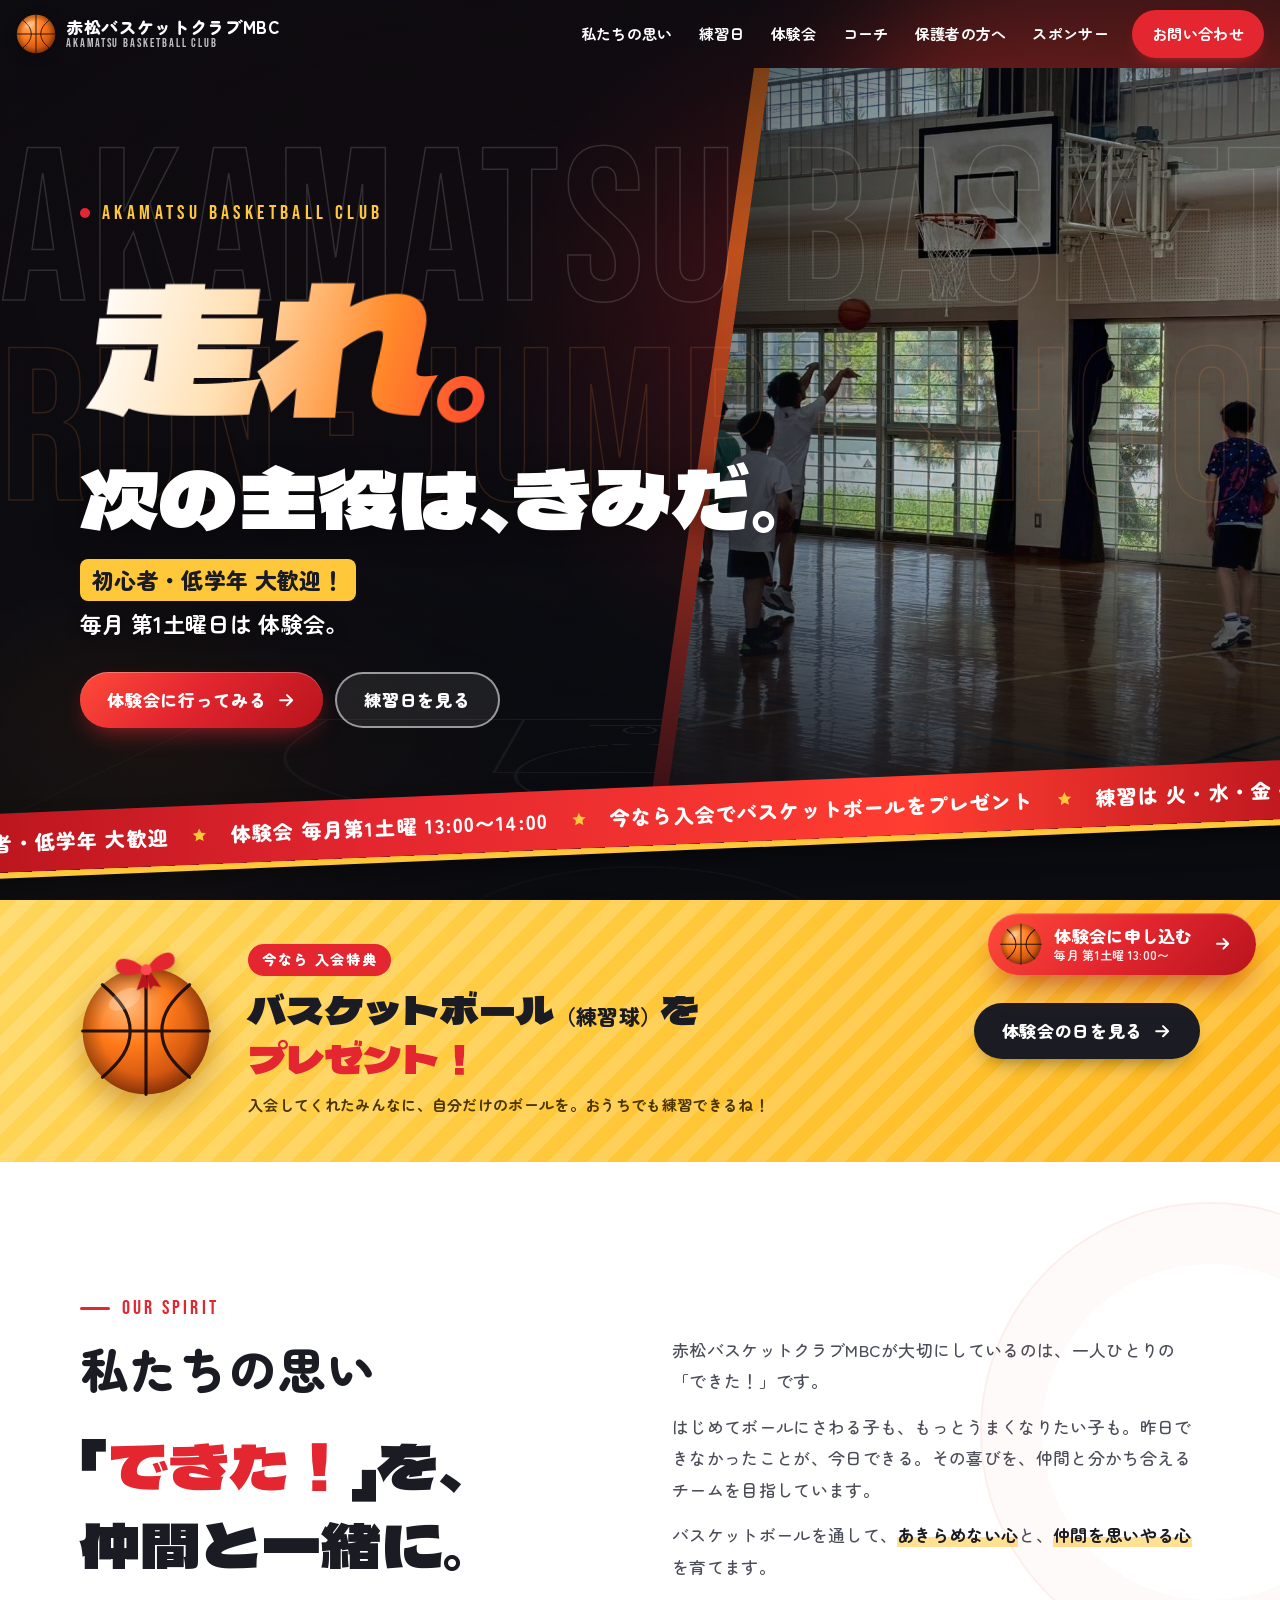
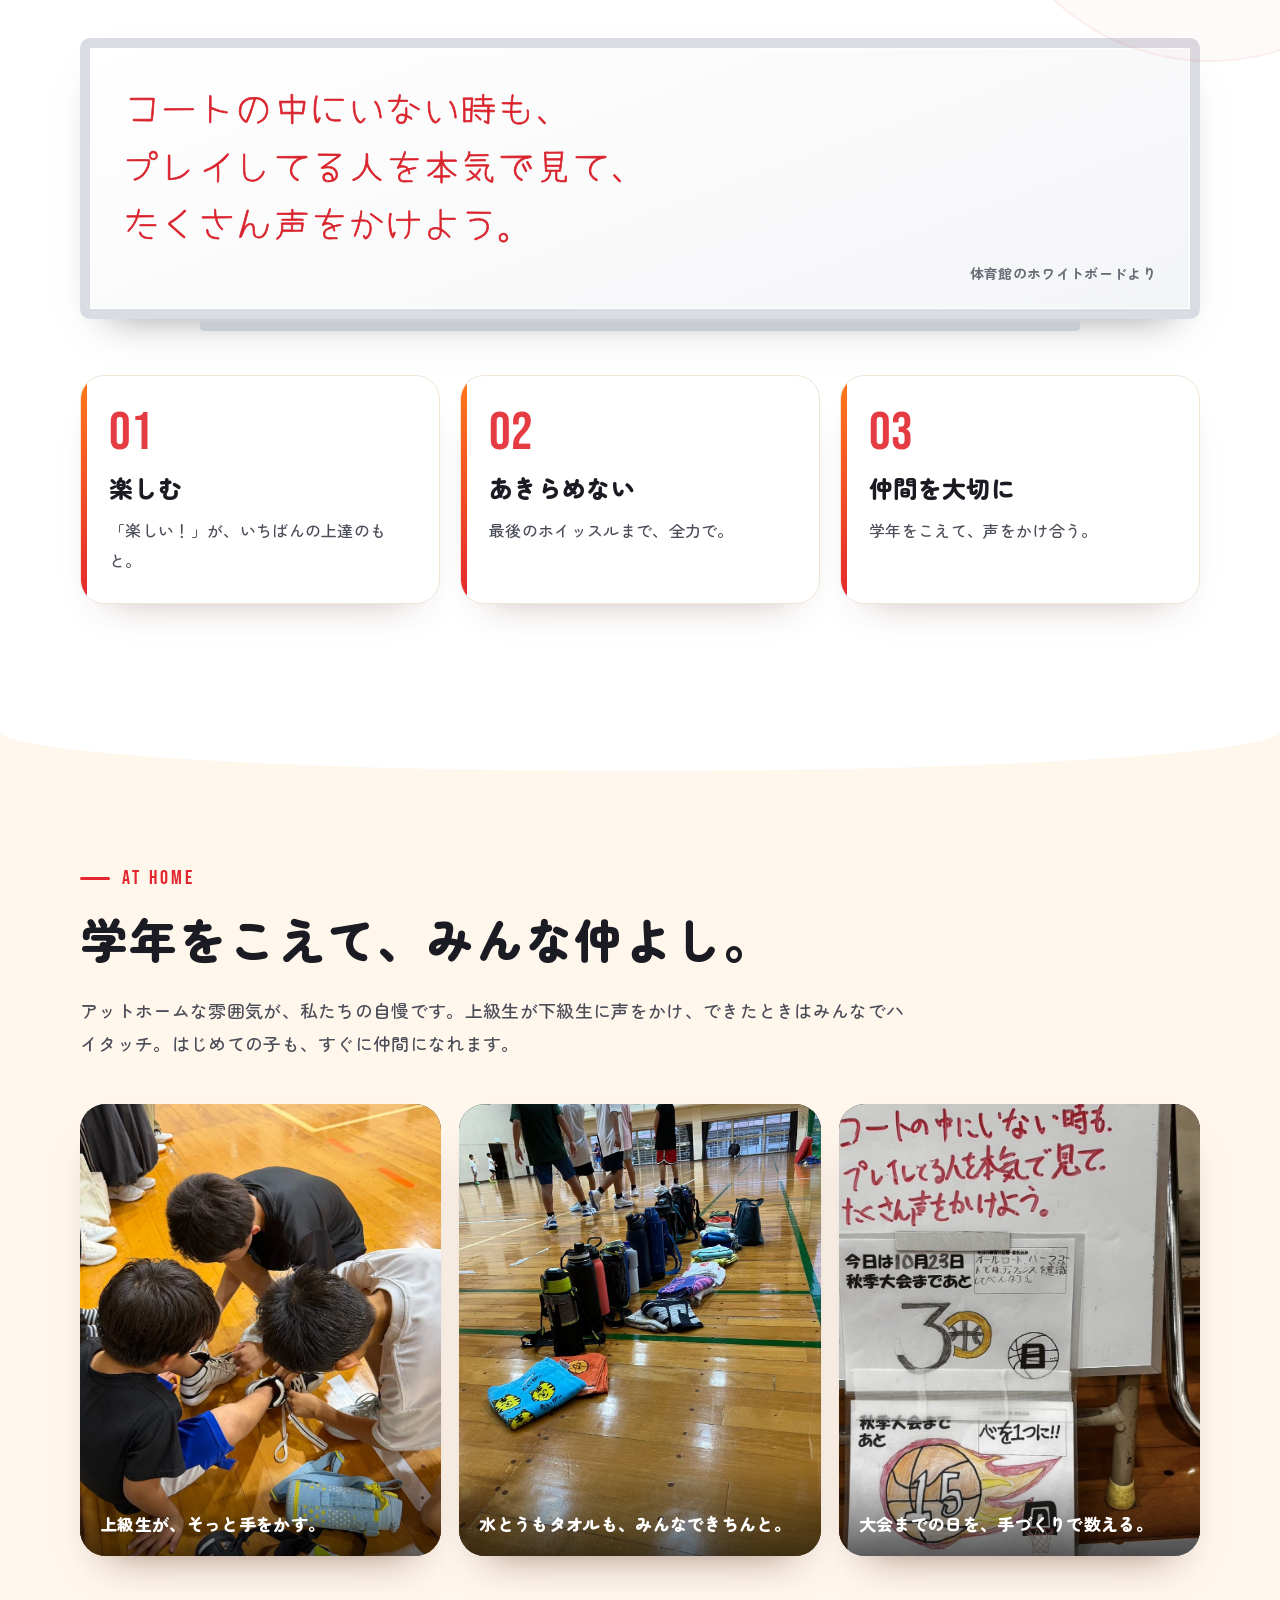
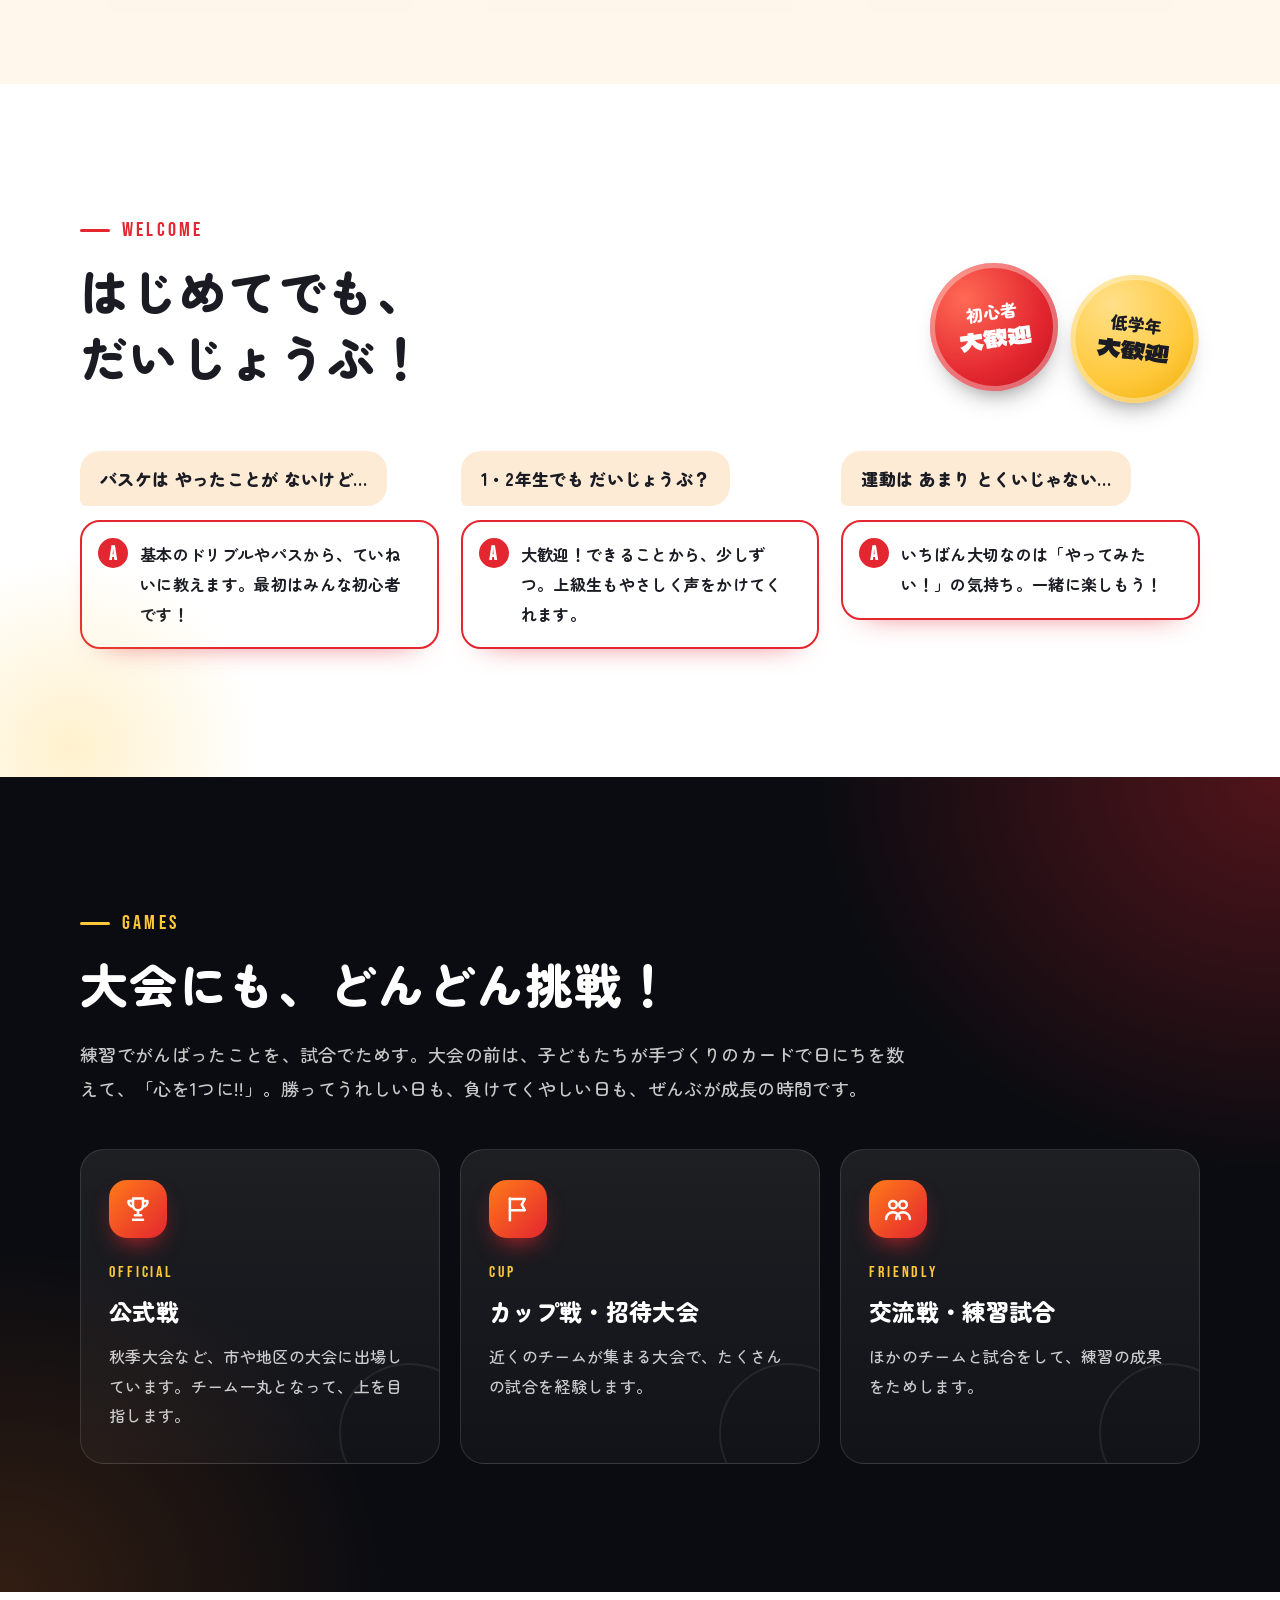
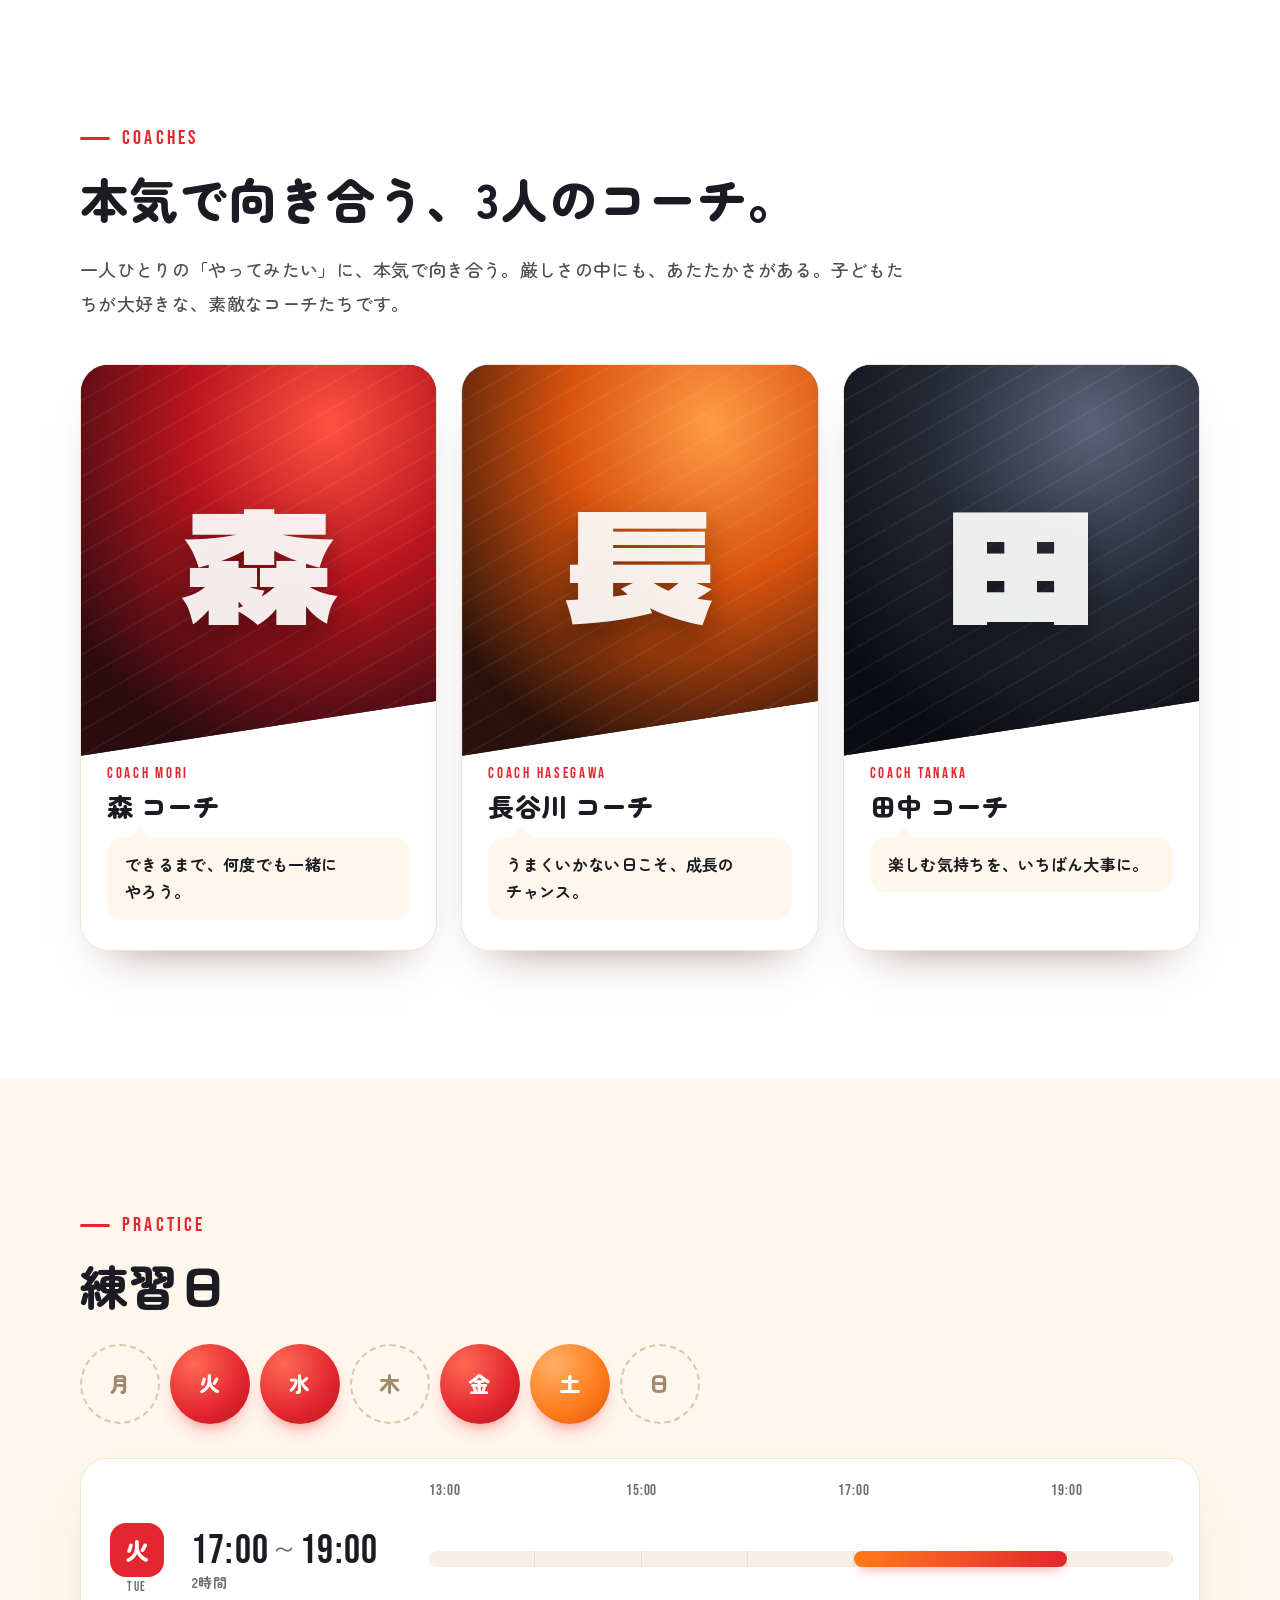
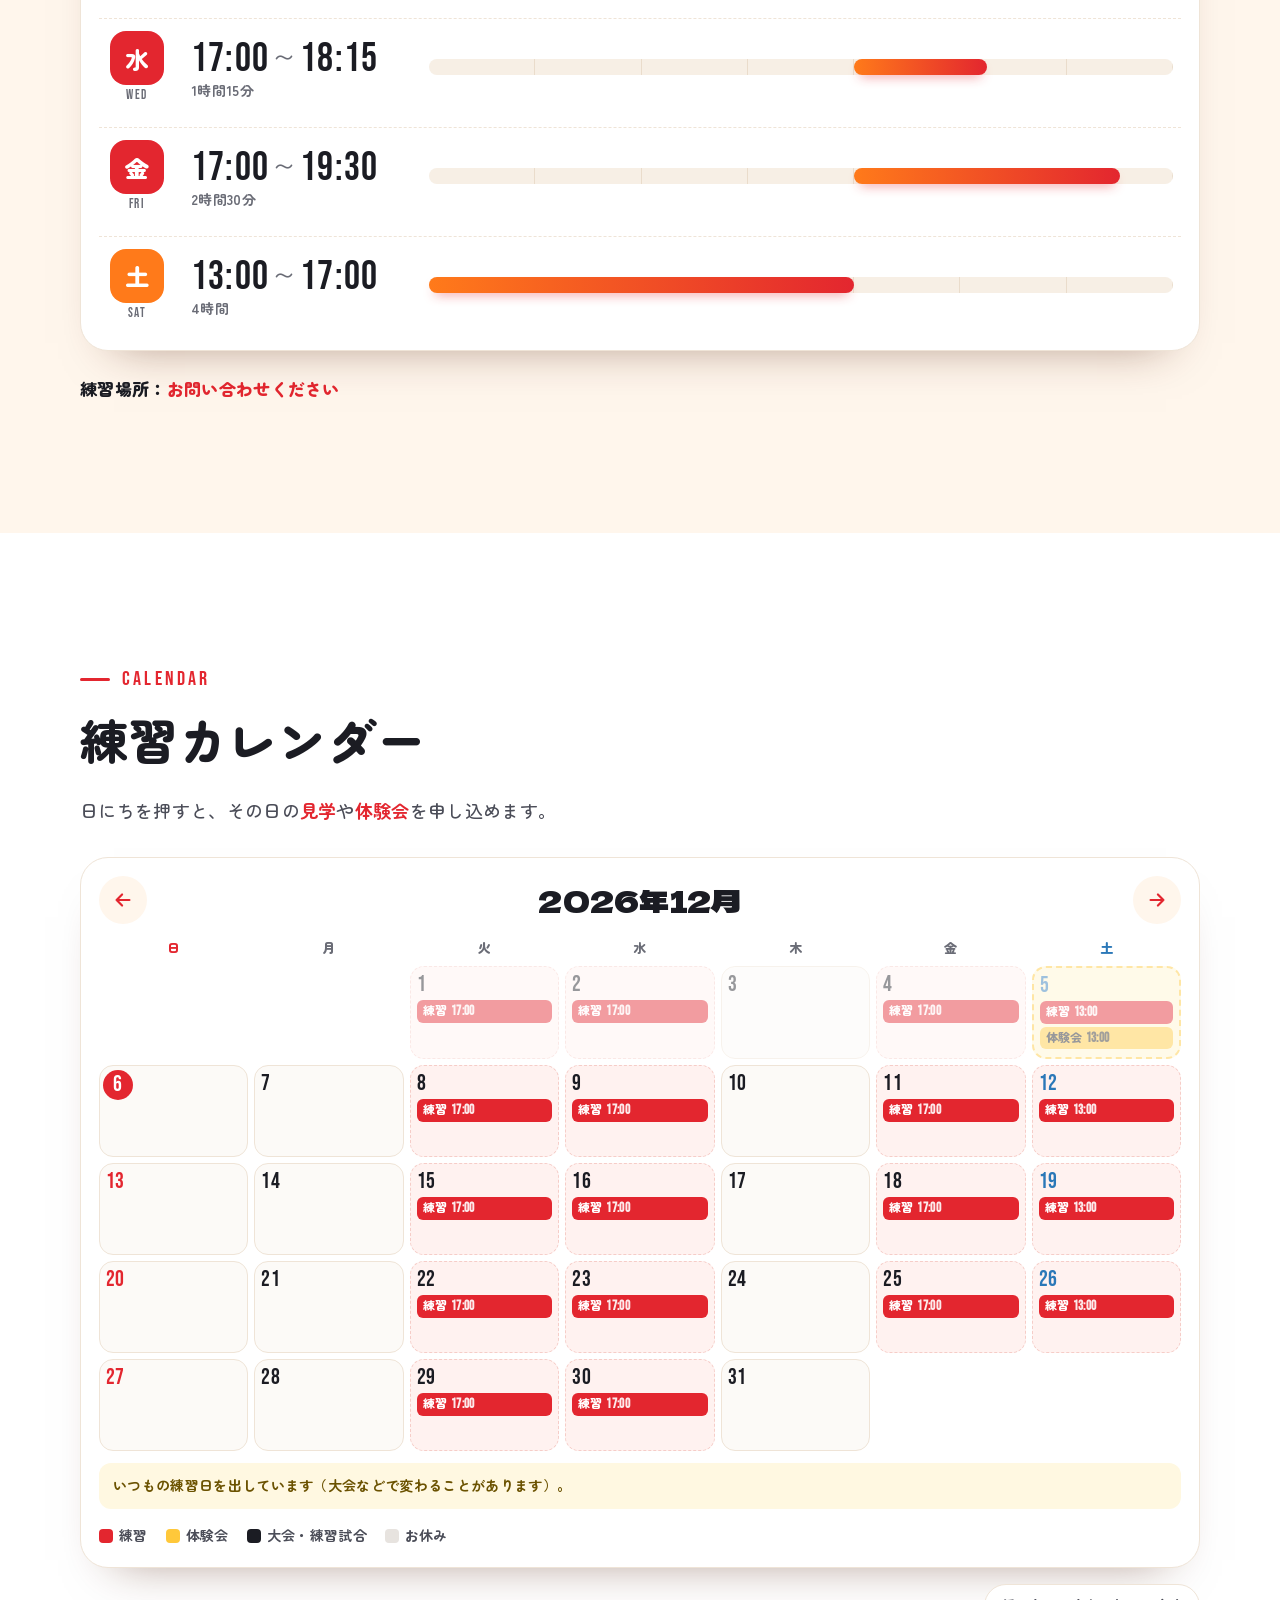
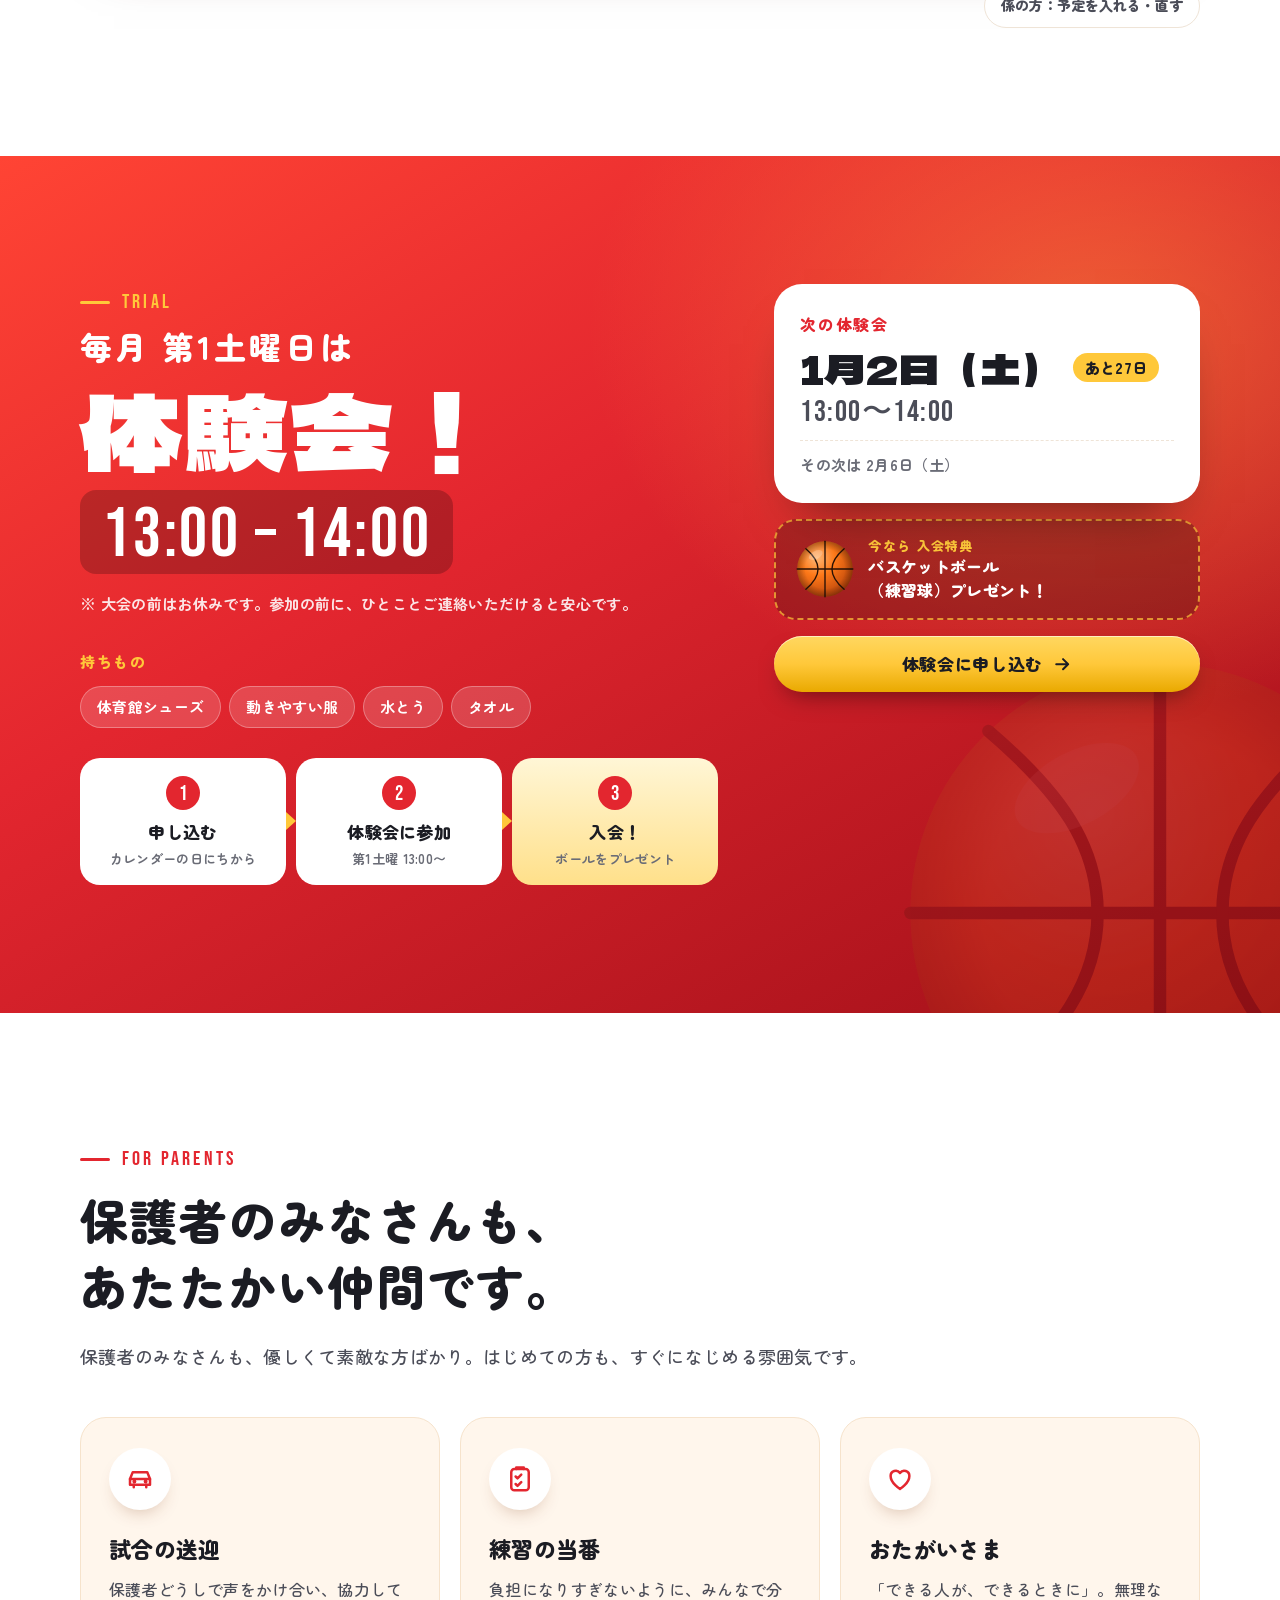
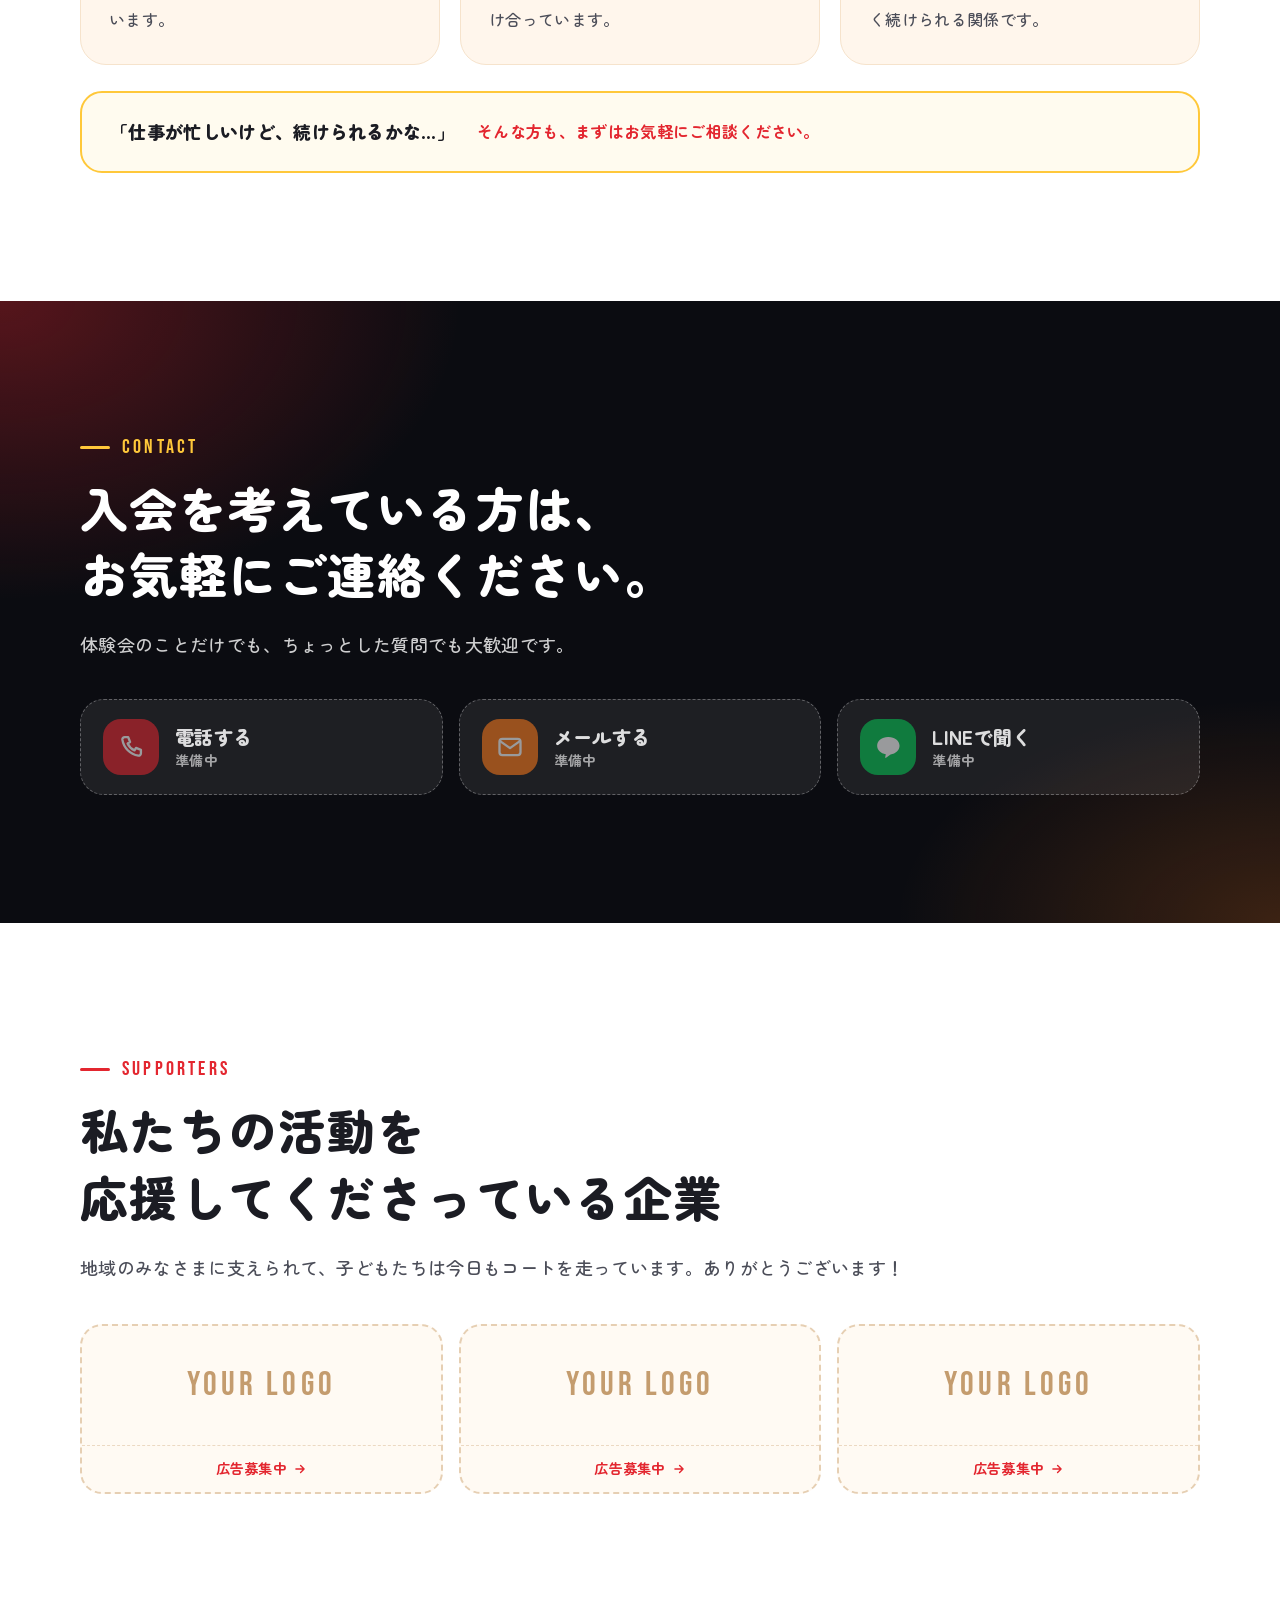
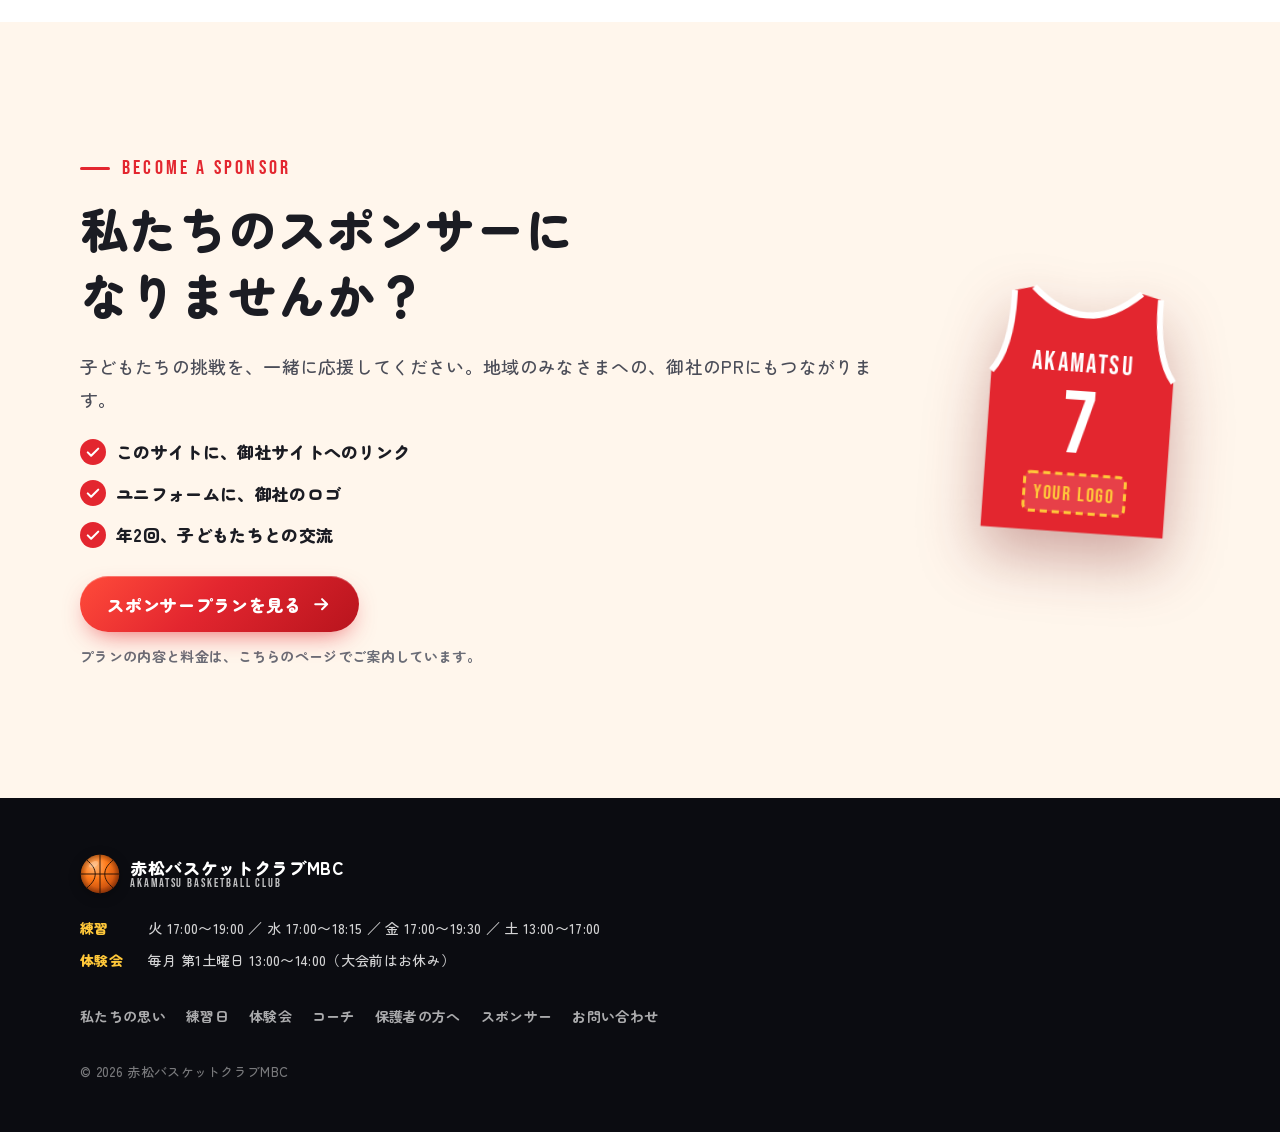
==== commit 5e4e3cf4: "クラブ名を「赤松バスケットクラブMBC」に Co-Authored-By: Claude Opus 5.5 <noreply@anthropic.com>" ====
--- a/index.html
+++ b/index.html
@@ -3,11 +3,11 @@
 <head>
 <meta charset="utf-8">
 <meta name="viewport" content="width=device-width, initial-scale=1, viewport-fit=cover">
-<title>赤松バスケットクラブ｜初心者・低学年 大歓迎！小学生のバスケットボールクラブ</title>
-<meta name="description" content="赤松バスケットクラブの公式サイト。初心者・低学年大歓迎！練習は火・水・金・土。毎月第1土曜日の13時から体験会を開いています。今なら入会でバスケットボール（練習球）をプレゼント。">
+<title>赤松バスケットクラブMBC｜初心者・低学年 大歓迎！小学生のバスケットボールクラブ</title>
+<meta name="description" content="赤松バスケットクラブMBCの公式サイト。初心者・低学年大歓迎！練習は火・水・金・土。毎月第1土曜日の13時から体験会を開いています。今なら入会でバスケットボール（練習球）をプレゼント。">
 <meta name="theme-color" content="#0b0c11">
 <meta property="og:type" content="website">
-<meta property="og:title" content="赤松バスケットクラブ">
+<meta property="og:title" content="赤松バスケットクラブMBC">
 <meta property="og:description" content="初心者・低学年大歓迎！毎月第1土曜日は体験会。今なら入会でバスケットボールをプレゼント。">
 <link rel="icon" href="data:image/svg+xml,%3Csvg xmlns='http://www.w3.org/2000/svg' viewBox='0 0 100 100'%3E%3Ccircle cx='50' cy='50' r='46' fill='%23ff7a1a'/%3E%3Cg fill='none' stroke='%232a1206' stroke-width='5'%3E%3Cpath d='M50 4v92M4 50h92M18 18c13 11 20 20 20 32s-7 21-20 32M82 18c-13 11-20 20-20 32s7 21 20 32'/%3E%3C/g%3E%3C/svg%3E">
 <link rel="preconnect" href="https://fonts.googleapis.com">
@@ -64,10 +64,10 @@
 
 <!-- ============ ヘッダー ============ -->
 <header class="site-header" id="siteHeader">
-  <a class="brand" href="#top" aria-label="赤松バスケットクラブ トップへ">
+  <a class="brand" href="#top" aria-label="赤松バスケットクラブMBC トップへ">
     <svg class="brand-ball" aria-hidden="true"><use href="#ball"/></svg>
     <span class="brand-text">
-      <span class="brand-ja">赤松バスケットクラブ</span>
+      <span class="brand-ja">赤松バスケットクラブMBC</span>
       <span class="brand-en">AKAMATSU BASKETBALL CLUB</span>
     </span>
   </a>
@@ -133,7 +133,7 @@
   <div class="hero-inner">
     <p class="hero-kicker" style="--i:0"><span class="dot"></span>AKAMATSU BASKETBALL CLUB</p>
     <h1 class="hero-title">
-      <span class="sr-only">赤松バスケットクラブ　走れ。跳べ。決めろ。</span>
+      <span class="sr-only">赤松バスケットクラブMBC　走れ。跳べ。決めろ。</span>
       <span class="rot" style="--i:1" aria-hidden="true"><span class="rot-track"><span>走れ。</span><span>跳べ。</span><span>決めろ。</span><span>走れ。</span></span></span>
       <span class="hero-main" style="--i:2">次の主役は、<br class="sp-only">きみだ。</span>
     </h1>
@@ -194,7 +194,7 @@
         <p class="about-lead reveal">「<em>できた！</em>」を、<br>仲間と一緒に。</p>
       </div>
       <div class="about-body reveal">
-        <p>赤松バスケットクラブが大切にしているのは、一人ひとりの「できた！」です。</p>
+        <p>赤松バスケットクラブMBCが大切にしているのは、一人ひとりの「できた！」です。</p>
         <p>はじめてボールにさわる子も、もっとうまくなりたい子も。昨日できなかったことが、今日できる。その喜びを、仲間と分かち合えるチームを目指しています。</p>
         <p>バスケットボールを通して、<strong>あきらめない心</strong>と、<strong>仲間を思いやる心</strong>を育てます。</p>
       </div>
@@ -539,7 +539,7 @@
   <div class="wrap footer-inner">
     <a class="brand" href="#top">
       <svg class="brand-ball" aria-hidden="true"><use href="#ball"/></svg>
-      <span class="brand-text"><span class="brand-ja">赤松バスケットクラブ</span><span class="brand-en">AKAMATSU BASKETBALL CLUB</span></span>
+      <span class="brand-text"><span class="brand-ja">赤松バスケットクラブMBC</span><span class="brand-en">AKAMATSU BASKETBALL CLUB</span></span>
     </a>
     <dl class="footer-info">
       <div><dt>練習</dt><dd>火 17:00〜19:00 ／ 水 17:00〜18:15 ／ 金 17:00〜19:30 ／ 土 13:00〜17:00</dd></div>
@@ -548,7 +548,7 @@
     <nav class="footer-nav" aria-label="フッターメニュー">
       <a href="#about">私たちの思い</a><a href="#schedule">練習日</a><a href="#trial">体験会</a><a href="#coaches">コーチ</a><a href="#parents">保護者の方へ</a><a href="#sponsor">スポンサー</a><a href="#contact">お問い合わせ</a>
     </nav>
-    <p class="copy">© <span id="year">2026</span> 赤松バスケットクラブ</p>
+    <p class="copy">© <span id="year">2026</span> 赤松バスケットクラブMBC</p>
   </div>
 </footer>
 
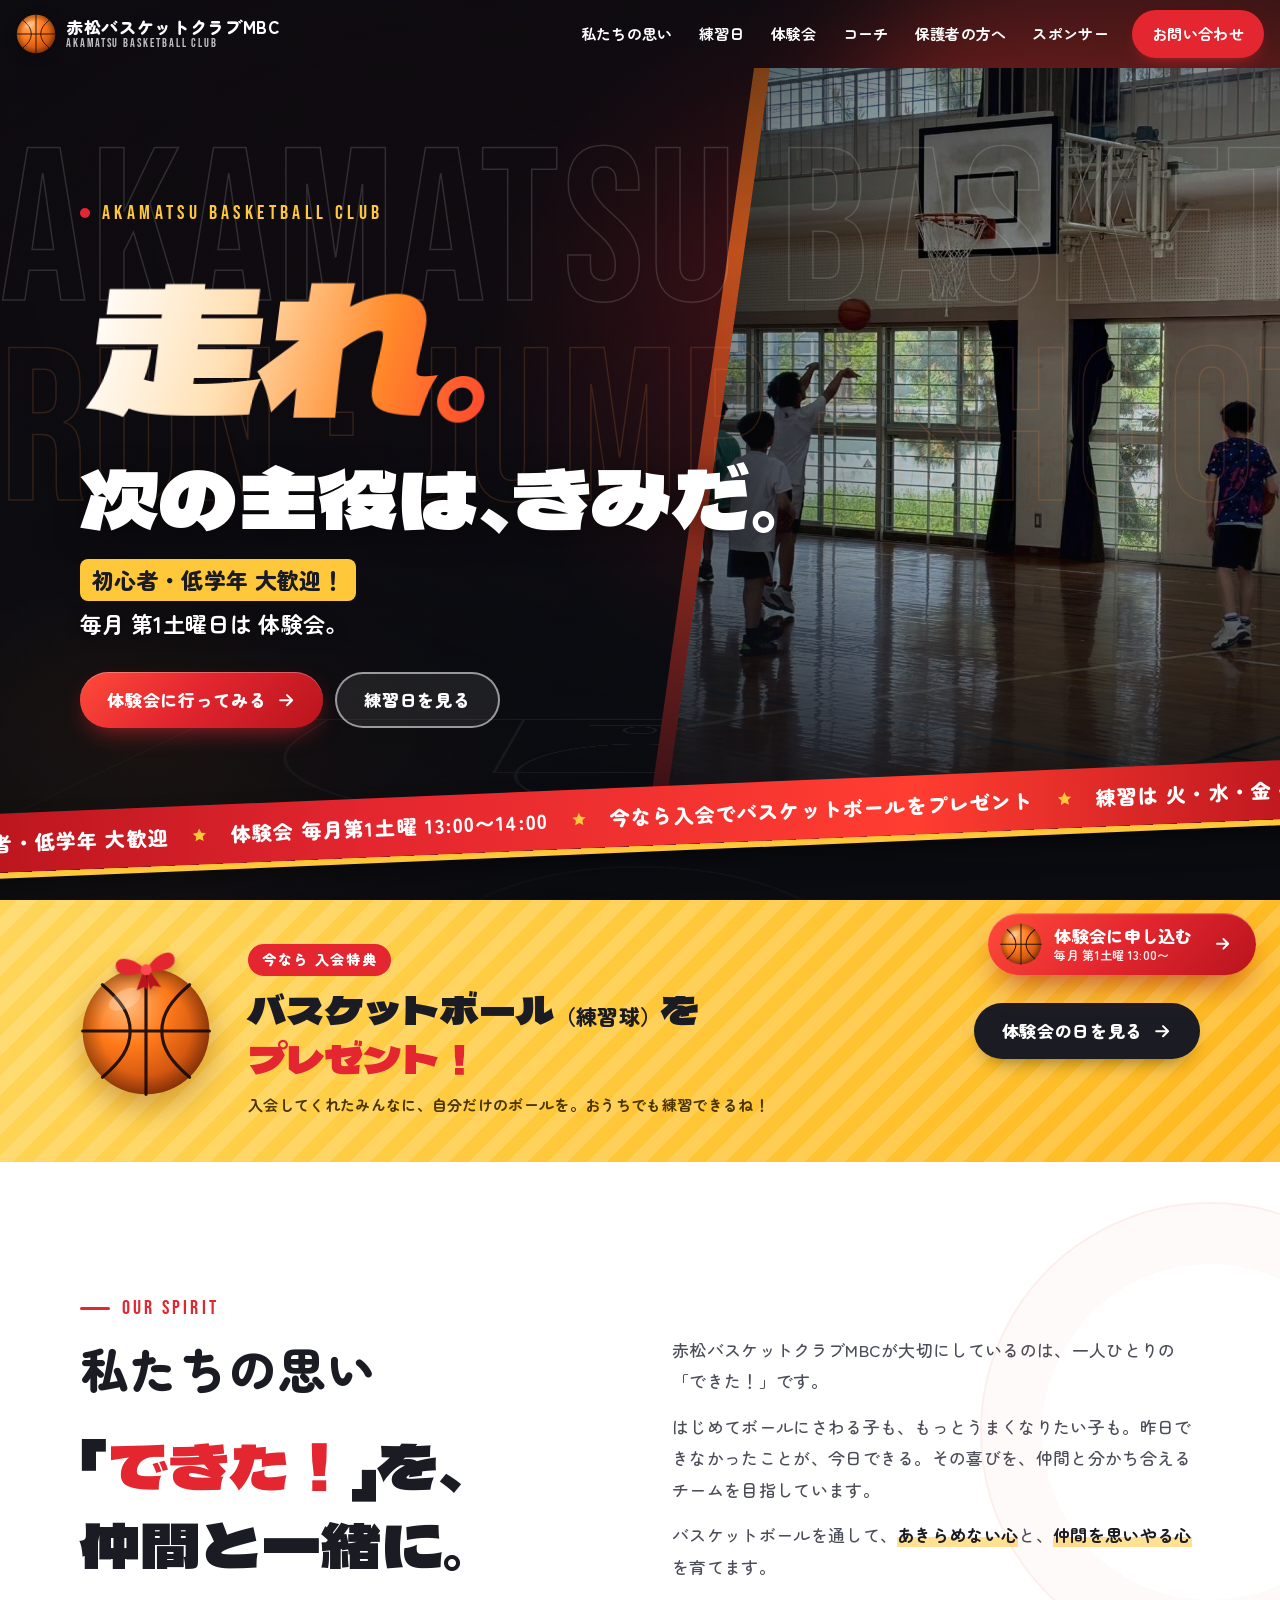
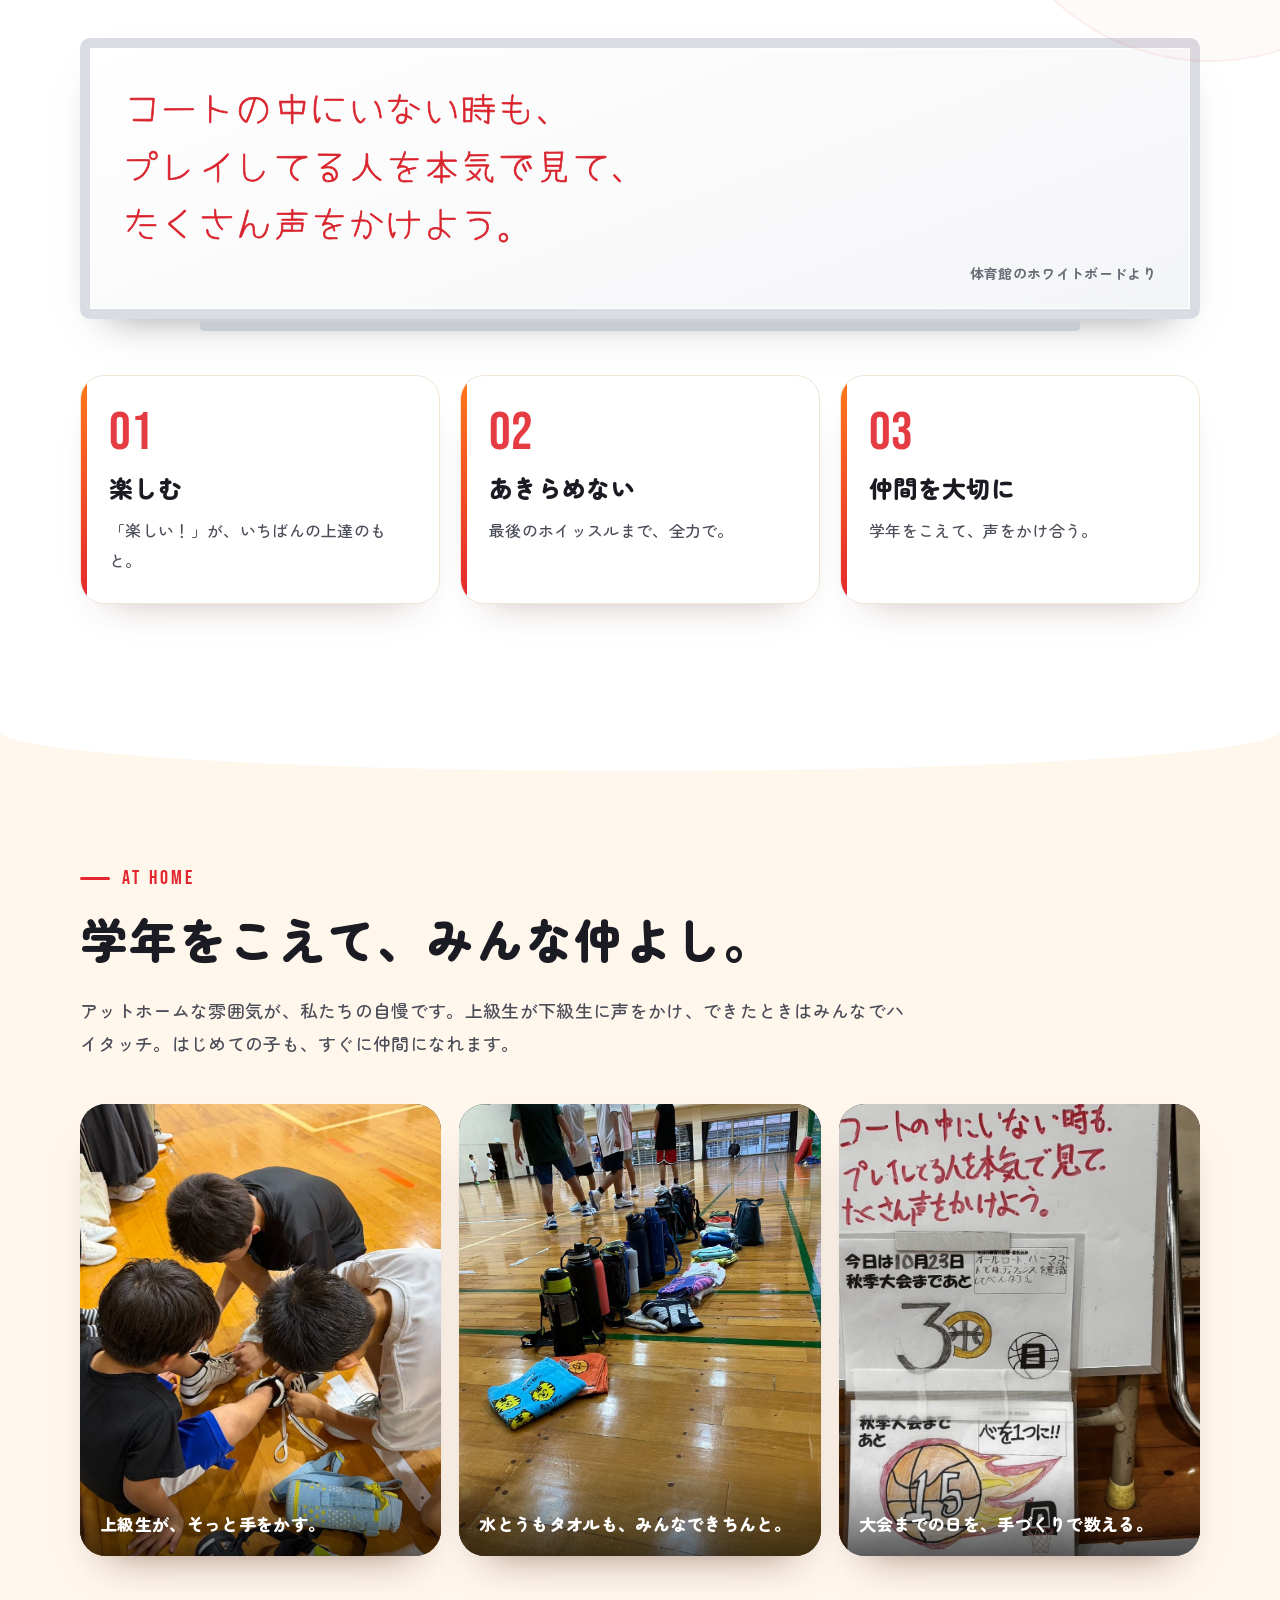
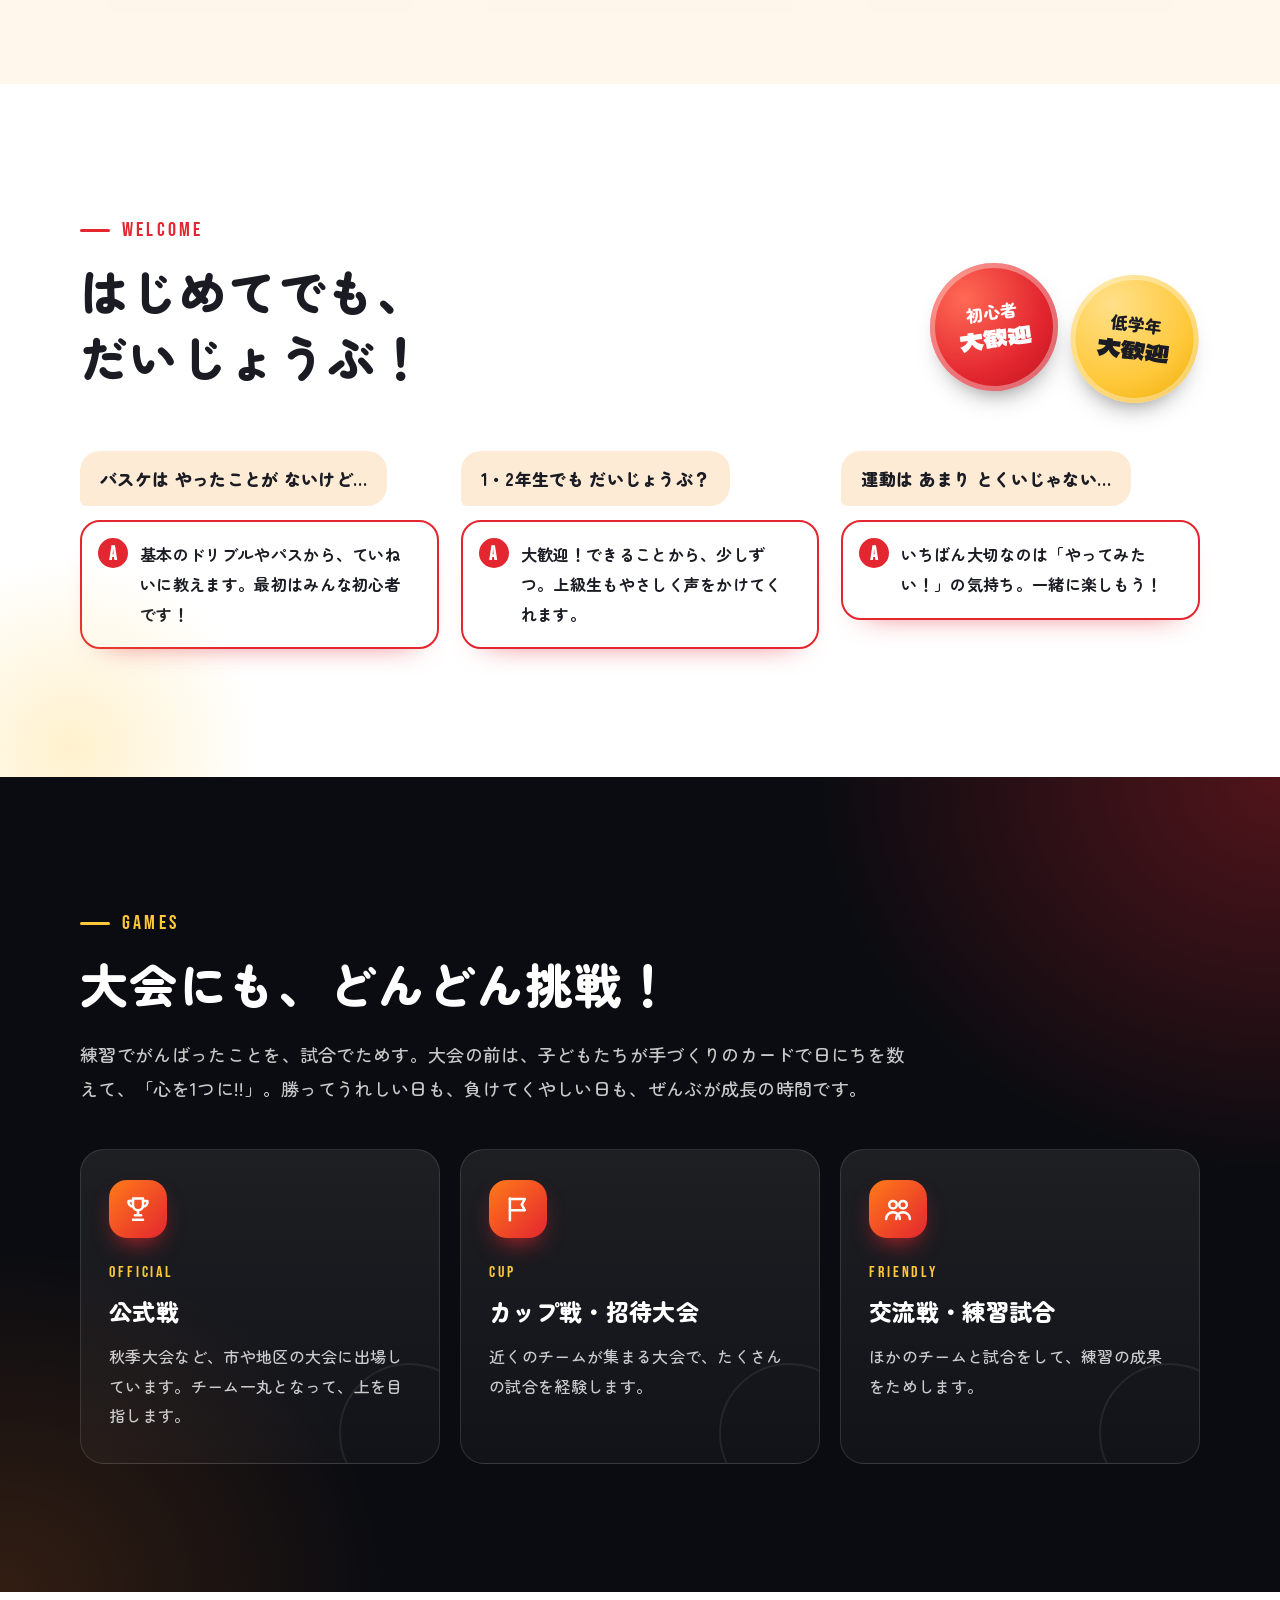
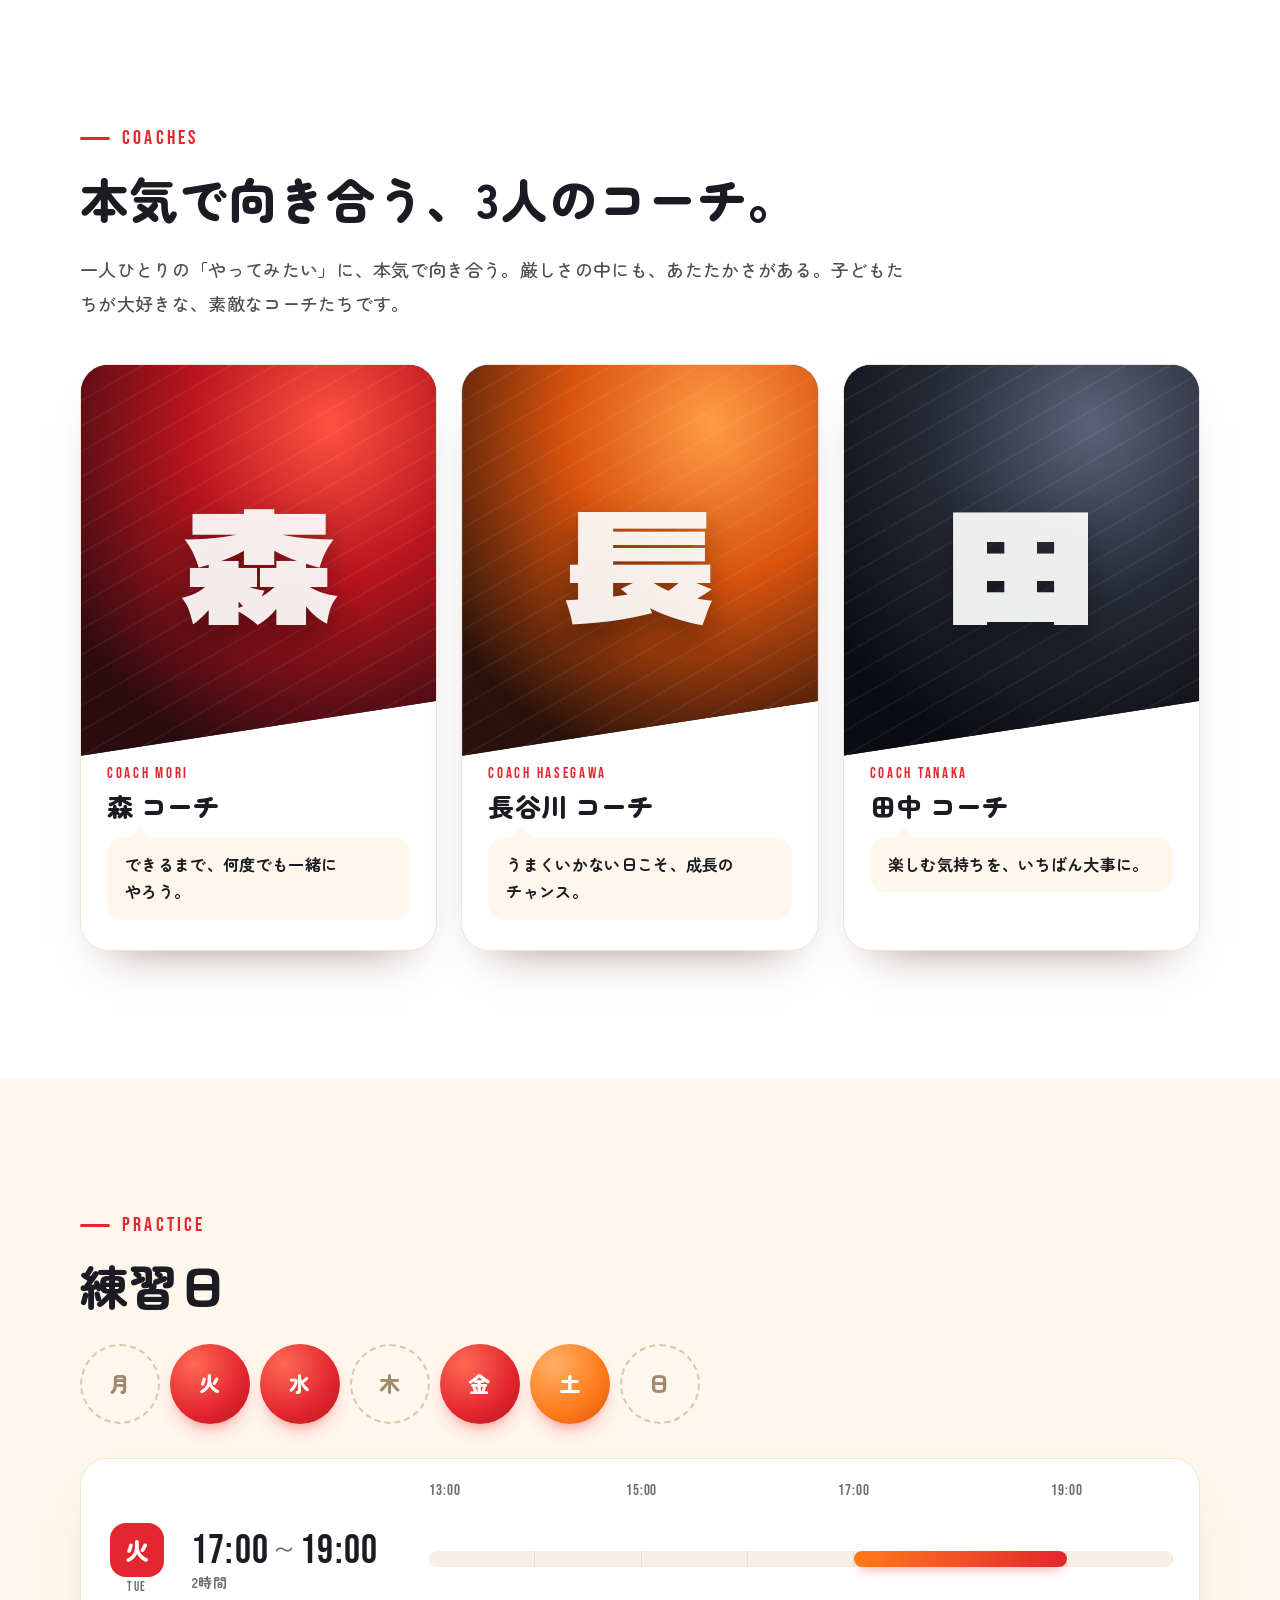
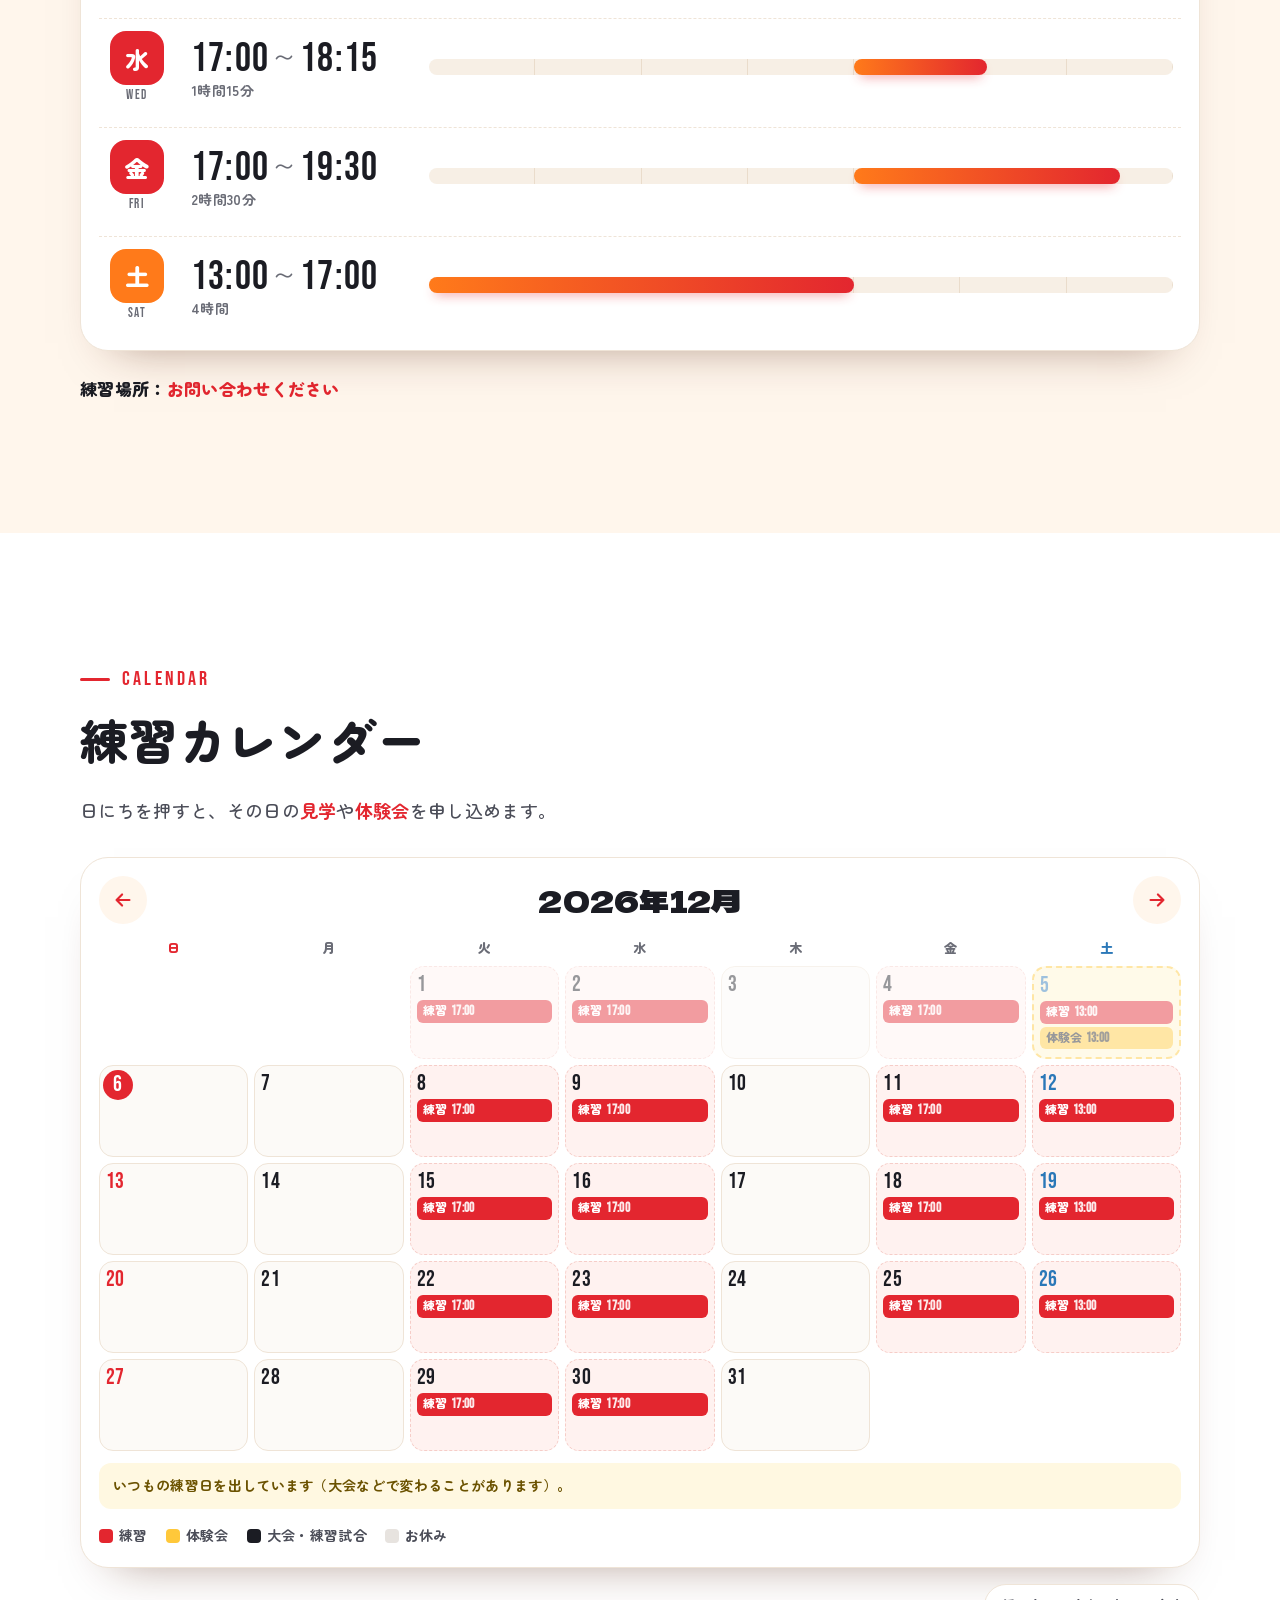
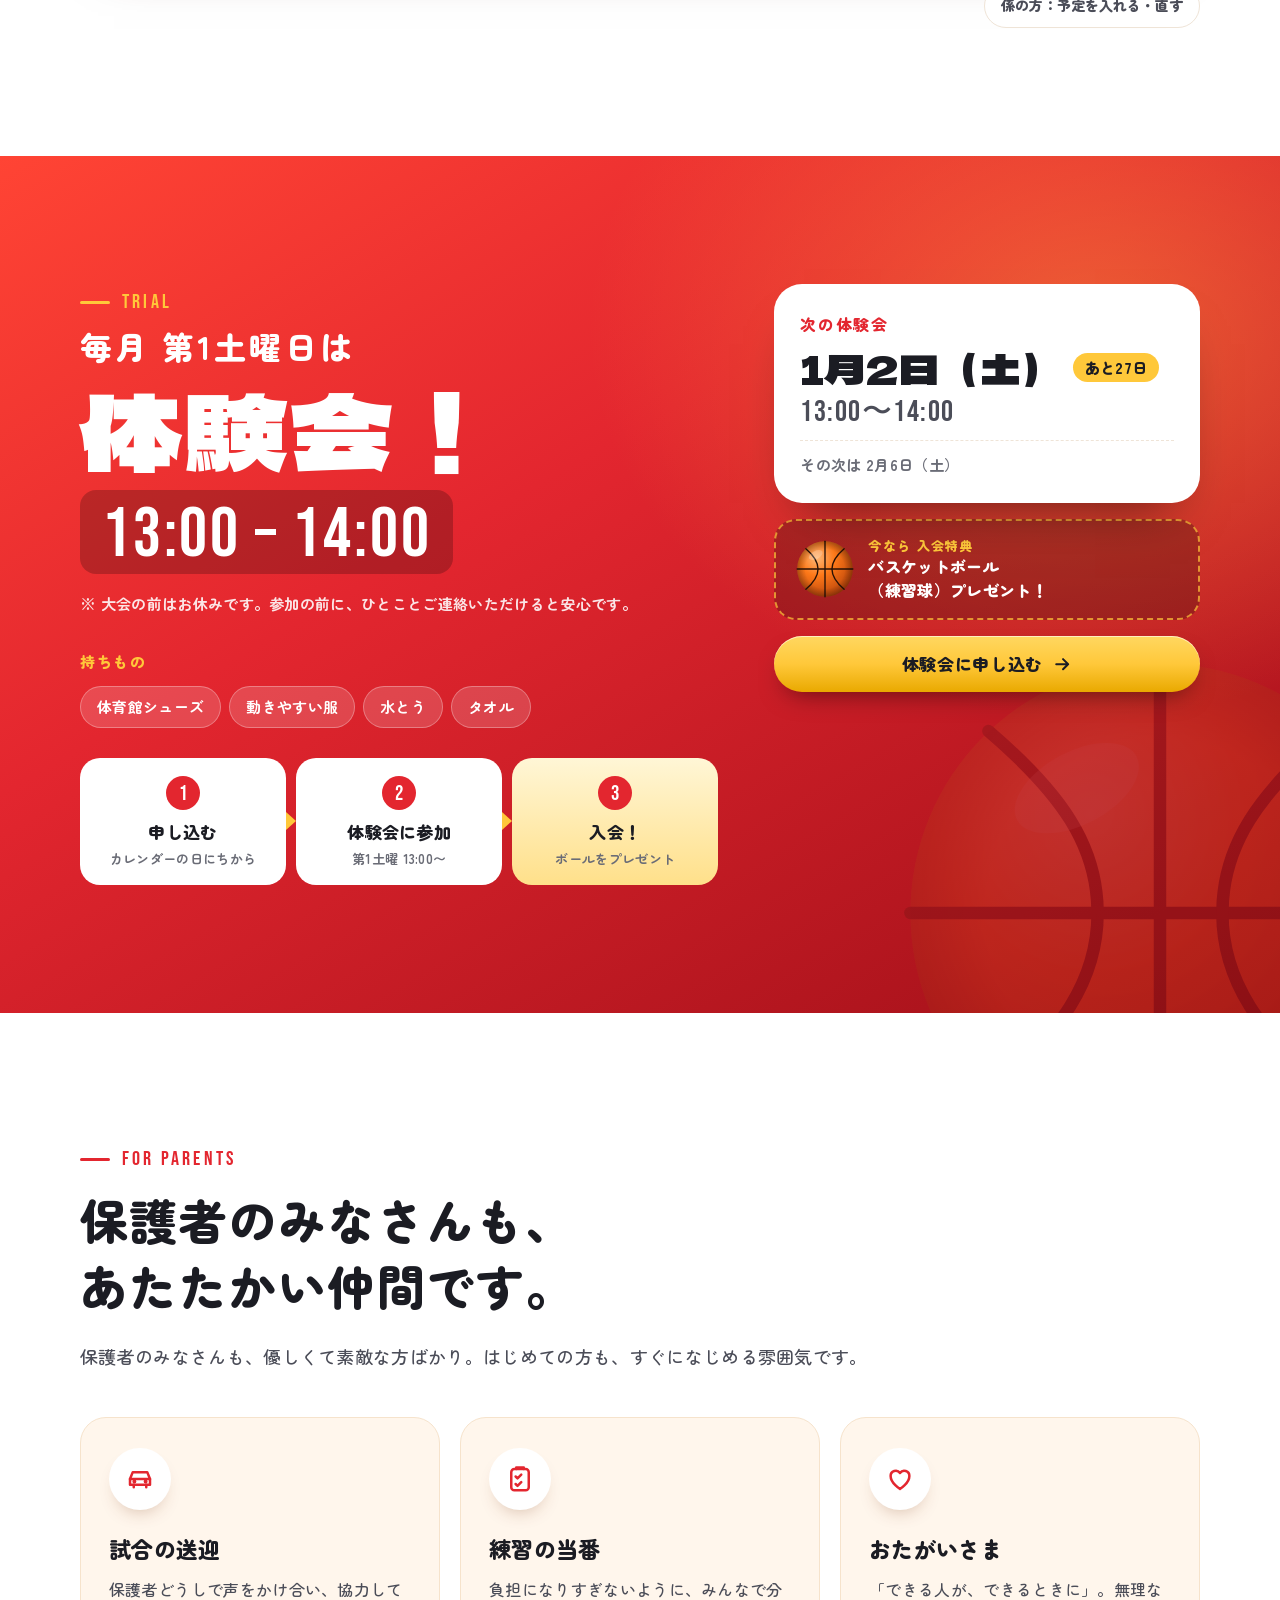
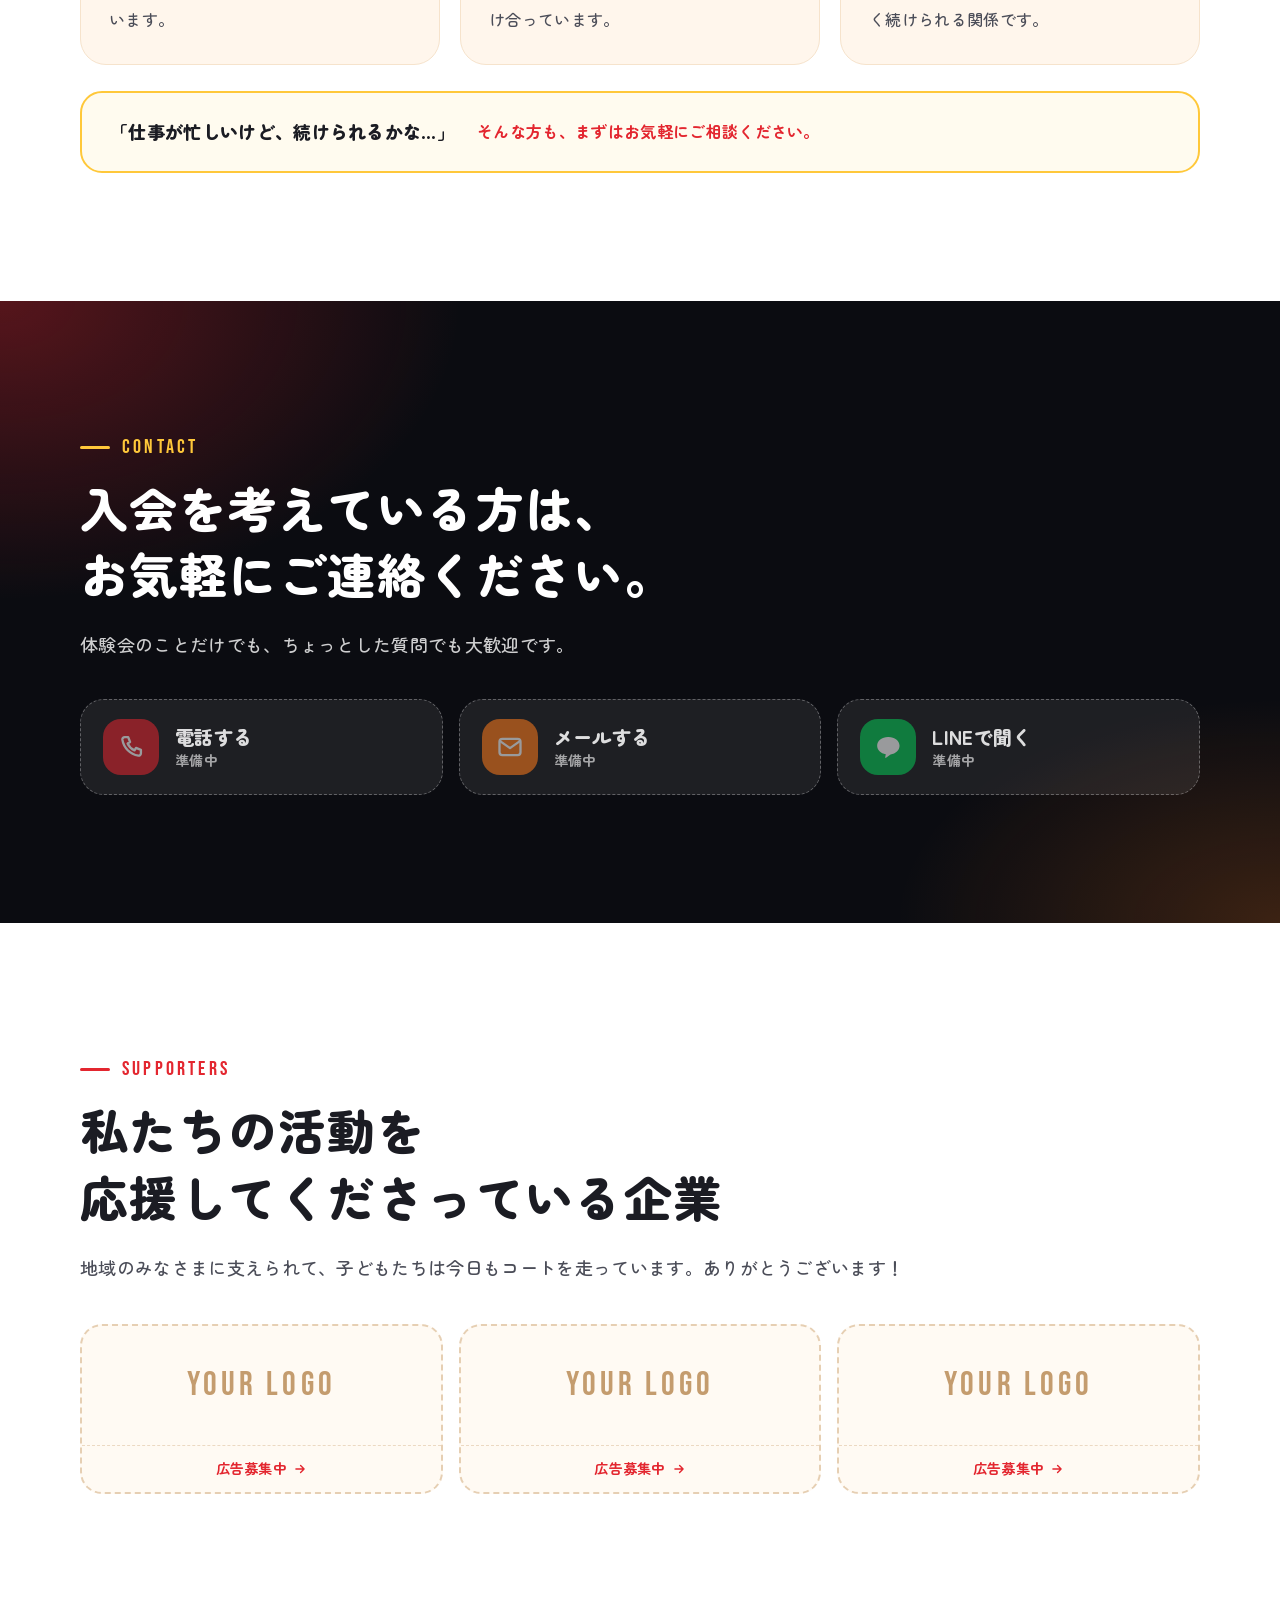
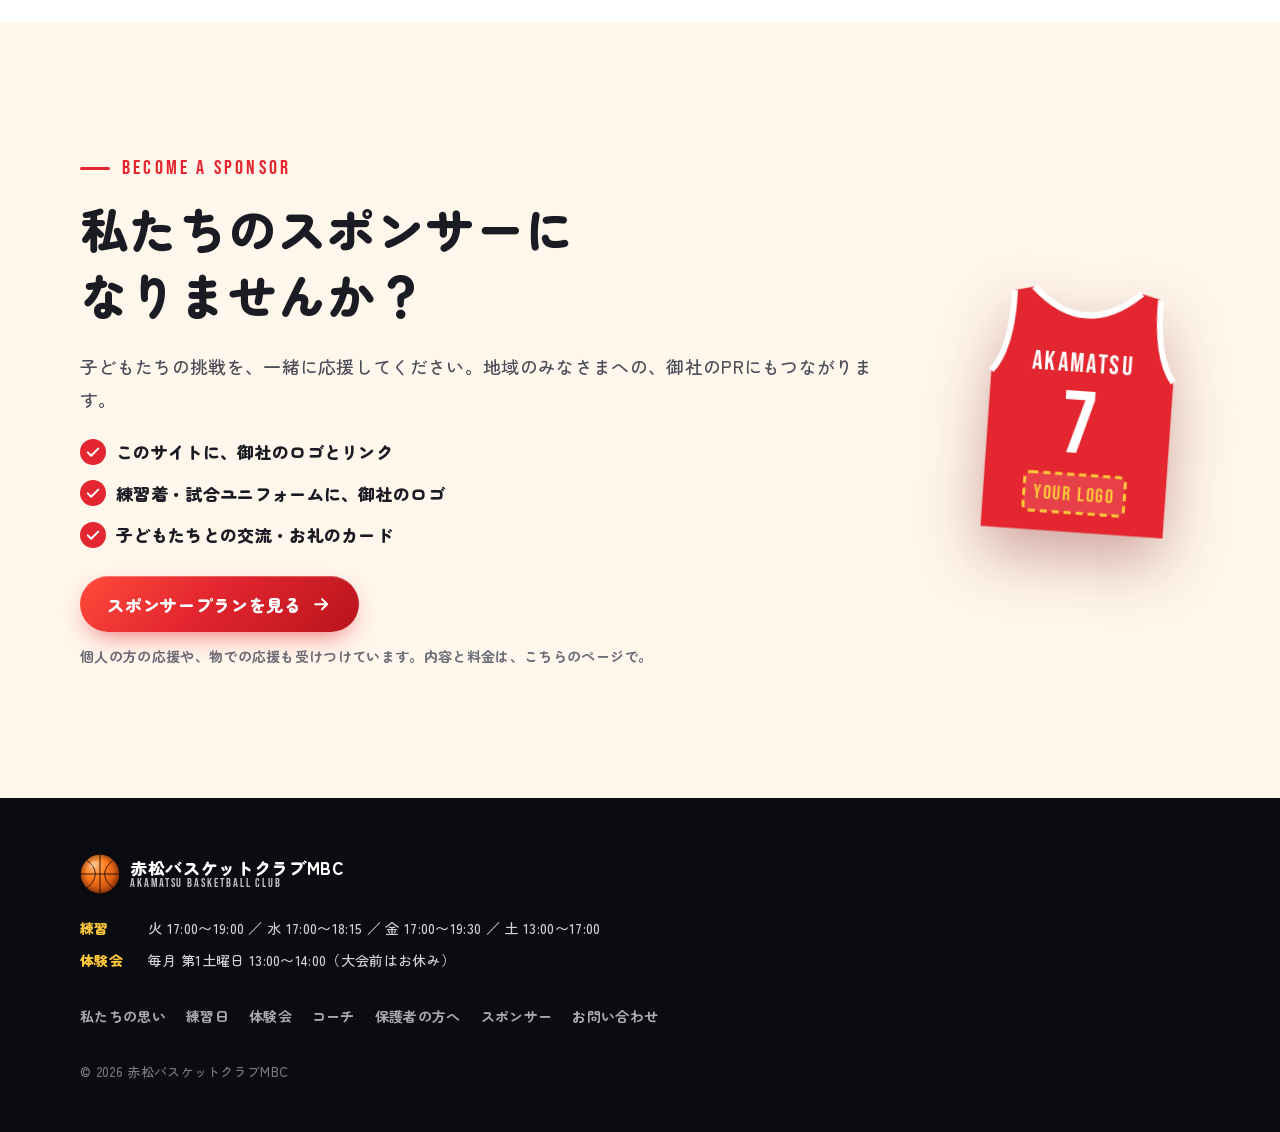
==== commit 951c1fab: "スポンサーのページを作り直し（応援プラン・試合ユニフォームの枠・はじまりの応援団・物での応援） Co-Authored-By: Claude Opus 5.5 <noreply@anthropic.c" ====
--- a/index.html
+++ b/index.html
@@ -499,6 +499,7 @@
     <p class="lead">地域のみなさまに支えられて、子どもたちは今日もコートを走っています。ありがとうございます！</p>
     <!-- 企業は js/site-data.js の sponsors に足すと、ここに並びます -->
     <div class="sponsor-grid" id="sponsorGrid"></div>
+    <p class="supporter-names" id="supporterNames" hidden></p>
   </div>
 </section>
 
@@ -511,12 +512,12 @@
         <h2>私たちのスポンサーに<br>なりませんか？</h2>
         <p class="lead">子どもたちの挑戦を、一緒に応援してください。地域のみなさまへの、御社のPRにもつながります。</p>
         <ul class="perks">
-          <li><svg class="ico" aria-hidden="true"><use href="#i-check"/></svg>このサイトに、御社サイトへのリンク</li>
-          <li><svg class="ico" aria-hidden="true"><use href="#i-check"/></svg>ユニフォームに、御社のロゴ</li>
-          <li><svg class="ico" aria-hidden="true"><use href="#i-check"/></svg>年2回、子どもたちとの交流</li>
+          <li><svg class="ico" aria-hidden="true"><use href="#i-check"/></svg>このサイトに、御社のロゴとリンク</li>
+          <li><svg class="ico" aria-hidden="true"><use href="#i-check"/></svg>練習着・試合ユニフォームに、御社のロゴ</li>
+          <li><svg class="ico" aria-hidden="true"><use href="#i-check"/></svg>子どもたちとの交流・お礼のカード</li>
         </ul>
         <a class="btn btn-primary" href="sponsor.html">スポンサープランを見る<svg class="ico" aria-hidden="true"><use href="#i-arrow"/></svg></a>
-        <p class="perks-note">プランの内容と料金は、こちらのページでご案内しています。</p>
+        <p class="perks-note">個人の方の応援や、物での応援も受けつけています。内容と料金は、こちらのページで。</p>
       </div>
       <div class="sponsor-art" aria-hidden="true">
         <svg class="jersey" viewBox="0 0 200 220">
--- a/css/style.css
+++ b/css/style.css
@@ -1620,3 +1620,112 @@
 .sponsor-page { padding-top: clamp(48px, 7vw, 80px); }
 /* 申し込みの窓を開いている間は、下の申し込みボタンを隠す */
 .sheet-open .sticky-cta { transform: translateY(160%); }
+
+/* ---------- スポンサーのページ（2026-11-10 作り直し：応援プラン／試合ユニフォームの枠／物での応援） ---------- */
+.burst-first { text-decoration: none; width: 132px; height: 132px; font-size: 14px; }
+.burst-first b { font-size: 27px; }
+.tier-head { display: flex; flex-wrap: wrap; align-items: center; gap: 8px 16px; margin-top: clamp(48px, 6vw, 72px); }
+.tier-title { display: flex; align-items: center; gap: 12px; font-weight: 900; font-size: clamp(22px, 2.6vw, 28px); line-height: 1.4; }
+.tier-no { display: grid; place-content: center; width: 40px; height: 40px; flex: none; border-radius: 50%; background: var(--red); color: #fff; font-family: var(--f-en); font-weight: 400; font-size: 24px; line-height: 1; }
+.tier-no-ico .ico { width: 22px; height: 22px; }
+.tier-sub { padding: 3px 14px; border-radius: 999px; background: var(--paper); border: 1px solid var(--line); font-weight: 800; font-size: 14px; color: var(--ink-2); }
+.tier-head + .plans { margin-top: 22px; }
+.plan-who { margin-top: auto; padding-top: 16px; font-size: 14px; font-weight: 700; color: var(--ink-3); }
+.plan-wear { border: 2px solid #f3c2b8; }
+.plan-wear .plan-tag { color: var(--red); }
+.plan-price em.is-full, .slot-left.is-full { background: #ece6de; color: var(--ink-3); }
+
+.thanks { display: flex; flex-wrap: wrap; align-items: center; gap: 8px 22px; margin-top: 18px; padding: 16px 22px; border-radius: 20px; background: var(--paper); border: 2px dashed #ecd9c2; }
+.thanks-title { display: flex; align-items: center; gap: 8px; font-weight: 900; color: var(--red); }
+.thanks-title .ico { width: 22px; height: 22px; }
+.thanks-list { display: flex; flex-wrap: wrap; gap: 4px 20px; font-weight: 700; }
+.thanks-list li { position: relative; padding-left: 16px; }
+.thanks-list li::before { content: ""; position: absolute; left: 2px; top: .75em; width: 7px; height: 7px; border-radius: 50%; background: var(--red); }
+
+.uni { background: var(--paper); }
+.uni .tier-head { margin-top: 0; }
+.uni-lead { margin-top: 14px; }
+.uni-body { display: grid; grid-template-columns: minmax(0, 1.1fr) minmax(0, 1fr); gap: 32px 44px; align-items: center; margin-top: 36px; }
+.uni-fig svg { width: 100%; height: auto; overflow: visible; }
+.uni-fig .zone { fill: rgba(255, 255, 255, .16); stroke: var(--gold); stroke-width: 2.5; stroke-dasharray: 6 4; }
+.uni-fig .pin { fill: var(--gold); stroke: #fff; stroke-width: 3; }
+.uni-fig .pin-t { font-family: var(--f-en); font-size: 20px; text-anchor: middle; fill: var(--ink); }
+.uni-fig .cap { font-family: var(--f-body); font-weight: 900; font-size: 18px; text-anchor: middle; fill: var(--ink-2); }
+.slots { display: grid; gap: 14px; }
+.slot {
+  padding: 20px 24px 22px;
+  border-radius: 24px;
+  background: var(--paper);
+  border: 1px solid var(--line);
+  box-shadow: 0 20px 40px -32px rgba(80, 30, 10, .6);
+}
+.slot-top { display: flex; align-items: center; gap: 14px; }
+.slot-title { flex: 1; min-width: 0; }
+.slot-main { border: 3px solid var(--gold); background: linear-gradient(180deg, #fffaf0, #fff); box-shadow: 0 30px 50px -30px rgba(233, 169, 0, .7); }
+.slot-main .plan-tag { font-size: 16px; color: #b98500; }
+.slot-no { display: grid; place-content: center; width: 38px; height: 38px; border-radius: 50%; background: var(--gold); font-family: var(--f-en); font-size: 22px; line-height: 1; }
+.slot-name { font-weight: 900; font-size: 24px; line-height: 1.3; }
+.slot-name small { margin-left: 8px; font-size: 15px; color: var(--ink-3); }
+.slot .feat { margin-top: 12px; padding-left: 52px; gap: 8px; }
+.slot-side { display: grid; justify-items: end; gap: 6px; flex: none; text-align: right; }
+.slot-price { display: flex; align-items: baseline; gap: 4px; white-space: nowrap; }
+.slot-price b { font-family: var(--f-en); font-weight: 400; font-size: 40px; line-height: 1; letter-spacing: .02em; color: var(--red); }
+.slot-price span { font-weight: 900; font-size: 13px; color: var(--ink-2); }
+.slot-left { padding: 3px 12px; border-radius: 999px; background: var(--gold); font-weight: 900; font-size: 13px; white-space: nowrap; }
+.uni-notes { display: grid; gap: 6px; margin-top: 28px; padding: 18px 22px; border-radius: 18px; background: var(--cream); font-size: 14px; font-weight: 700; color: var(--ink-2); line-height: 1.75; }
+.uni-notes li { position: relative; padding-left: 1.4em; }
+.uni-notes li::before { content: "※"; position: absolute; left: 0; }
+@media (max-width: 960px) {
+  .uni-body { grid-template-columns: 1fr; }
+  .uni-fig { width: 100%; max-width: 560px; margin-inline: auto; }
+}
+@media (max-width: 560px) {
+  .slot { padding: 18px 16px 20px; }
+  .slot-top { gap: 10px; }
+  .slot .feat { padding-left: 0; }
+  .slot-price b { font-size: 32px; }
+}
+
+.more { padding-top: clamp(56px, 8vw, 96px); }
+.first-band { display: flex; align-items: center; gap: 16px 22px; padding: 24px 28px; border-radius: 26px; color: #fff; background: radial-gradient(70% 140% at 100% 0%, rgba(227, 38, 47, .45), transparent 60%), linear-gradient(150deg, #1d0a0e, var(--night)); }
+.first-ico { width: 56px; height: 56px; flex: none; padding: 13px; border-radius: 50%; background: var(--gold); color: var(--ink); }
+.first-title { margin-bottom: 4px; font-family: var(--f-display); font-weight: 400; font-size: clamp(22px, 3vw, 30px); line-height: 1.3; color: var(--gold); }
+.first-band p { font-weight: 700; color: rgba(255, 255, 255, .88); }
+.first-band strong { color: #fff; }
+.goods { display: grid; grid-template-columns: repeat(3, minmax(0, 1fr)); gap: 14px; margin-top: 22px; }
+.goods-item { display: flex; align-items: flex-start; gap: 16px; padding: 20px 22px; border-radius: 22px; background: var(--paper); border: 1px solid var(--line); }
+.goods-ico { width: 48px; height: 48px; flex: none; padding: 11px; border-radius: 14px; background: var(--red-l); color: var(--red); }
+.goods-ball { grid-column: 1 / -1; border: 2px solid var(--gold); }
+.goods-ball .goods-ico { width: 56px; height: 56px; padding: 0; background: none; }
+.goods-item h4 { margin: 0 0 2px; font-weight: 900; font-size: 18px; line-height: 1.5; }
+.goods-item p { font-size: 15px; line-height: 1.7; color: var(--ink-2); }
+@media (max-width: 860px) { .goods { grid-template-columns: 1fr; } }
+@media (max-width: 640px) {
+  .first-band { align-items: flex-start; padding: 22px 20px; }
+  .first-ico { width: 46px; height: 46px; padding: 10px; }
+}
+
+.promise { background: var(--paper); }
+.promise-grid { display: grid; grid-template-columns: repeat(2, minmax(0, 1fr)); gap: 20px; }
+.promise-box { padding: 28px 28px 30px; border-radius: 26px; background: var(--cream); }
+.promise-title { margin-bottom: 14px; font-weight: 900; font-size: 24px; line-height: 1.4; }
+.dot-list { display: grid; gap: 10px; }
+.dot-list li { position: relative; padding-left: 22px; font-weight: 700; line-height: 1.7; }
+.dot-list li::before { content: ""; position: absolute; left: 4px; top: .72em; width: 8px; height: 8px; border-radius: 50%; background: var(--red); }
+.promise-note { margin-top: 16px; padding-top: 14px; border-top: 1px dashed #e6cfb3; font-weight: 800; color: var(--red-d); }
+@media (max-width: 760px) { .promise-grid { grid-template-columns: 1fr; } .promise-box { padding: 24px 20px 26px; } }
+.faq { max-width: 760px; margin: 48px auto 0; }
+.faq-title { margin-bottom: 8px; font-weight: 900; font-size: 22px; text-align: center; }
+.faq-item { border-bottom: 1px solid var(--line); }
+.faq-item summary { display: flex; align-items: center; justify-content: space-between; gap: 12px; min-height: 56px; padding: 10px 4px; font-weight: 800; cursor: pointer; list-style: none; }
+.faq-item summary::-webkit-details-marker { display: none; }
+.faq-item summary::after { content: "+"; flex: none; font-family: var(--f-en); font-size: 30px; line-height: 1; color: var(--red); transition: transform .2s var(--ease); }
+.faq-item[open] summary::after { transform: rotate(45deg); }
+.faq-item summary:focus-visible { outline: 3px solid var(--gold); outline-offset: 2px; border-radius: 8px; }
+.faq-item p { padding: 0 4px 18px; color: var(--ink-2); }
+
+/* トップの「応援してくださっている企業」：はじまりの応援団の印・個人サポーター */
+.sp-card { position: relative; }
+.sp-first { position: absolute; top: 10px; left: 10px; padding: 2px 10px; border-radius: 999px; background: var(--ink); color: var(--gold); font-size: 12px; font-weight: 900; line-height: 1.6; }
+.supporter-names { margin-top: 22px; text-align: center; font-weight: 700; color: var(--ink-2); }
+.supporter-names b { display: block; font-size: 14px; color: var(--ink-3); }
